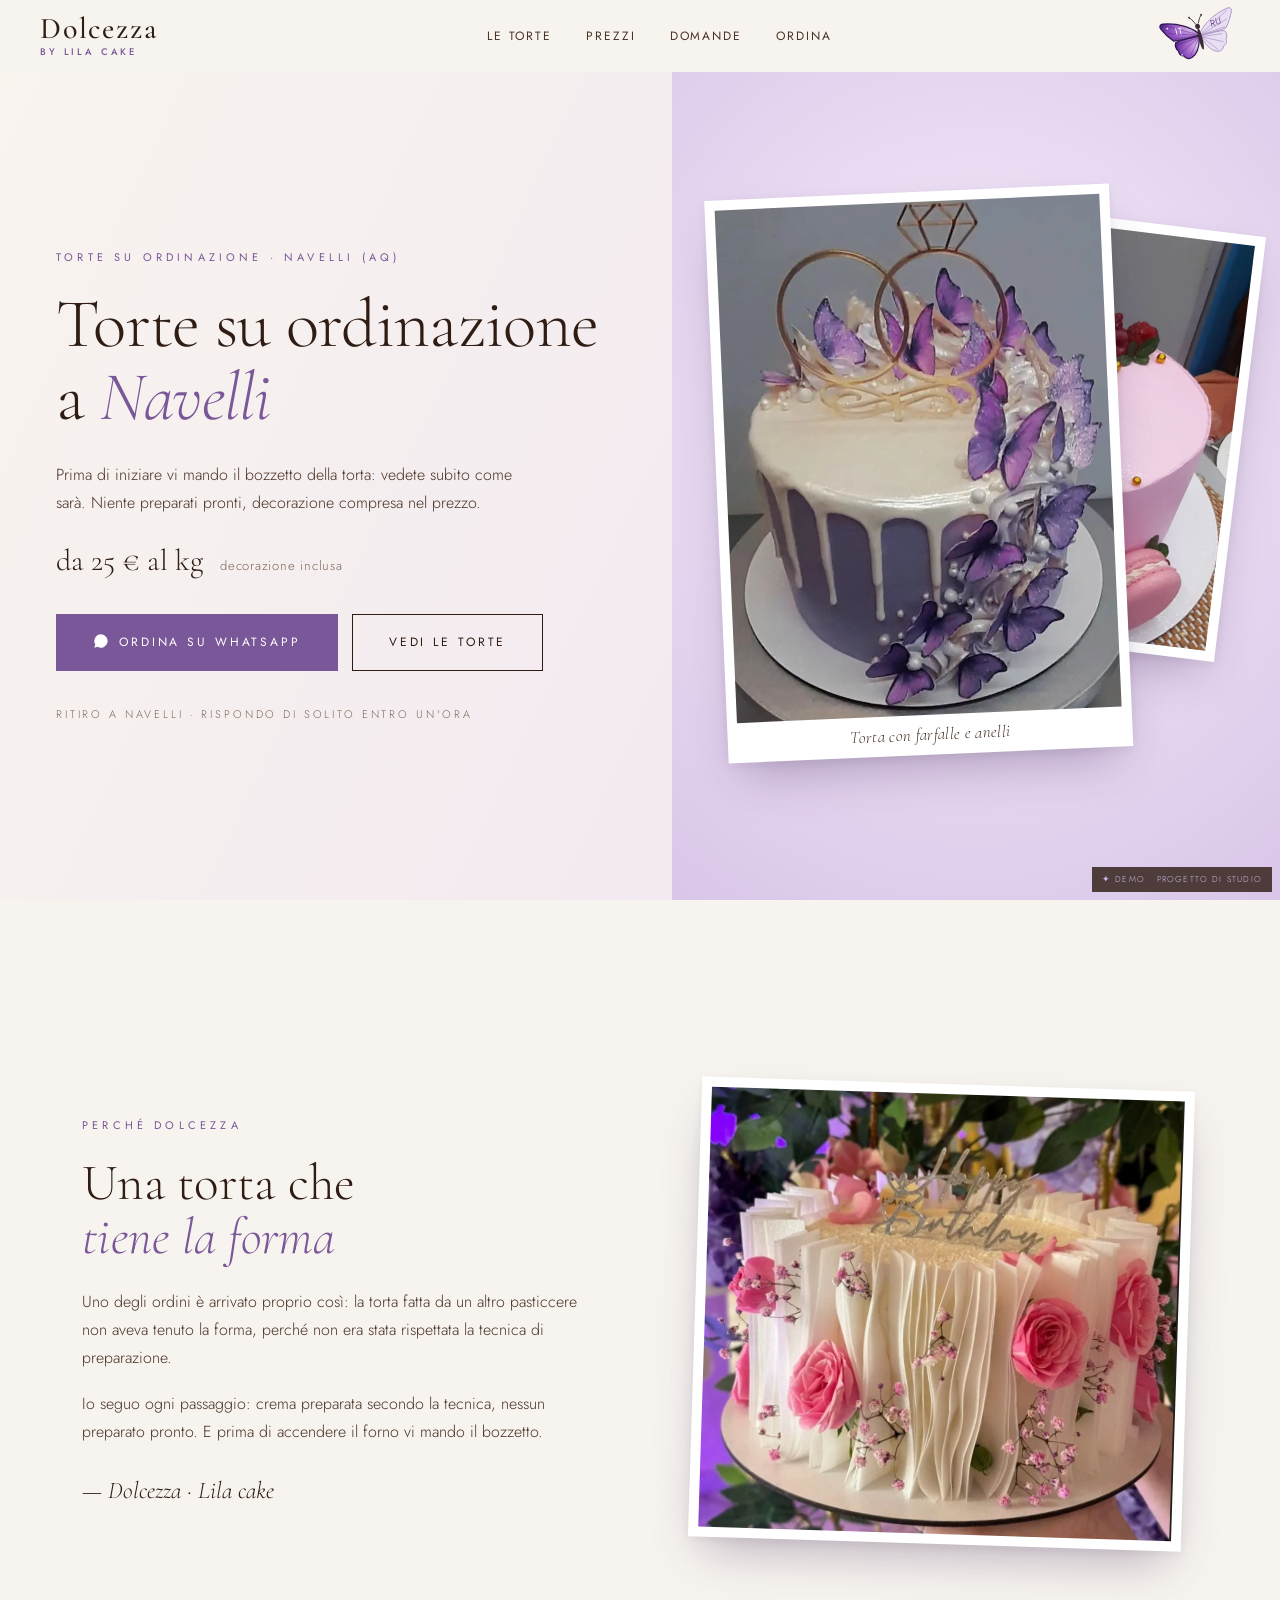
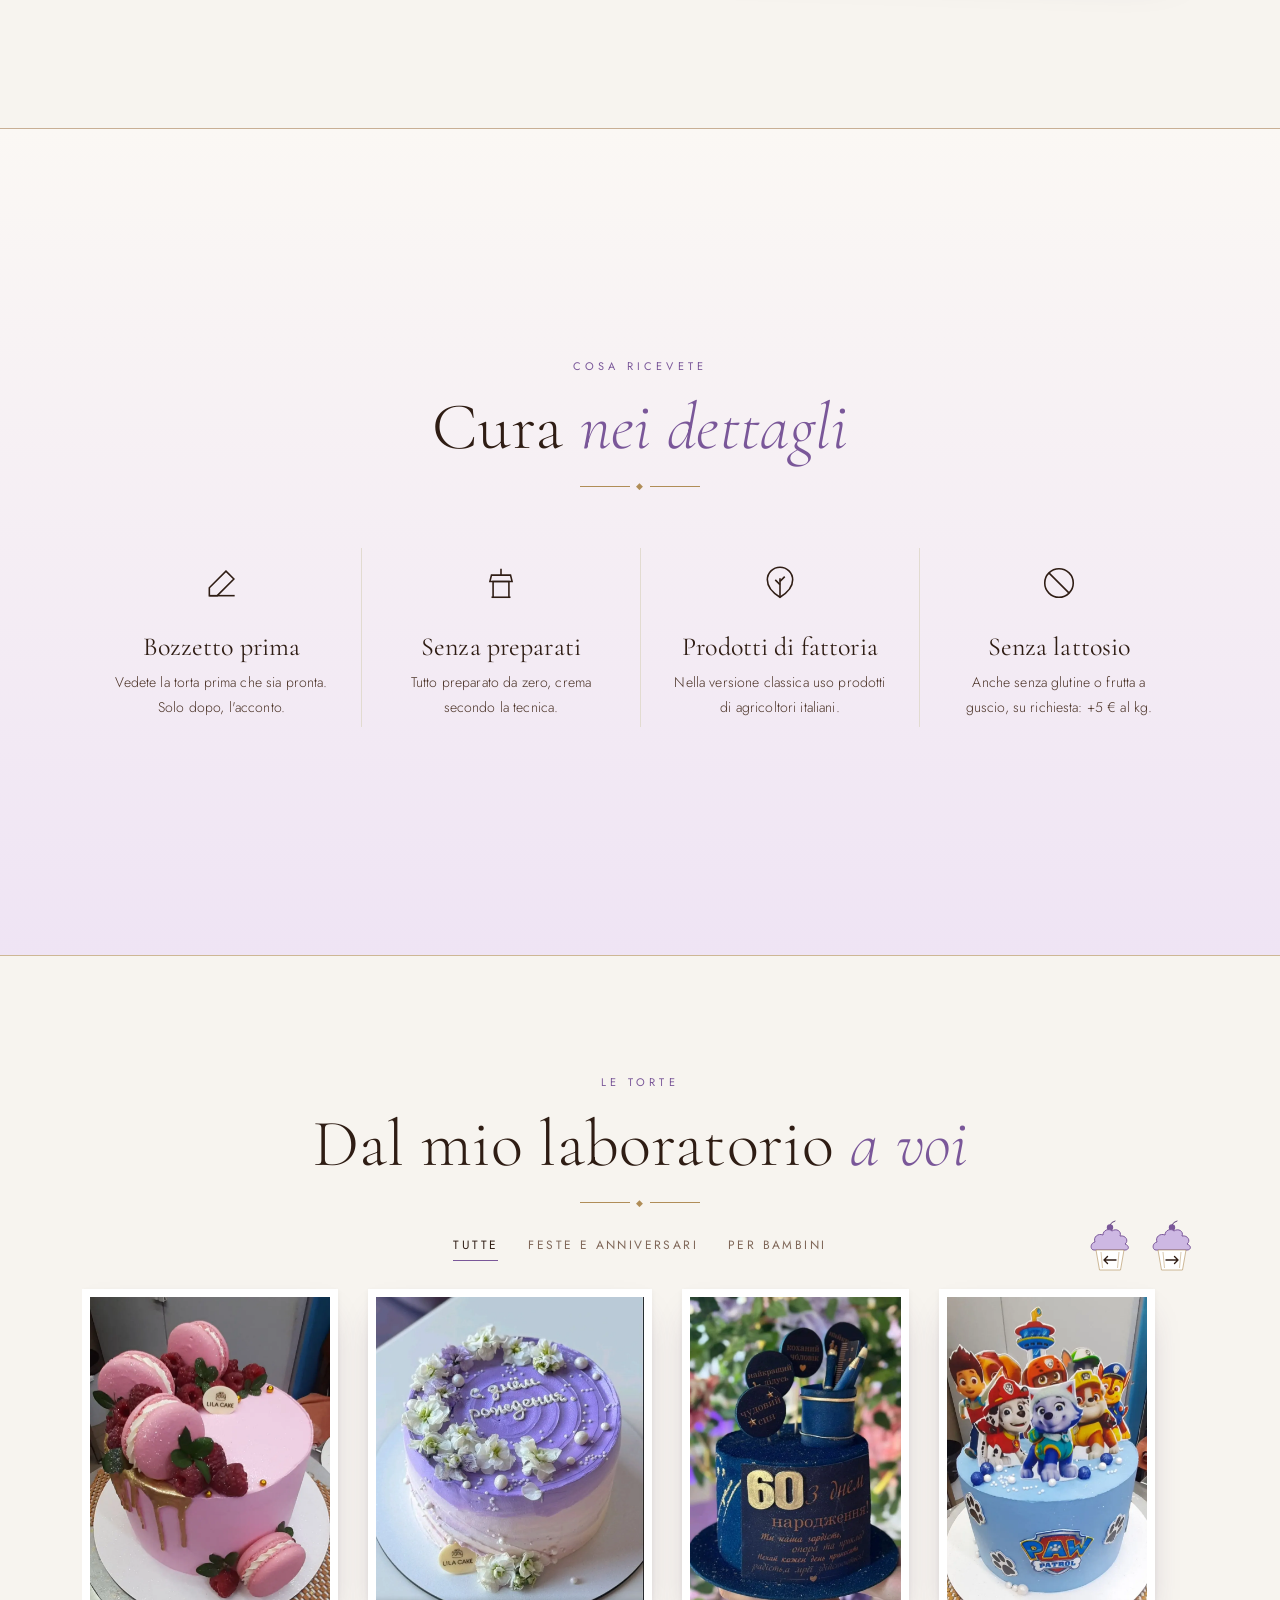
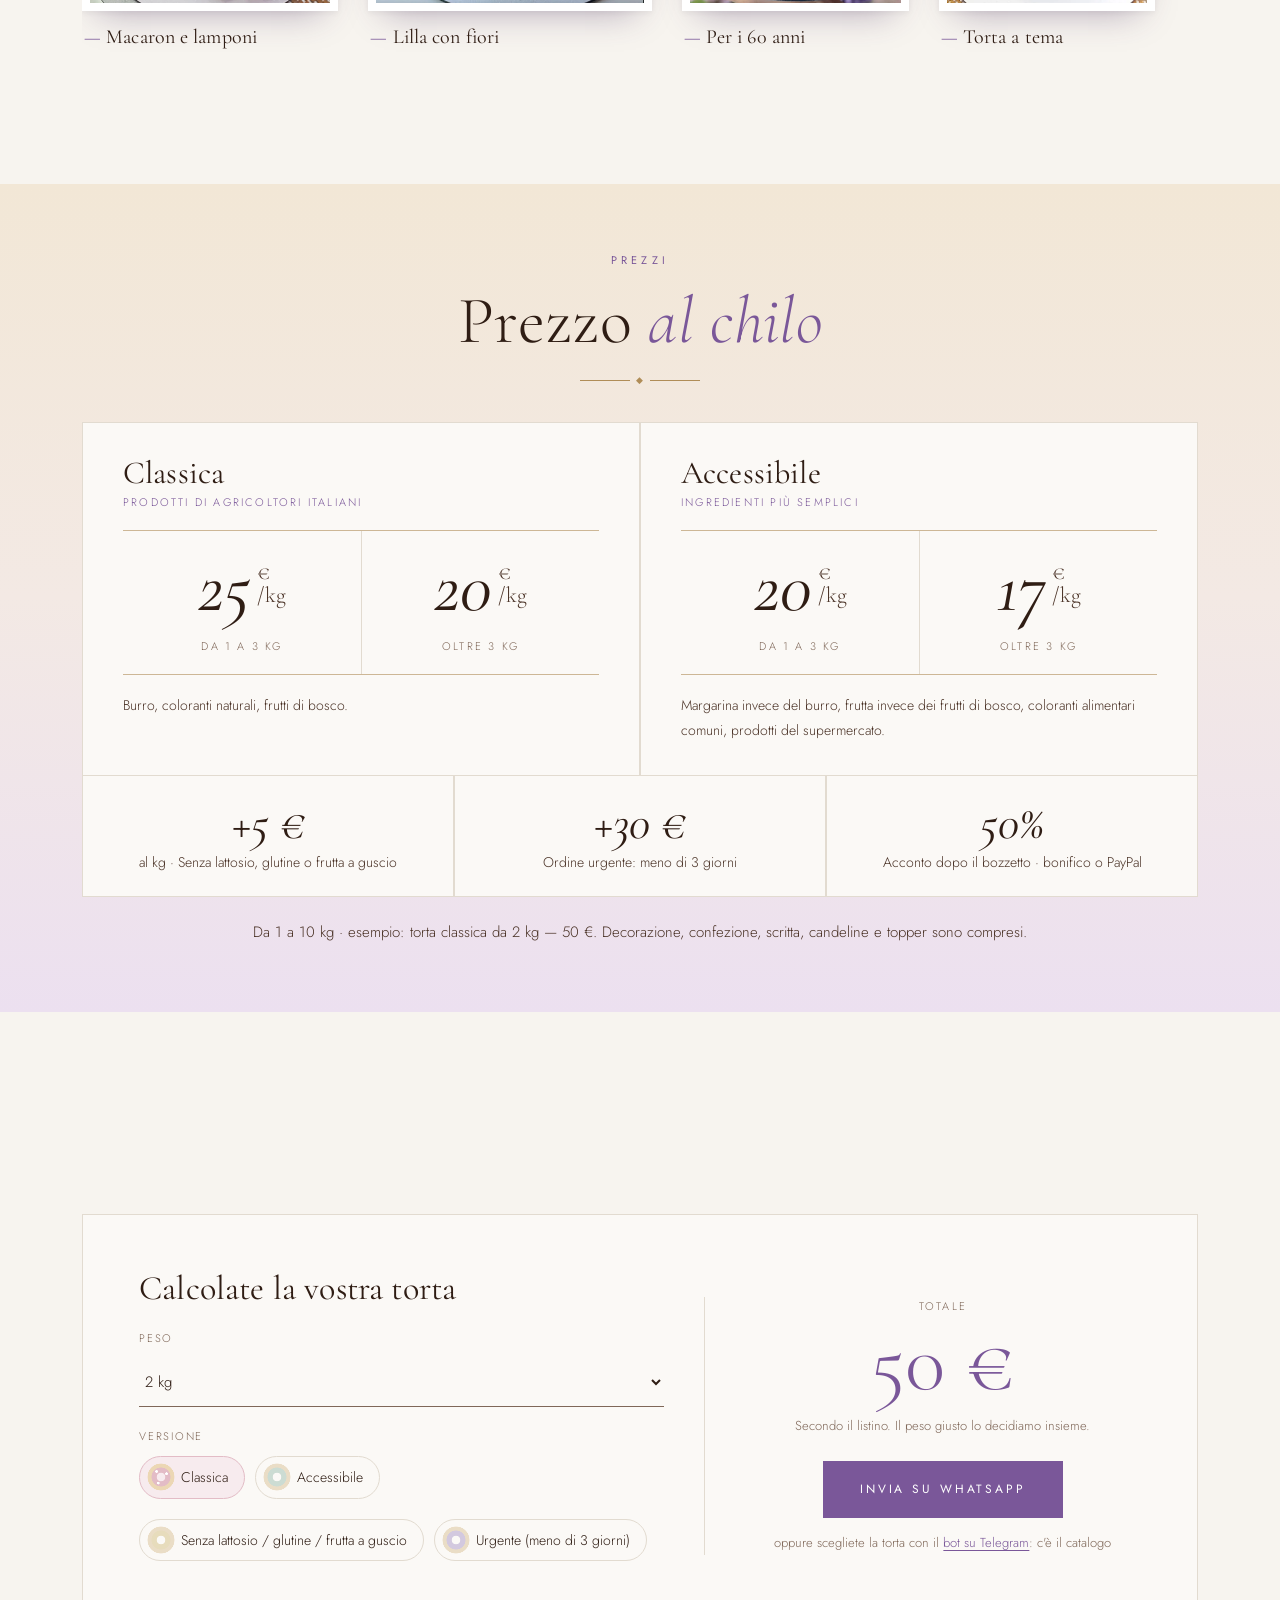
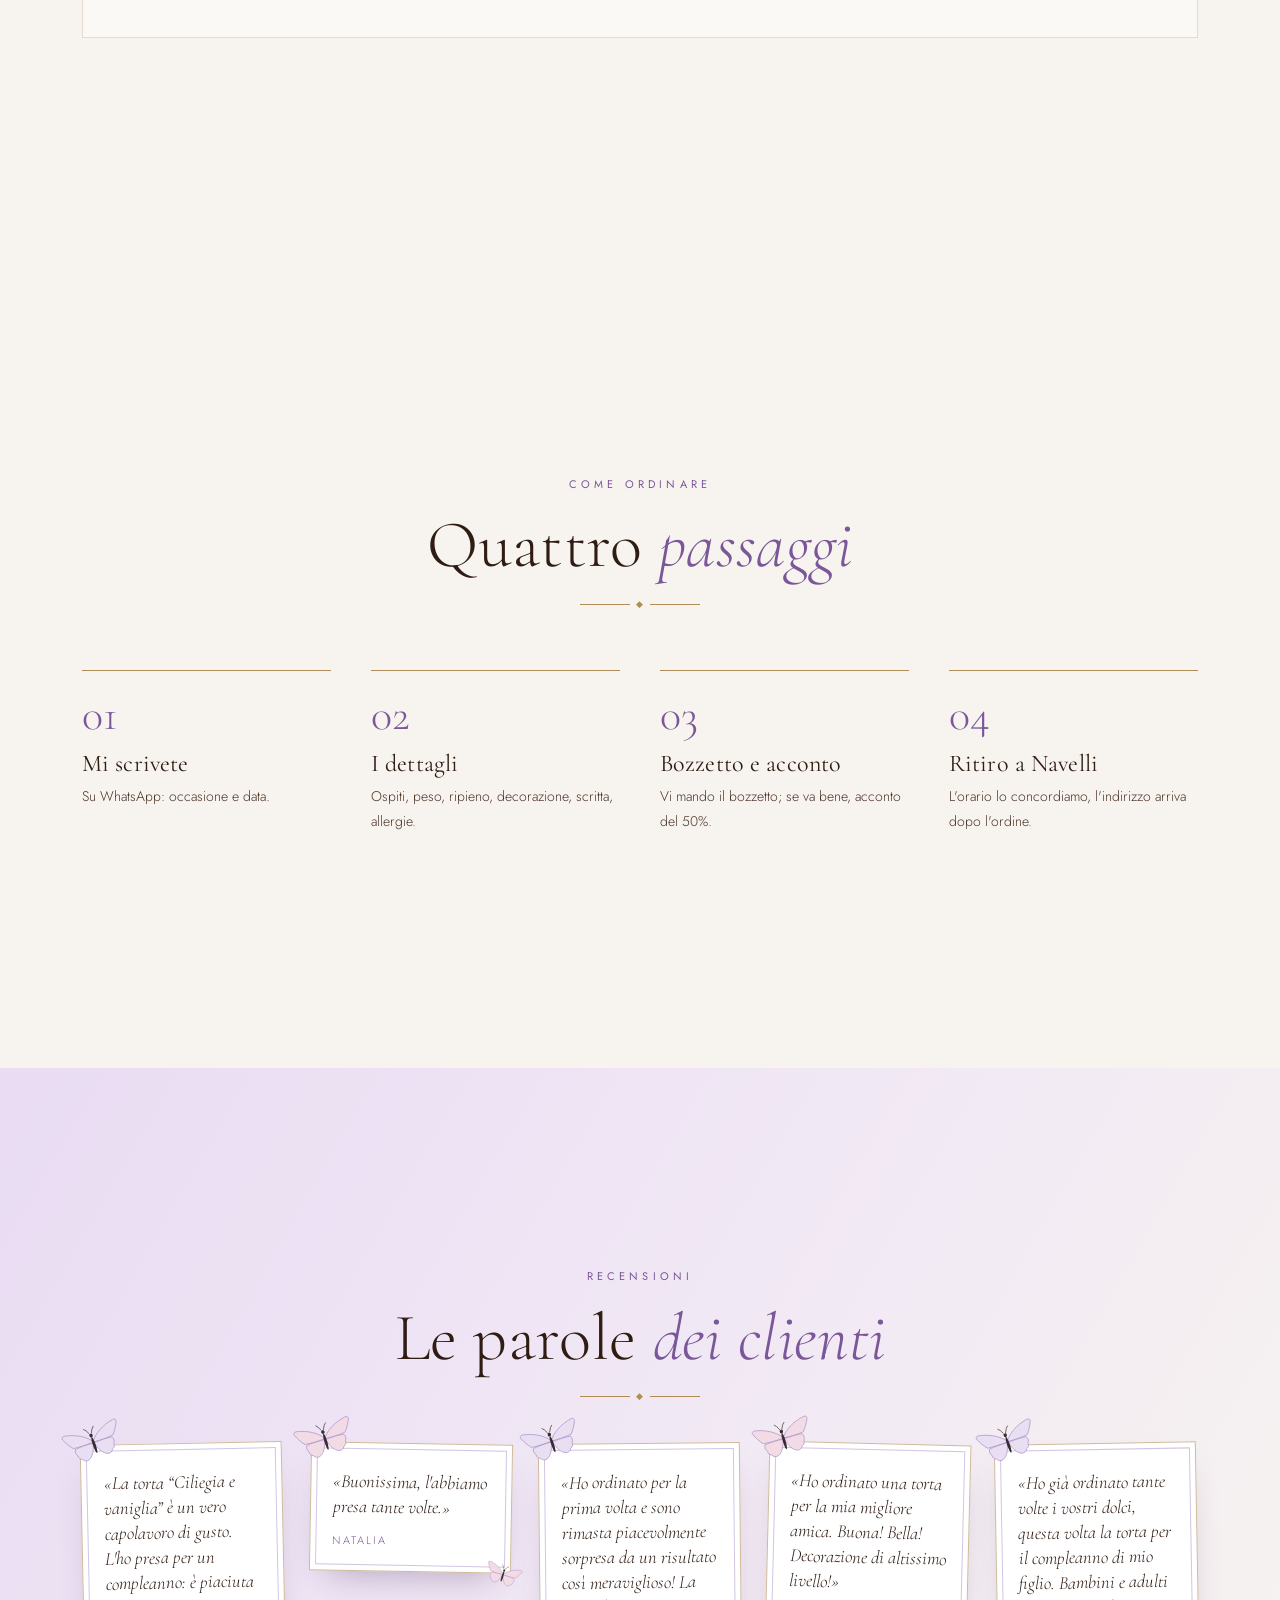
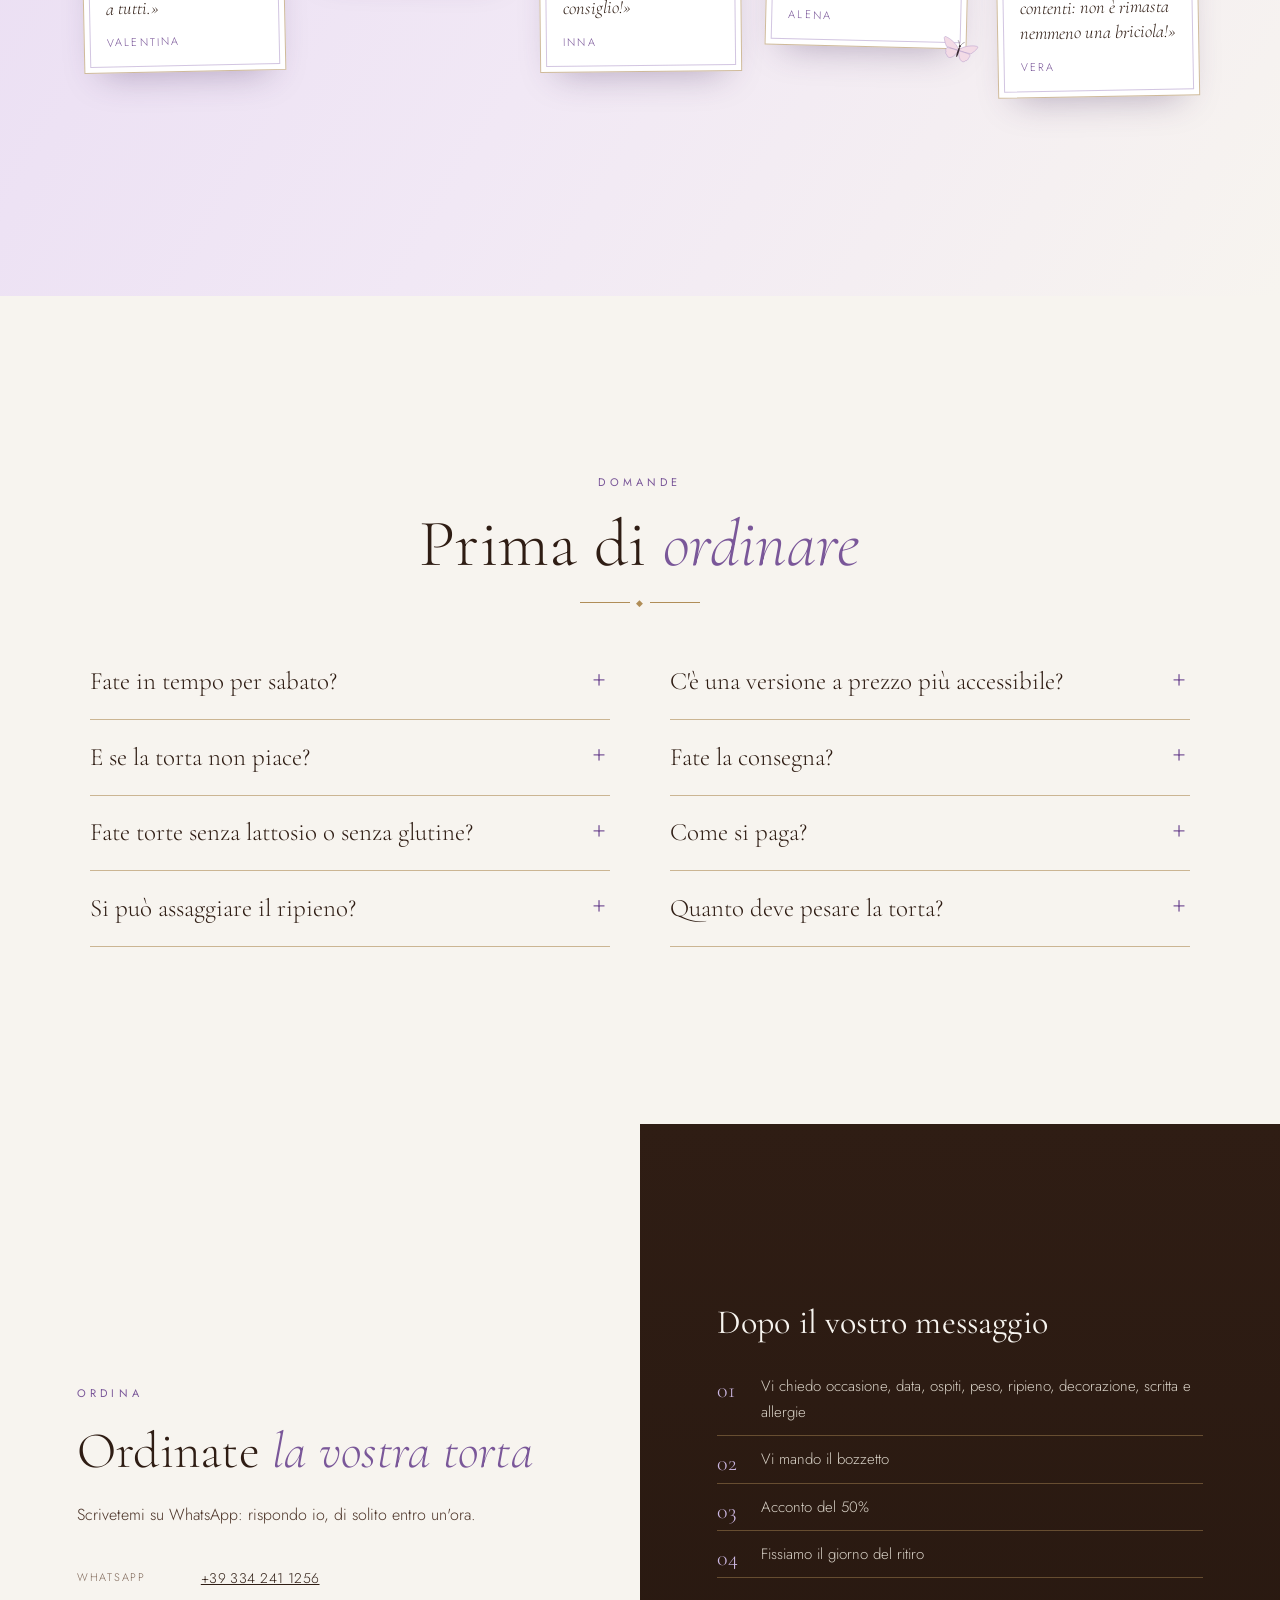
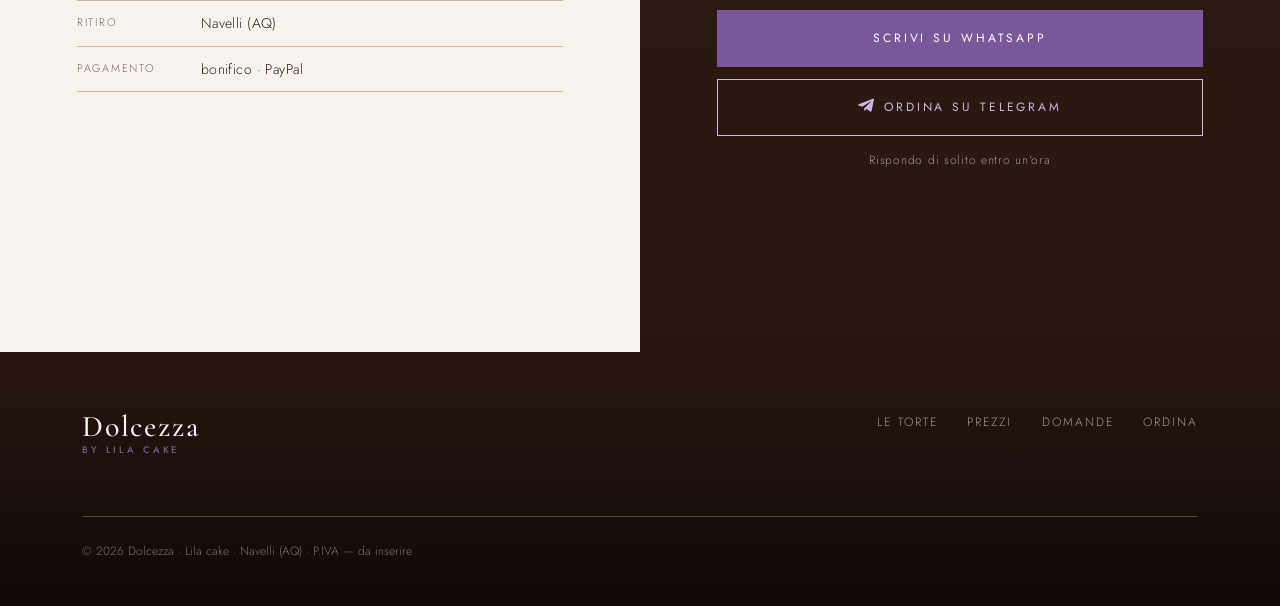
==== index.html @ f6d679dc "Telegram bot buttons: menu, calculator, order section" ====
<!DOCTYPE html>
<html lang="it" data-lang="it">
<head>
<meta charset="UTF-8">
<meta name="viewport" content="width=device-width, initial-scale=1.0">
<title>Dolcezza — torte su ordinazione a Navelli (AQ)</title>
<meta name="description" content="Torte su ordinazione a Navelli: bozzetto prima della preparazione, niente preparati pronti, da 25 € al kg con decorazione inclusa. Ordina su WhatsApp.">
<link rel="preconnect" href="https://fonts.googleapis.com">
<link rel="preconnect" href="https://fonts.gstatic.com" crossorigin>
<link href="https://fonts.googleapis.com/css2?family=Cormorant+Garamond:ital,wght@0,300;0,400;0,500;0,600;1,400&family=Jost:wght@300;400;500&display=swap" rel="stylesheet">
<style>
:root{
  --milk:#f7f4ef; --paper:#fbf9f6; --cream:#efe9e0; --ink:#2f1d14; --graphite:#4a3226;
  --stone:#7f6758; --gold-line:rgba(176,141,87,.6); --line:#e2dbd0; --acc:#7a5799; --acc-dk:#5f4279; --lilac:#cdb8e3; --lilac-bg:#f1ebf6;
  --gold:#b08d57; --gold-lt:#d9c39a;
}
*{margin:0;padding:0;box-sizing:border-box}
html{scroll-behavior:smooth;scroll-padding-top:70px}
body{background:var(--milk);color:var(--ink);font-family:'Jost',sans-serif;font-weight:300;
  line-height:1.75;-webkit-font-smoothing:antialiased;overflow-x:hidden}
h1,h2,h3,.serif{font-family:'Cormorant Garamond',serif;font-weight:400;line-height:1.05;letter-spacing:.005em;text-wrap:balance}
img{max-width:100%;display:block}
.wrap{max-width:1180px;margin:0 auto;padding:0 32px}
@media(max-width:640px){.wrap{padding:0 18px}}
.eyebrow{font-family:'Jost',sans-serif;font-weight:400;font-size:11px;letter-spacing:.38em;text-transform:uppercase;color:var(--acc);margin-bottom:22px}
.btn{display:inline-block;font-family:'Jost',sans-serif;font-weight:400;font-size:12px;letter-spacing:.24em;text-transform:uppercase;
  color:var(--ink);background:transparent;padding:17px 36px;border:1px solid var(--ink);text-decoration:none;transition:.45s;cursor:pointer;text-align:center}
.btn:hover{background:var(--ink);color:var(--milk)}
.btn.acc{background:var(--acc);border-color:var(--acc);color:#fff}
.btn.acc:hover{background:var(--acc-dk);border-color:var(--acc-dk)}
.btn svg{width:16px;height:16px;vertical-align:-3px;margin-right:10px;fill:currentColor}
/* WhatsApp buttons: soft pulse ring + glaze shine + icon nod */
.wa-live{position:relative;overflow:hidden;vertical-align:middle;animation:wa-pulse 2.8s ease-out infinite}
.wa-live::after{content:'';position:absolute;top:0;left:-60%;width:40%;height:100%;pointer-events:none;
  background:linear-gradient(100deg,transparent,rgba(255,255,255,.45),transparent);transform:skewX(-20deg);animation:wa-shine 4.2s ease-in-out infinite}
.wa-live svg{transform-origin:50% 60%;animation:wa-nod 4.2s ease-in-out infinite}
.wa-live:active{transform:scale(.97)}
@keyframes wa-pulse{0%{box-shadow:0 0 0 0 rgba(122,87,153,.5)}70%,100%{box-shadow:0 0 0 14px rgba(122,87,153,0)}}
@keyframes wa-shine{0%,62%{left:-60%}100%{left:130%}}
@keyframes wa-nod{0%,80%,100%{transform:rotate(0)}84%{transform:rotate(-14deg)}88%{transform:rotate(12deg)}92%{transform:rotate(-6deg)}}
@media(prefers-reduced-motion:reduce){.wa-live,.wa-live::after,.wa-live svg{animation:none}}
.rv{opacity:0;transform:translateY(26px);transition:opacity 1.1s cubic-bezier(.2,.7,.2,1),transform 1.1s cubic-bezier(.2,.7,.2,1)}
.rv.in{opacity:1;transform:none}

/* two languages */
html[data-lang="it"] .ru, html[data-lang="ru"] .it{display:none!important}

/* nav */
nav{position:fixed;top:0;left:0;right:0;z-index:50;display:flex;justify-content:space-between;align-items:center;
  padding:14px 40px;transition:.5s;gap:16px;background:#f7f4ef}
nav.solid{background:#f7f4ef;border-bottom:1px solid var(--gold-line)}
.logo{font-family:'Cormorant Garamond',serif;font-weight:500;font-size:30px;letter-spacing:.06em;color:var(--ink);text-decoration:none;line-height:1}
.logo small{display:block;font-family:'Jost',sans-serif;font-size:9.5px;letter-spacing:.3em;text-transform:uppercase;color:var(--acc);margin-top:4px}
.nav-links{display:flex;gap:34px;align-items:center}
.nav-links a{color:var(--graphite);text-decoration:none;font-size:12px;letter-spacing:.16em;text-transform:uppercase;font-weight:400;transition:.3s}
.nav-links a:hover{color:var(--acc)}
.nav-r{display:flex;align-items:center;gap:18px}
.lang{display:flex;border:1px solid var(--line)}
.lang button{font-family:'Jost',sans-serif;font-size:11px;letter-spacing:.14em;background:transparent;border:none;padding:7px 11px;cursor:pointer;color:var(--stone)}
.lang button.on{background:var(--ink);color:var(--milk)}
/* butterfly switch like on the farfalle cake: left wing IT, right wing RU, chosen wing deep violet */
.lang{position:relative;border:none;gap:0;transform:rotate(-14deg);animation:bf-float 4s ease-in-out infinite}
@keyframes bf-float{0%,100%{transform:rotate(-14deg) translateY(0)}50%{transform:rotate(-10deg) translateY(-3px)}}
.lang button,.lang button.on{width:40px;height:44px;padding:0;background:transparent;display:block}
.lang button svg{width:100%;height:100%;overflow:visible;transition:transform .3s}
.lang button[data-l="it"] svg{transform-origin:100% 50%}
.lang button[data-l="ru"] svg{transform-origin:0 50%}
.lang .wg{fill:#e9dff3;stroke:#a68cc4;stroke-width:.8;transition:fill .35s}
.lang .vn{fill:none;stroke:#a68cc4;stroke-width:.6;stroke-linecap:round}
.lang .sp{fill:#fff;opacity:0;transition:opacity .35s}
.lang text{font-family:'Jost',sans-serif;font-size:9.5px;letter-spacing:.08em;fill:var(--acc);text-anchor:middle;transition:fill .35s}
.lang button.on .wg{fill:url(#bf-g);stroke:#2f1450;stroke-width:1.2}
.lang button.on .vn{stroke:#3d1d62;opacity:.55}
.lang button.on .sp{opacity:.9}
.lang button.on text{fill:#fff}
.lang .bf-body{position:absolute;left:50%;top:0;width:14px;height:44px;margin-left:-7px;pointer-events:none}
.lang button svg{animation:bf-idle 7s ease-in-out infinite}
.lang button:hover svg{animation:bf-flap .45s ease-in-out 2}
.lang.flap button svg{animation:bf-flap .38s ease-in-out 3}
@keyframes bf-flap{50%{transform:scaleX(.55)}}
@keyframes bf-idle{0%,88%,100%{transform:none}92%{transform:scaleX(.7)}96%{transform:scaleX(.95)}}
@media(prefers-reduced-motion:reduce){.lang,.lang button svg,.lang button:hover svg{animation:none}}
@media(max-width:980px){.nav-links{display:none}}
@media(max-width:640px){nav,nav.solid{padding:14px 18px}.logo{font-size:26px}.nav-r{gap:12px}}
@media(max-width:360px){.nav-r{gap:7px}}
/* hamburger: three thin lines in a gold ring, turn into a cross when open */
.burger{display:none;position:relative;width:40px;height:40px;padding:0;border:1px solid var(--gold-line);border-radius:50%;background:transparent;cursor:pointer;-webkit-tap-highlight-color:transparent}
.burger span{position:absolute;left:11px;right:11px;height:1px;background:var(--ink);transition:transform .35s,opacity .25s,top .35s}
.burger span:nth-child(1){top:14px}.burger span:nth-child(2){top:19.5px}.burger span:nth-child(3){top:25px}
.burger[aria-expanded="true"] span:nth-child(1){top:19.5px;transform:rotate(45deg)}
.burger[aria-expanded="true"] span:nth-child(2){opacity:0}
.burger[aria-expanded="true"] span:nth-child(3){top:19.5px;transform:rotate(-45deg)}
.burger:focus-visible{outline:1px solid var(--acc);outline-offset:2px}
@media(max-width:980px){.burger{display:block}}
/* menu panel drops down under the header */
.mmenu{position:fixed;top:var(--navh,72px);left:0;right:0;bottom:0;z-index:49;overflow-y:auto;
  background:linear-gradient(180deg,#f7f4ef 0%,#f1e8f5 100%);border-top:1px solid var(--gold-line);
  padding:18px 32px 40px;opacity:0;visibility:hidden;transform:translateY(-10px);transition:opacity .35s,transform .35s,visibility 0s .35s}
.mmenu.open{opacity:1;visibility:visible;transform:none;transition:opacity .35s,transform .35s}
.mmenu a.mi{display:flex;align-items:baseline;gap:18px;padding:14px 0;border-bottom:1px solid var(--gold-line);
  font-family:'Cormorant Garamond',serif;font-size:30px;line-height:1.2;color:var(--ink);text-decoration:none}
.mmenu a.mi .n{font-family:'Cormorant Garamond',serif;font-style:italic;font-size:18px;color:var(--acc);min-width:26px}
.mmenu a.mi:active{color:var(--acc)}
.mmenu .btn{display:block;margin-top:30px}
/* Telegram bot button: outline, secondary to WhatsApp */
.btn.tg{border-color:var(--acc);color:var(--acc)}
.btn.tg:hover{background:var(--acc);border-color:var(--acc);color:#fff}
.mmenu .btn.tg{margin-top:12px}
.order-r .btn.tg{display:block;width:100%;margin-top:12px;border-color:var(--lilac);color:var(--lilac)}
.order-r .btn.tg:hover{background:var(--lilac);color:var(--ink)}
.tg-line{margin-top:14px;font-size:13px;color:var(--stone)}
.tg-line a{color:var(--acc);text-decoration:underline;text-underline-offset:3px}
.mmenu .note{margin-top:14px;text-align:center;font-size:11px;letter-spacing:.22em;text-transform:uppercase;color:var(--stone)}
@media(max-width:640px){.mmenu{padding:10px 18px 32px}.mmenu a.mi{font-size:27px;padding:12px 0}}
@media(prefers-reduced-motion:reduce){.mmenu,.burger span{transition:none}}
body.menu-open{overflow:hidden}

/* hero */
/* desktop: hero = exactly one screen, photo shown whole */
.hero{height:100vh;height:100svh;min-height:560px;display:grid;grid-template-columns:1.05fr .95fr;align-items:stretch;padding-top:var(--navh,72px)}
.hero-txt{display:flex;flex-direction:column;justify-content:center;padding:3vh 56px;min-width:0}
@media(max-width:640px){.hero{padding-top:68px}}
.hero-txt h1{font-size:clamp(40px,min(5.4vw,9.5vh),92px);font-weight:300;letter-spacing:-.01em}
.hero-txt h1 em{font-style:italic;color:var(--acc)}
.hero-txt p{max-width:460px;margin:clamp(14px,3vh,28px) 0 clamp(10px,2vh,22px);color:var(--graphite);font-size:16px}
.hero-txt .price{font-family:'Cormorant Garamond',serif;font-size:30px;margin-bottom:clamp(14px,3vh,30px)}
.hero-txt .eyebrow{margin-bottom:clamp(10px,2.4vh,22px)}
.hero-txt .price .sub{font-family:'Jost',sans-serif;font-size:13px;color:var(--stone);letter-spacing:.06em;margin-left:10px}
.hero-txt .row{display:flex;gap:14px;flex-wrap:wrap;align-items:center}
.hero-txt .est{margin-top:clamp(16px,3.5vh,40px);font-size:11px;letter-spacing:.26em;text-transform:uppercase;color:var(--stone);line-height:2}
/* photo cards: whole photo, white border, soft shadow — never cropped */
.card{background:#fff;padding:10px;box-shadow:0 24px 50px -16px rgba(70,45,95,.38),0 3px 10px rgba(29,26,22,.06)}
.card img{display:block}
.hero-img{position:relative;background:var(--lilac-bg);display:flex;align-items:center;justify-content:center;overflow:hidden;min-width:0}
.stack{position:relative;height:68%;display:flex;align-items:center;justify-content:center;margin-bottom:4%;transform:translateX(-14%)}
.stack .main{position:relative;z-index:2;height:100%;transform:rotate(-2.5deg)}
.stack .back{position:absolute;z-index:1;height:76%;aspect-ratio:884/1120;top:4%;left:46%;transform:rotate(7deg)}
.stack .main{display:flex;flex-direction:column;align-items:center;padding-bottom:0}
.stack .main img{height:calc(100% - 40px);width:auto}
/* polaroid caption on the white border of the main card */
.stack .main .tagv{height:40px;display:flex;align-items:center;justify-content:center;white-space:nowrap;
  font-family:'Cormorant Garamond',serif;font-style:italic;font-size:17px;letter-spacing:.02em;color:var(--graphite)}
.stack .back img{width:100%;height:100%}
@media(max-width:940px){.hero{height:auto;min-height:0;grid-template-columns:1fr}.hero-img{order:-1;padding:36px 0 64px}.stack{height:min(54vh,440px);margin:0}.hero-txt{padding:44px 32px 60px}}
@media(max-width:640px){.hero-txt{padding:40px 18px 56px}.stack{transform:none}.stack .back{display:none}}

section{padding:clamp(56px,10vh,130px) 0}
/* desktop: every block is one full "page" below the header, content centred — next block never peeks in */
:root{--navh:78px}
@media(min-width:941px) and (max-height:700px){:root{--navh:58px}}
@media(min-width:941px){
  section{min-height:calc(100vh - var(--navh));min-height:calc(100svh - var(--navh));display:flex;flex-direction:column;justify-content:center}
  section>.wrap{width:100%}
  #ordina{display:block}#ordina .order{min-height:calc(100svh - var(--navh))}
  /* page-by-page scrolling: every scroll stops exactly at the start of a block */
}
/* soft page gradients: milk → hint of lilac / warm gold glow */
.hero{background:linear-gradient(115deg,#f8f4ee 0%,#f4ecf0 50%,#ece1f2 100%)}
.hero-img{background:radial-gradient(85% 70% at 50% 42%,#f6eefb 0%,#e6d7f0 58%,#d9c6e9 100%)!important}
/* «Почему», галерея, «Как заказать», вопросы — чистый молочный фон (ритм: цвет не везде) */
.sec-head{max-width:660px}
.sec-head.center{margin:0 auto;text-align:center}
.sec-head h2{font-size:clamp(34px,min(5.2vw,8.5vh),68px);font-weight:300}
.sec-head .eyebrow{margin-bottom:clamp(8px,1.8vh,22px)}
#torte .sec-head{max-width:none}
#torte,#prezzi{padding:clamp(28px,5vh,100px) 0}
br.m{display:none}@media(max-width:700px){br.m{display:inline}}
.sec-head h2 em{font-style:italic;color:var(--acc)}
/* thin gold rule with a small diamond under section titles */
.sec-head h2::after{content:'◆';display:block;width:120px;margin:clamp(10px,2vh,22px) 0 0;font:normal 9px/12px 'Jost',sans-serif;color:var(--gold);text-align:center;
  background:linear-gradient(var(--gold),var(--gold)) left center/50px 1px no-repeat,linear-gradient(var(--gold),var(--gold)) right center/50px 1px no-repeat}
.sec-head.center h2::after{margin:clamp(10px,2vh,22px) auto 0}
.sec-head p{margin-top:clamp(8px,1.8vh,18px)!important}
.sec-head p{color:var(--graphite);margin-top:18px;font-size:16px}

/* why split */
.phil{display:grid;grid-template-columns:1fr 1fr;gap:clamp(40px,7vw,100px);align-items:center}
.phil .imgcol{display:flex;justify-content:center;padding:10px}
.phil .card{transform:rotate(1.8deg)}
.phil .card img{height:min(440px,calc(100vh - 230px));width:auto;max-width:100%;object-fit:contain}
#perche{padding:clamp(40px,7vh,120px) 0}
.phil h2{font-size:clamp(32px,4vw,54px);font-weight:300;margin-bottom:24px}
.phil h2 em{font-style:italic;color:var(--acc)}
.phil p{color:var(--graphite);margin-bottom:18px;font-size:16px}
.phil .sig{margin-top:24px;font-family:'Cormorant Garamond',serif;font-style:italic;font-size:24px}
@media(max-width:860px){.phil{grid-template-columns:1fr}.phil .imgcol{order:-1}}

/* advantages dark */
/* advantages — light, airy */
.adv-sec{background:linear-gradient(180deg,#fbf8f4 0%,#efe4f4 100%);border-top:1px solid var(--gold-line);border-bottom:1px solid var(--gold-line)}
.adv-grid{display:grid;grid-template-columns:repeat(4,1fr);gap:0;margin-top:56px}
.adv{padding:16px 30px 8px;text-align:center;border-left:1px solid var(--line)}
.adv:first-child{border-left:none}
.adv svg{width:38px;height:38px;stroke:var(--ink);fill:none;stroke-width:1;margin:0 auto 22px}
.adv h3{font-size:26px;font-weight:400;color:var(--ink);margin-bottom:10px}
.adv p{font-size:14px;color:var(--graphite);letter-spacing:.01em}
@media(max-width:900px){.adv-grid{grid-template-columns:1fr 1fr;row-gap:40px}.adv:nth-child(3){border-left:none}}
@media(max-width:520px){.adv-grid{grid-template-columns:1fr}.adv{border-left:none;border-top:1px solid var(--gold-line);padding:36px 10px 0}.adv:first-child{border-top:none;padding-top:0}}

/* gallery */
.filter{display:flex;gap:30px;justify-content:center;flex-wrap:wrap;margin:clamp(18px,3vh,36px) 0 clamp(10px,2vh,24px)}
.filter button{font-family:'Jost',sans-serif;background:none;border:none;font-size:12px;letter-spacing:.2em;text-transform:uppercase;
  color:var(--stone);cursor:pointer;padding-bottom:6px;border-bottom:1px solid transparent;transition:.3s}
.filter button.on,.filter button:hover{color:var(--ink);border-color:var(--acc)}
/* gallery: one-row strip, scroll sideways; each photo whole in its own shape */
.gal-wrap{position:relative}
.gal{display:flex;gap:30px;overflow-x:auto;scroll-snap-type:x mandatory;scroll-behavior:smooth;padding:10px 6px 18px;scrollbar-width:none}
.gal::-webkit-scrollbar{display:none}
.cake{flex:0 0 auto;scroll-snap-align:start}
/* caption must not widen the card: it takes the photo's width and wraps */
.cake h3{width:0;min-width:100%;text-wrap:pretty;font-size:clamp(16px,2.3vh,20px)!important;line-height:1.2!important}
.cake h3::before{content:'—\00a0'!important}
.cake .ph img{height:clamp(200px,34vh,420px);width:auto}
/* filter centred, arrows on the same line at the right — always above the strip */
.gal-bar{position:relative}
.gal-nav{display:flex;align-items:center;gap:14px;position:absolute;right:0;top:50%;transform:translateY(-50%)}
@media(max-width:980px){.gal-nav{position:static;transform:none;justify-content:center;margin:0 0 10px}}
/* cupcake arrows: lilac frosting, cherry, paper liner with the arrow */
.gal-nav{gap:10px}
.gal-nav button{width:52px;height:56px;padding:0;border:0;background:transparent;cursor:pointer;
  display:flex;align-items:center;justify-content:center;-webkit-tap-highlight-color:transparent}
.gal-nav button svg{width:100%;height:100%;overflow:visible;transition:transform .45s cubic-bezier(.34,1.56,.64,1)}
.gal-nav .cc-cream{fill:var(--lilac);stroke:var(--acc);stroke-width:1}
.gal-nav .cc-liner{fill:#fff;stroke:var(--gold-line);stroke-width:1}
.gal-nav .cc-pleat{fill:none;stroke:var(--gold-line);stroke-width:.8}
.gal-nav .cc-cherry{fill:var(--acc)}
.gal-nav .cc-stem{fill:none;stroke:var(--acc-dk);stroke-width:1;stroke-linecap:round}
.gal-nav .cc-arrow{fill:none;stroke:var(--ink);stroke-width:1.4;stroke-linecap:round;stroke-linejoin:round;transition:transform .35s,stroke .35s}
.gal-nav button:hover svg{animation:cc-breathe .9s ease-in-out infinite}
@keyframes cc-breathe{0%,100%{transform:scale(1)}50%{transform:scale(1.16)}}
@media(prefers-reduced-motion:reduce){.gal-nav button:hover svg{animation:none}}
.gal-nav button:hover .cc-arrow{stroke:var(--acc)}
#gal-prev:hover .cc-arrow{transform:translateX(-2px)}
#gal-next:hover .cc-arrow{transform:translateX(2px)}
.gal-nav button:active svg{transform:scale(.92,.86);transition-duration:.12s}
.gal-nav button:focus-visible{outline:1px solid var(--acc);outline-offset:2px}
.cake .ph{background:#fff;padding:8px;margin-bottom:14px;box-shadow:0 16px 34px -16px rgba(70,45,95,.4),0 2px 6px rgba(29,26,22,.05);transition:transform .5s,box-shadow .5s}
.cake:hover .ph{transform:translateY(-4px) rotate(-.6deg);box-shadow:0 26px 44px -18px rgba(70,45,95,.5)}
.cake .ph img{display:block}
.cake h3{font-size:21px;font-weight:400;line-height:1.15;padding-left:2px}
.cake h3::before{content:'— ';color:var(--acc)}
@media(max-width:700px){.gal{gap:16px}.cake .ph{padding:6px}.cake .ph img{height:clamp(240px,46vh,380px)}.cake h3{font-size:18px}}

/* prices */
.price-sec{background:linear-gradient(180deg,#f2e7d6 0%,#f3e9e4 50%,#ece0f0 100%)}
.plans{display:grid;grid-template-columns:1fr 1fr;gap:2px;background:var(--line);border:1px solid var(--line);margin-top:clamp(24px,4vh,50px)}
.plan{background:var(--paper);padding:clamp(22px,3.6vh,44px) 40px}
.plan .tag{margin:4px 0 clamp(10px,2vh,22px)!important}
.nums>div{padding:clamp(12px,2.2vh,22px) 0 clamp(10px,2vh,18px)!important}
.plan .what{margin-top:clamp(12px,2vh,22px)!important}
.extra{padding:clamp(14px,2.4vh,28px) 30px!important}
.extra b{font-size:clamp(34px,5.5vh,48px)!important}
.incl{margin-top:clamp(14px,2.4vh,26px)!important}
.calc-sec .calc{margin-top:0}
/* very short screens: compact prices and FAQ */
@media(min-width:861px) and (max-height:630px){
  #calcolo{padding:20px 0}.calc{padding:22px 36px!important;gap:24px}.calc h3{font-size:28px;margin-bottom:12px}
  .field{margin-bottom:12px}.total .sum{font-size:56px}.total .note{margin:4px 0 14px}
  #prezzi .sec-head .eyebrow{display:none}
  .plans{margin-top:14px}.plan{padding:14px 30px!important}.plan h3{font-size:22px!important;margin-bottom:4px}
  .nums>div{padding:8px 0!important}.big .n{font-size:44px!important}.big .u{font-size:17px;padding-top:4px}.nums .lbl{margin-top:6px}
  .plan .what{margin-top:8px!important;font-size:13px}
  .extra{padding:8px 20px!important}.extra b{font-size:26px!important}
  .faq summary{padding:9px 36px 9px 0!important;font-size:20px}.faq{margin-top:12px}
}
/* short laptop screens (e.g. Windows 150% zoom ≈ 1240×575) */
@media(min-width:941px) and (max-height:700px){
  nav,nav.solid{padding:10px 40px}.logo{font-size:25px}.logo small{margin-top:2px}
  .hero{padding-top:58px}.hero-txt h1{font-size:clamp(36px,min(5vw,10vh),80px)}
  .hero-txt p{font-size:15px;line-height:1.6}
  .hero-txt .row{flex-wrap:nowrap}.hero-txt .row .btn{padding:14px 22px;letter-spacing:.16em;font-size:11px}
  .hero-txt .price{font-size:26px}
  html{scroll-padding-top:58px}
  .order-l,.order-r{padding:clamp(24px,5vh,50px) 56px}.order-l h2{font-size:clamp(34px,7vh,52px);margin-bottom:12px}
  .order-l p{margin-bottom:16px}.contacts div{padding:7px 0}.order-r h3{font-size:28px;margin-bottom:6px}
  .order-r ol{margin:4px 0 18px}.order-r li{padding:7px 0 7px 44px}
  .demo-tag{bottom:8px;right:8px;padding:7px 12px;font-size:9px}
}
@media(min-width:861px) and (max-height:700px){.cake .ph img{height:32vh}.gal-nav button{width:44px;height:48px}#prezzi{padding:24px 0}}
@media(min-width:861px) and (max-height:820px){.plan .tag{display:none}.plan h3{margin-bottom:10px}.extra{padding:12px 24px!important}.extra b{font-size:32px!important}.incl{margin-top:10px!important;font-size:14px}}
.plan h3{font-size:clamp(24px,4.4vh,32px);font-weight:400}
.plan .tag{font-size:11px;letter-spacing:.2em;text-transform:uppercase;color:var(--acc);margin:6px 0 22px}
/* big pasticceria-style numerals */
.nums{display:grid;grid-template-columns:1fr 1fr;border-top:1px solid var(--gold-line);border-bottom:1px solid var(--gold-line)}
.nums>div{padding:22px 0 18px;text-align:center}
.nums>div+div{border-left:1px solid var(--line)}
.big{display:flex;align-items:flex-start;justify-content:center;gap:6px;line-height:1}
.big .n{font-family:'Cormorant Garamond',serif;font-style:italic;font-weight:400;font-size:clamp(44px,min(7vw,8vh),100px);color:var(--ink)}
.big .u{font-family:'Cormorant Garamond',serif;font-size:22px;color:var(--graphite);text-align:left;line-height:1.05;padding-top:10px}
.nums .lbl{display:block;margin-top:14px;font-size:11px;letter-spacing:.2em;text-transform:uppercase;color:var(--stone)}
.plan .what{margin-top:22px;font-size:14px;color:var(--graphite)}
.extras{display:grid;grid-template-columns:repeat(3,1fr);gap:2px;background:var(--line);border:1px solid var(--line);border-top:none}
.extra{background:var(--paper);padding:28px 30px;font-size:14px;color:var(--graphite);text-align:center}
.extra b{display:block;font-family:'Cormorant Garamond',serif;font-style:italic;font-weight:400;font-size:48px;line-height:1.1;color:var(--ink)}
.incl{margin-top:26px;text-align:center;color:var(--graphite);font-size:15px}
@media(max-width:860px){.plans,.extras{grid-template-columns:1fr}.plan{padding:34px 24px}}

/* calculator */
.calc{margin-top:60px;background:var(--paper);border:1px solid var(--line);padding:clamp(28px,5vw,56px);display:grid;grid-template-columns:1.2fr 1fr;gap:40px;align-items:center}
.calc h3{font-size:34px;font-weight:400;margin-bottom:22px}
.field{margin-bottom:20px}
.field label.t{display:block;font-size:11px;letter-spacing:.16em;text-transform:uppercase;color:var(--stone);margin-bottom:10px}
.field select{width:100%;padding:12px 2px;border:none;border-bottom:1px solid var(--stone);background:transparent;font-family:'Jost',sans-serif;font-weight:300;font-size:15px;color:var(--ink);outline:none}
.opts{display:flex;flex-wrap:wrap;gap:10px}
.opts label{display:flex;align-items:center;gap:8px;font-size:14px;border:1px solid var(--line);padding:9px 14px;cursor:pointer}
.opts input{accent-color:var(--acc)}
/* donut options: pastel glaze per option (--dn), hole shows the pill colour, sprinkles when chosen */
.opts label{position:relative;border-radius:999px;padding:8px 16px 8px 9px;transition:background .35s,border-color .35s}
.opts input{position:absolute;opacity:0;width:1px;height:1px;pointer-events:none}
.opts label::before{content:'';flex:none;width:24px;height:24px;border-radius:50%;
  background:radial-gradient(circle,transparent 0 3.5px,var(--dn) 4px 8px,#ecd7b4 8.5px 11.5px,transparent 12px);
  filter:saturate(.75) opacity(.85);transform:scale(1.15);transition:transform .45s cubic-bezier(.34,1.56,.64,1),filter .35s}
.opts label:hover::before{transform:rotate(25deg) scale(1.28)}
.opts label:has(input:checked){background:color-mix(in srgb,var(--dn) 30%,#fff);border-color:var(--dn)}
.opts label:has(input:checked)::before{filter:none;animation:dn-pop .5s;
  background:radial-gradient(circle at 34% 30%,#fff 0 1px,transparent 1.4px),radial-gradient(circle at 70% 38%,#fff 0 1px,transparent 1.4px),
    radial-gradient(circle at 40% 72%,#fff 0 1px,transparent 1.4px),
    radial-gradient(circle,transparent 0 3.5px,var(--dn) 4px 8px,#ecd7b4 8.5px 11.5px,transparent 12px)}
.opts label:has(input:focus-visible){outline:1px solid var(--acc);outline-offset:2px}
@keyframes dn-pop{0%{transform:scale(.8)}60%{transform:scale(1.35) rotate(20deg)}100%{transform:scale(1.15)}}
@media(prefers-reduced-motion:reduce){.opts label:has(input:checked)::before{animation:none}}
.total{text-align:center;border-left:1px solid var(--line);padding-left:40px}
.total .lbl{font-size:11px;letter-spacing:.2em;text-transform:uppercase;color:var(--stone)}
.total .sum{font-family:'Cormorant Garamond',serif;font-size:clamp(56px,7vw,84px);line-height:1.1;color:var(--acc)}
.total .note{font-size:13px;color:var(--stone);margin:6px 0 24px}
@media(max-width:860px){.calc{grid-template-columns:1fr}.total{border-left:none;border-top:1px solid var(--line);padding:30px 0 0}}

/* steps */
.steps{display:grid;grid-template-columns:repeat(4,1fr);gap:40px;margin-top:60px}
.stp{border-top:1px solid var(--gold);padding-top:22px}
.stp .n{font-family:'Cormorant Garamond',serif;font-size:44px;color:var(--acc);line-height:1}
.stp h3{font-size:24px;font-weight:400;margin:14px 0 8px}
.stp p{font-size:14px;color:var(--graphite)}
@media(max-width:860px){.steps{grid-template-columns:1fr 1fr;gap:34px}}
@media(max-width:520px){.steps{grid-template-columns:1fr}}

/* reviews placeholder */
.rev-sec{background:linear-gradient(120deg,#e9dcf3 0%,#f1e8f5 50%,#f7f4ef 100%);padding:clamp(60px,8vw,100px) 0;text-align:center}
/* review cards: white paper, gold + lilac double frame, butterflies perched on the corners */
.rev-sec{padding:clamp(36px,7vh,100px) 0}
.revs{display:grid;grid-template-columns:repeat(5,1fr);gap:26px;align-items:start;margin-top:clamp(26px,4.5vh,50px);text-align:left}
.rcard{position:relative;background:#fff;padding:26px 22px 20px;border:1px solid var(--gold-line);outline:1px solid rgba(166,140,196,.5);outline-offset:-7px;
  box-shadow:0 18px 36px -18px rgba(70,45,95,.38);transform:rotate(var(--r,0deg));transition:transform .5s}
.rcard:hover{transform:rotate(0) translateY(-4px)}
.rcard p{font-family:'Cormorant Garamond',serif;font-style:italic;font-size:18.5px;line-height:1.35;color:var(--ink)}
.rcard .who{margin-top:12px;font-size:11px;letter-spacing:.2em;text-transform:uppercase;color:var(--acc)}
.rcard .bfl{position:absolute;top:-20px;left:-18px;width:62px;height:34px;overflow:visible;--rot:-18deg;transform:rotate(var(--rot));animation:bfl-float 5s ease-in-out infinite}
.rcard .bfl.s{top:auto;left:auto;bottom:-13px;right:-12px;width:38px;height:21px;--rot:16deg;animation-delay:-2.5s}
.rcard:hover .bfl{animation:bfl-flap .4s ease-in-out 2}
@keyframes bfl-float{0%,100%{transform:rotate(var(--rot)) translateY(0)}50%{transform:rotate(calc(var(--rot) + 4deg)) translateY(-3px)}}
@keyframes bfl-flap{50%{transform:rotate(var(--rot)) scaleX(.6)}}
@media(prefers-reduced-motion:reduce){.rcard .bfl,.rcard:hover .bfl{animation:none}}
@media(max-width:1099px){.revs{grid-template-columns:repeat(3,1fr);row-gap:34px}}
@media(max-width:940px){.revs{grid-template-columns:1fr 1fr}}
/* swipe help for touch screens: the strip peeks left twice when first seen + a hint line that fades after the first swipe */
.swipe-hint{display:none;align-items:center;justify-content:center;gap:8px;margin-top:8px;font-size:11px;letter-spacing:.18em;text-transform:uppercase;color:var(--acc);transition:opacity .6s}
.swipe-hint.on{display:flex}
.swipe-hint.gone{opacity:0}
.swipe-hint .ar{display:inline-block;font-size:16px;animation:sh-nudge 1.4s ease-in-out infinite}
@keyframes sh-nudge{0%,100%{transform:translateX(0)}50%{transform:translateX(7px)}}
.peek{animation:peek 1.7s ease-in-out .3s 2}
@keyframes peek{0%,100%{transform:none}35%,60%{transform:translateX(-56px)}}
@media(min-width:981px){.swipe-hint{display:none!important}}
@media(prefers-reduced-motion:reduce){.swipe-hint .ar,.peek{animation:none}}
/* phones: one swipeable row */
@media(max-width:640px){.revs{display:flex;align-items:flex-start;overflow-x:auto;scroll-snap-type:x mandatory;gap:20px;margin:14px -18px 0;padding:38px 22px 26px;scrollbar-width:none}
  .revs::-webkit-scrollbar{display:none}.rcard{flex:0 0 80%;scroll-snap-align:center}}

/* faq */
.faq{max-width:1100px;margin:clamp(24px,4vh,50px) auto 0;columns:2;column-gap:60px}
@media(max-width:900px){.faq{columns:1;max-width:820px}}
.faq details{break-inside:avoid;border-bottom:1px solid var(--gold-line)}
.faq summary{list-style:none;cursor:pointer;padding:clamp(14px,2.4vh,22px) 40px clamp(14px,2.4vh,22px) 0;position:relative;font-family:'Cormorant Garamond',serif;font-size:25px;line-height:1.25}
.faq summary::-webkit-details-marker{display:none}
.faq summary::after{content:'+';position:absolute;right:4px;top:18px;font-family:'Jost',sans-serif;font-size:24px;color:var(--acc);transition:.3s}
.faq details[open] summary::after{transform:rotate(45deg)}
.faq details p{padding:0 0 24px;color:var(--graphite);font-size:15.5px;max-width:700px}

/* order */
.order{display:grid;grid-template-columns:1fr 1fr}
.order-l{padding:clamp(28px,6vh,90px) clamp(28px,6vw,90px);display:flex;flex-direction:column;justify-content:center}
.order-l h2{font-size:clamp(34px,min(4vw,7.5vh),60px);font-weight:300;margin-bottom:clamp(10px,2.4vh,22px)}
.order-l p{margin-bottom:clamp(14px,3vh,30px)!important}
.contacts div{padding:clamp(6px,1.2vh,10px) 0!important}
.order-l h2 em{font-style:italic;color:var(--acc)}
.order-l p{color:var(--graphite);max-width:400px;margin-bottom:30px}
.contacts{font-size:14px;letter-spacing:.03em}
.contacts div{padding:10px 0;border-bottom:1px solid var(--gold-line);display:flex;gap:14px}
.contacts span{color:var(--stone);flex:0 0 110px;font-size:11px;letter-spacing:.16em;text-transform:uppercase;padding-top:2px}
.contacts a{color:var(--ink)}
.order-r{background:linear-gradient(180deg,#2f1d14 0%,#26170f 100%);color:var(--milk);padding:clamp(28px,6vh,90px) clamp(28px,6vw,90px);display:flex;flex-direction:column;justify-content:center}
.order-r h3{font-size:clamp(26px,4.5vh,34px);font-weight:400;margin-bottom:clamp(6px,1.4vh,14px);color:var(--milk)}
.order-r ol{list-style:none;counter-reset:s;margin:clamp(4px,1vh,10px) 0 clamp(16px,3.5vh,34px)}
.order-r li{counter-increment:s;padding:clamp(6px,1.2vh,10px) 0 clamp(6px,1.2vh,10px) 44px;position:relative;color:#d8d1c6;font-size:15px;border-bottom:1px solid rgba(176,141,87,.45)}
.order-r li::before{content:counter(s,decimal-leading-zero);position:absolute;left:0;top:8px;font-family:'Cormorant Garamond',serif;font-size:22px;color:var(--lilac)}
.order-r .btn.acc{width:100%}
.order-r .small{font-size:12px;color:#a49b8d;margin-top:14px;text-align:center;letter-spacing:.06em}
@media(max-width:860px){.order{grid-template-columns:1fr}.order-l,.order-r{padding:56px 18px}}

footer{background:linear-gradient(180deg,#26170f 0%,#1a0f09 55%,#100906 100%);color:#a49b8d;padding:60px 0 44px}
footer .wrap{display:flex;justify-content:space-between;align-items:flex-start;flex-wrap:wrap;gap:30px}
footer .logo{color:var(--milk)}
footer .fnav{display:flex;gap:30px;flex-wrap:wrap}
footer .fnav a{color:#a49b8d;text-decoration:none;font-size:12px;letter-spacing:.16em;text-transform:uppercase}
footer .cr{width:100%;border-top:1px solid rgba(176,141,87,.45);margin-top:30px;padding-top:24px;font-size:12px;color:#7d7468}

/* small, unobtrusive demo label; clicks pass through so it never blocks a button */
.demo-tag{position:fixed;bottom:8px;right:8px;z-index:80;background:rgba(47,29,20,.82);color:var(--lilac);pointer-events:none;
  font-size:8.5px;letter-spacing:.14em;text-transform:uppercase;padding:5px 10px}
/* on phones the floating label covered the hero title — park it as a strip at the very end of the page */
@media(max-width:640px){.demo-tag{position:static;display:block;text-align:center;font-size:8.5px;padding:10px;background:#2f1d14}}
</style>
</head>
<body>

<nav id="nav">
  <a href="#top" class="logo">Dolcezza<small>by Lila cake</small></a>
  <div class="nav-links">
    <a href="#torte"><span class="it">Le torte</span><span class="ru">Торты</span></a>
    <a href="#prezzi"><span class="it">Prezzi</span><span class="ru">Цены</span></a>
    <a href="#domande"><span class="it">Domande</span><span class="ru">Вопросы</span></a>
    <a href="#ordina"><span class="it">Ordina</span><span class="ru">Заказать</span></a>
  </div>
  <div class="nav-r">
    <div class="lang" role="group" aria-label="Lingua / Язык">
      <button type="button" data-l="it" class="on" aria-label="Italiano"><svg viewBox="0 0 40 44" aria-hidden="true"><defs><radialGradient id="bf-g" cx=".05" cy=".5" r="1.05"><stop offset="0" stop-color="#efdcf5"/><stop offset=".4" stop-color="#b47ad6"/><stop offset=".78" stop-color="#7a3fb0"/><stop offset="1" stop-color="#3e1a66"/></radialGradient></defs><g transform="translate(40 0) scale(-1 1)"><path class="wg" d="M1 19C6 12 18 4 33 1.5C36 1 37.5 3 36.5 5.5C34 11 31 16 27 20.5C19 21.5 9 21.5 1 21Z"/><path class="wg" d="M1 22C9 21.5 19 21.5 25 22.5C27 25 26.5 29 24.5 31.5C25 34.5 23 37 20.5 37.5C19.5 40.5 16 42 13 41C7 39 3 31 1 23.5Z"/><path class="vn" d="M2 20L32 3.5M3 20.5L30 12M3 21L26 19M2 23L22 25M2 23.5L21 33M2 24L14 39"/><circle class="sp" cx="30" cy="7" r=".9"/><circle class="sp" cx="35" cy="12" r=".7"/><circle class="sp" cx="22" cy="36" r=".8"/></g><text x="21" y="15.5">IT</text></svg></button>
      <svg class="bf-body" viewBox="0 0 14 44" aria-hidden="true"><path d="M5.5 9Q3 3 0.5 1.5M8.5 9Q11 3 13.5 1.5" fill="none" stroke="#3a2a33" stroke-width=".8" stroke-linecap="round"/><circle cx=".7" cy="1.6" r="1" fill="#3a2a33"/><circle cx="13.3" cy="1.6" r="1" fill="#3a2a33"/><ellipse cx="7" cy="12" rx="2.4" ry="2.6" fill="#3a2a33"/><ellipse cx="7" cy="25" rx="1.9" ry="11" fill="#3a2a33"/></svg>
      <button type="button" data-l="ru" aria-label="Русский"><svg viewBox="0 0 40 44" aria-hidden="true"><g><path class="wg" d="M1 19C6 12 18 4 33 1.5C36 1 37.5 3 36.5 5.5C34 11 31 16 27 20.5C19 21.5 9 21.5 1 21Z"/><path class="wg" d="M1 22C9 21.5 19 21.5 25 22.5C27 25 26.5 29 24.5 31.5C25 34.5 23 37 20.5 37.5C19.5 40.5 16 42 13 41C7 39 3 31 1 23.5Z"/><path class="vn" d="M2 20L32 3.5M3 20.5L30 12M3 21L26 19M2 23L22 25M2 23.5L21 33M2 24L14 39"/><circle class="sp" cx="30" cy="7" r=".9"/><circle class="sp" cx="35" cy="12" r=".7"/><circle class="sp" cx="22" cy="36" r=".8"/></g><text x="19" y="15.5">RU</text></svg></button>
    </div>
    <button class="burger" id="burger" type="button" aria-label="Menu / Меню" aria-expanded="false" aria-controls="mmenu"><span></span><span></span><span></span></button>
  </div>
</nav>

<div class="mmenu" id="mmenu">
  <a class="mi" href="#torte"><span class="n">01</span><span class="it">Le torte</span><span class="ru">Торты</span></a>
  <a class="mi" href="#prezzi"><span class="n">02</span><span class="it">Prezzi</span><span class="ru">Цены</span></a>
  <a class="mi" href="#calcolo"><span class="n">03</span><span class="it">Calcola il prezzo</span><span class="ru">Рассчитать цену</span></a>
  <a class="mi" href="#come"><span class="n">04</span><span class="it">Come ordinare</span><span class="ru">Как заказать</span></a>
  <a class="mi" href="#domande"><span class="n">05</span><span class="it">Domande</span><span class="ru">Вопросы</span></a>
  <a class="mi" href="#ordina"><span class="n">06</span><span class="it">Contatti</span><span class="ru">Контакты</span></a>
  <a class="btn acc wa-link" href="https://wa.me/393342411256" target="_blank" rel="noopener"><span class="it">Ordina su WhatsApp</span><span class="ru">Заказать в WhatsApp</span></a>
  <a class="btn tg" href="https://t.me/DolcezzaTorteBot?start=site" target="_blank" rel="noopener"><svg viewBox="0 0 24 24" aria-hidden="true"><path d="M9.4 15.2l-.4 4.3c.6 0 .8-.3 1.1-.6l2.7-2.5 5.5 4c1 .6 1.7.3 2-.9l3.6-16.8c.3-1.5-.6-2.1-1.6-1.7L1.2 9.5c-1.4.6-1.4 1.4-.2 1.8l5.4 1.7 12.5-7.9c.6-.4 1.1-.2.7.2z"/></svg><span class="it">Catalogo su Telegram</span><span class="ru">Каталог в Telegram</span></a>
  <div class="note"><span class="it">Rispondo di solito entro un'ora</span><span class="ru">Обычно отвечаю в течение часа</span></div>
</div>

<!-- 1. ПЕРВЫЙ ЭКРАН -->
<header class="hero" id="top">
  <div class="hero-txt">
    <div class="eyebrow rv"><span class="it">Torte su ordinazione · Navelli (AQ)</span><span class="ru">Торты на заказ · Навелли, Абруццо</span></div>
    <h1 class="rv"><span class="it">Torte su ordinazione<br>a <em>Navelli</em></span><span class="ru">Торты на заказ<br>в <em>Навелли</em></span></h1>
    <p class="rv"><span class="it">Prima di iniziare vi mando il bozzetto della torta: vedete subito come sarà. Niente preparati pronti, decorazione compresa nel prezzo.</span><span class="ru">Прежде чем начать, я присылаю эскиз торта: Вы сразу видите, каким он будет. Без готовых смесей, декор входит в цену.</span></p>
    <div class="price rv"><span class="it">da 25 € al kg</span><span class="ru">от 25 € за кг</span> <span class="sub"><span class="it">decorazione inclusa</span><span class="ru">с декором</span></span></div>
    <div class="row rv">
      <a class="btn acc wa-link wa-live" href="https://wa.me/393342411256" target="_blank" rel="noopener"><svg viewBox="0 0 24 24"><path d="M12 2a10 10 0 00-8.6 15.1L2 22l5-1.3A10 10 0 1012 2z"/></svg><span class="it">Ordina su WhatsApp</span><span class="ru">Заказать в WhatsApp</span></a>
      <a href="#torte" class="btn"><span class="it">Vedi le torte</span><span class="ru">Посмотреть торты</span></a>
    </div>
    <div class="est rv"><span class="it">Ritiro a Navelli · Rispondo di solito entro un'ora</span><span class="ru">Самовывоз в Навелли · Обычно отвечаю в течение часа</span></div>
  </div>
  <div class="hero-img">
    <div class="stack">
      <div class="card back"><img src="img/macaron-lamponi.webp" alt="Torta rosa con macaron e lamponi"></div>
      <div class="card main"><img src="img/drip-farfalle-anelli.webp" alt="Torta con farfalle lilla e anelli" fetchpriority="high"><div class="tagv"><span class="it">Torta con farfalle e anelli</span><span class="ru">Торт с бабочками и кольцами</span></div></div>
    </div>
  </div>
</header>

<!-- 3. ОФФЕР: история + почему -->
<section id="perche">
  <div class="wrap phil">
    <div class="txtcol">
      <div class="eyebrow rv"><span class="it">Perché Dolcezza</span><span class="ru">Почему Dolcezza</span></div>
      <h2 class="rv"><span class="it">Una torta che<br><em>tiene la forma</em></span><span class="ru">Торт, который<br><em>держит форму</em></span></h2>
      <p class="rv"><span class="it">Uno degli ordini è arrivato proprio così: la torta fatta da un altro pasticcere non aveva tenuto la forma, perché non era stata rispettata la tecnica di preparazione.</span><span class="ru">Один из заказов пришёл именно так: у другого кондитера торт не удержал форму, потому что не была соблюдена технология приготовления.</span></p>
      <p class="rv"><span class="it">Io seguo ogni passaggio: crema preparata secondo la tecnica, nessun preparato pronto. E prima di accendere il forno vi mando il bozzetto.</span><span class="ru">Я соблюдаю каждый этап: крем строго по технологии, никаких готовых смесей. А прежде чем включить духовку, присылаю Вам эскиз.</span></p>
      <div class="sig rv">— Dolcezza · Lila cake</div>
    </div>
    <div class="imgcol rv"><div class="card"><img src="img/rose-bianche.webp" alt="Torta bianca con rose" loading="lazy"></div></div>
  </div>
</section>

<section class="adv-sec">
  <div class="wrap">
    <div class="sec-head center rv">
      <div class="eyebrow"><span class="it">Cosa ricevete</span><span class="ru">Что Вы получаете</span></div>
      <h2><span class="it">Cura <em>nei dettagli</em></span><span class="ru">Забота <em>в деталях</em></span></h2>
    </div>
    <div class="adv-grid rv">
      <div class="adv"><svg viewBox="0 0 24 24"><path d="M4 20h16"/><path d="M14.5 4.5l5 5L9 20H4v-5z"/></svg><h3><span class="it">Bozzetto prima</span><span class="ru">Эскиз заранее</span></h3><p><span class="it">Vedete la torta prima che sia pronta. Solo dopo, l'acconto.</span><span class="ru">Вы видите торт до приготовления. Только потом предоплата.</span></p></div>
      <div class="adv"><svg viewBox="0 0 24 24"><path d="M6 21h12"/><path d="M7 21V11h10v10"/><path d="M5 11h14l-1-4H6z"/><path d="M12 7V3"/></svg><h3><span class="it">Senza preparati</span><span class="ru">Без готовых смесей</span></h3><p><span class="it">Tutto preparato da zero, crema secondo la tecnica.</span><span class="ru">Всё готовлю с нуля, крем строго по технологии.</span></p></div>
      <div class="adv"><svg viewBox="0 0 24 24"><path d="M12 21c-5-3-8-7-8-11a8 8 0 0116 0c0 4-3 8-8 11z"/><path d="M12 21V9"/><path d="M12 13l-3-3M12 11l3-3"/></svg><h3><span class="it">Prodotti di fattoria</span><span class="ru">Фермерские продукты</span></h3><p><span class="it">Nella versione classica uso prodotti di agricoltori italiani.</span><span class="ru">В основном варианте — продукты итальянских фермеров.</span></p></div>
      <div class="adv"><svg viewBox="0 0 24 24"><circle cx="12" cy="12" r="9"/><path d="M5.6 5.6l12.8 12.8"/></svg><h3><span class="it">Senza lattosio</span><span class="ru">Без лактозы</span></h3><p><span class="it">Anche senza glutine o frutta a guscio, su richiesta: +5 € al kg.</span><span class="ru">А также без глютена или орехов, по желанию: +5 € за кг.</span></p></div>
    </div>
  </div>
</section>

<!-- Галерея -->
<section id="torte">
  <div class="wrap">
    <div class="sec-head center rv">
      <div class="eyebrow"><span class="it">Le torte</span><span class="ru">Работы</span></div>
      <h2><span class="it">Dal mio laboratorio <br class="m"><em>a&nbsp;voi</em></span><span class="ru">Из моей кондитерской <br class="m"><em>к&nbsp;Вам</em></span></h2>
    </div>
    <div class="gal-bar">
      <div class="filter rv">
        <button class="on" data-f="all"><span class="it">Tutte</span><span class="ru">Все</span></button>
        <button data-f="feste"><span class="it">Feste e anniversari</span><span class="ru">Праздники и юбилеи</span></button>
        <button data-f="bimbi"><span class="it">Per bambini</span><span class="ru">Детские</span></button>
      </div>
      <div class="gal-nav">
        <button type="button" id="gal-prev" aria-label="Indietro / Назад"><svg viewBox="0 0 52 56"><path class="cc-stem" d="M26 5q1-3 5-4"/><circle class="cc-cherry" cx="26" cy="7.5" r="3.2"/><path class="cc-cream" d="M10 30C6 30 6 23 11 22C9 17 14 13 19 15C19 10 25 8 28 11C32 8 38 11 36 16C42 15 45 21 41 24C46 26 45 30 41 30Z"/><path class="cc-liner" d="M12 30H40L36.5 50H15.5Z"/><path class="cc-pleat" d="M17 32L18.5 48M35 32L33.5 48"/><path class="cc-arrow" d="M32 40H20M23.5 36.5L20 40L23.5 43.5"/></svg></button>
        <button type="button" id="gal-next" aria-label="Avanti / Вперёд"><svg viewBox="0 0 52 56"><path class="cc-stem" d="M26 5q1-3 5-4"/><circle class="cc-cherry" cx="26" cy="7.5" r="3.2"/><path class="cc-cream" d="M10 30C6 30 6 23 11 22C9 17 14 13 19 15C19 10 25 8 28 11C32 8 38 11 36 16C42 15 45 21 41 24C46 26 45 30 41 30Z"/><path class="cc-liner" d="M12 30H40L36.5 50H15.5Z"/><path class="cc-pleat" d="M17 32L18.5 48M35 32L33.5 48"/><path class="cc-arrow" d="M20 40H32M28.5 36.5L32 40L28.5 43.5"/></svg></button>
      </div>
    </div>
    <div class="gal" id="gal">
      <div class="cake rv" data-c="feste"><div class="ph"><img src="img/macaron-lamponi.webp" alt="Torta rosa con macaron e lamponi" loading="lazy"></div><h3><span class="it">Macaron e lamponi</span><span class="ru">Макаронс и малина</span></h3></div>
      <div class="cake rv" data-c="feste"><div class="ph"><img src="img/hero-lilla-fiori.webp" alt="Torta lilla con fiori bianchi" loading="lazy"></div><h3><span class="it">Lilla con fiori</span><span class="ru">Сиреневый с цветами</span></h3></div>
      <div class="cake rv" data-c="feste"><div class="ph"><img src="img/compleanno-60.webp" alt="Torta blu per i 60 anni" loading="lazy"></div><h3><span class="it">Per i 60 anni</span><span class="ru">На юбилей 60</span></h3></div>
      <div class="cake rv" data-c="bimbi"><div class="ph"><img src="img/bimbi-paw-patrol.webp" alt="Torta a tema per bambini" loading="lazy"></div><h3><span class="it">Torta a tema</span><span class="ru">Тематический торт</span></h3></div>
      <div class="cake rv" data-c="feste"><div class="ph"><img src="img/margherite.webp" alt="Torta azzurra con margherite" loading="lazy"></div><h3><span class="it">Margherite</span><span class="ru">Ромашки</span></h3></div>
      <div class="cake rv" data-c="bimbi"><div class="ph"><img src="img/corona-rosa.webp" alt="Torta rosa con coroncina" loading="lazy"></div><h3><span class="it">Con la coroncina</span><span class="ru">С короной</span></h3></div>
      <div class="cake rv" data-c="feste"><div class="ph"><img src="img/fragole-cuori.webp" alt="Torta con fragole e cuori" loading="lazy"></div><h3><span class="it">Fragole e cuori</span><span class="ru">Клубника и сердечки</span></h3></div>
      <div class="cake rv" data-c="bimbi"><div class="ph"><img src="img/bimbi-wednesday.webp" alt="Torta a tema viola" loading="lazy"></div><h3><span class="it">Torta a tema</span><span class="ru">Тематический торт</span></h3></div>
      <div class="cake rv" data-c="feste"><div class="ph"><img src="img/cioccolato.webp" alt="Torta al cioccolato" loading="lazy"></div><h3><span class="it">Cioccolato</span><span class="ru">Шоколадный</span></h3></div>
      <div class="cake rv" data-c="bimbi"><div class="ph"><img src="img/casetta-cioccolato.webp" alt="Torta con casetta di cioccolato" loading="lazy"></div><h3><span class="it">Casetta di cioccolato</span><span class="ru">Шоколадный домик</span></h3></div>
      <div class="cake rv" data-c="bimbi"><div class="ph"><img src="img/bimbi-minnie.webp" alt="Torta rosa a tema per bambini" loading="lazy"></div><h3><span class="it">Torta a tema</span><span class="ru">Тематический торт</span></h3></div>
      <div class="cake rv" data-c="bimbi"><div class="ph"><img src="img/sfere-lilla.webp" alt="Torta lilla con sfere" loading="lazy"></div><h3><span class="it">Sfere lilla</span><span class="ru">Сиреневые шары</span></h3></div>
    </div>
    <div class="swipe-hint"><span class="it">Scorrete per vedere altre</span><span class="ru">Листайте, чтобы увидеть ещё</span><span class="ar">›</span></div>
  </div>
</section>

<!-- 4. ЦЕНЫ -->
<section id="prezzi" class="price-sec">
  <div class="wrap">
    <div class="sec-head center rv">
      <div class="eyebrow"><span class="it">Prezzi</span><span class="ru">Цены</span></div>
      <h2><span class="it">Prezzo <em>al chilo</em></span><span class="ru">Цена <em>за килограмм</em></span></h2>
    </div>
    <div class="plans rv">
      <div class="plan">
        <h3><span class="it">Classica</span><span class="ru">Основной</span></h3>
        <div class="tag"><span class="it">Prodotti di agricoltori italiani</span><span class="ru">Продукты итальянских фермеров</span></div>
        <div class="nums">
          <div><div class="big"><span class="n">25</span><span class="u">€<br><span class="it">/kg</span><span class="ru">/кг</span></span></div><span class="lbl"><span class="it">da 1 a 3 kg</span><span class="ru">от 1 до 3 кг</span></span></div>
          <div><div class="big"><span class="n">20</span><span class="u">€<br><span class="it">/kg</span><span class="ru">/кг</span></span></div><span class="lbl"><span class="it">oltre 3 kg</span><span class="ru">свыше 3 кг</span></span></div>
        </div>
        <p class="what"><span class="it">Burro, coloranti naturali, frutti di bosco.</span><span class="ru">Сливочное масло, натуральные красители, ягоды.</span></p>
      </div>
      <div class="plan">
        <h3><span class="it">Accessibile</span><span class="ru">Доступный</span></h3>
        <div class="tag"><span class="it">Ingredienti più semplici</span><span class="ru">Ингредиенты попроще</span></div>
        <div class="nums">
          <div><div class="big"><span class="n">20</span><span class="u">€<br><span class="it">/kg</span><span class="ru">/кг</span></span></div><span class="lbl"><span class="it">da 1 a 3 kg</span><span class="ru">от 1 до 3 кг</span></span></div>
          <div><div class="big"><span class="n">17</span><span class="u">€<br><span class="it">/kg</span><span class="ru">/кг</span></span></div><span class="lbl"><span class="it">oltre 3 kg</span><span class="ru">свыше 3 кг</span></span></div>
        </div>
        <p class="what"><span class="it">Margarina invece del burro, frutta invece dei frutti di bosco, coloranti alimentari comuni, prodotti del supermercato.</span><span class="ru">Маргарин вместо сливочного масла, фрукты вместо ягод, обычные пищевые красители, продукты из магазина.</span></p>
      </div>
    </div>
    <div class="extras rv">
      <div class="extra"><b>+5 €</b><span class="it">al kg · </span><span class="ru">за кг · </span><span class="it">Senza lattosio, glutine o frutta a guscio</span><span class="ru">Без лактозы, глютена или орехов</span></div>
      <div class="extra"><b>+30 €</b><span class="it">Ordine urgente: meno di 3 giorni</span><span class="ru">Срочный заказ: меньше 3 дней</span></div>
      <div class="extra"><b>50%</b><span class="it">Acconto dopo il bozzetto · bonifico o PayPal</span><span class="ru">Предоплата после эскиза · bonifico или PayPal</span></div>
    </div>
    <p class="incl rv"><span class="it">Da 1 a 10 kg · esempio: torta classica da 2&nbsp;kg —&nbsp;50&nbsp;€. Decorazione, confezione, scritta, candeline e topper sono compresi.</span><span class="ru">От 1 до 10 кг · пример: основной торт 2&nbsp;кг —&nbsp;50&nbsp;€. Декор, упаковка, надпись, свечи и топпер входят в цену.</span></p>
  </div>
</section>

<!-- Калькулятор — отдельный экран -->
<section class="calc-sec" id="calcolo">
  <div class="wrap">
    <div class="calc rv" id="calc">
      <div>
        <h3><span class="it">Calcolate la vostra torta</span><span class="ru">Рассчитайте свой торт</span></h3>
        <div class="field"><label class="t" for="kg"><span class="it">Peso</span><span class="ru">Вес</span></label>
          <select id="kg"></select></div>
        <div class="field"><span class="t" style="display:block;font-size:11px;letter-spacing:.16em;text-transform:uppercase;color:var(--stone);margin-bottom:10px"><span class="it">Versione</span><span class="ru">Вариант</span></span>
          <div class="opts">
            <label style="--dn:#e3bcc6"><input type="radio" name="v" value="c" checked><span class="it">Classica</span><span class="ru">Основной</span></label>
            <label style="--dn:#bfd8cb"><input type="radio" name="v" value="e"><span class="it">Accessibile</span><span class="ru">Доступный</span></label>
          </div></div>
        <div class="field"><div class="opts">
          <label style="--dn:#e8d7a6"><input type="checkbox" id="free"><span class="it">Senza lattosio / glutine / frutta a guscio</span><span class="ru">Без лактозы / глютена / орехов</span></label>
          <label style="--dn:#cebfe2"><input type="checkbox" id="urg"><span class="it">Urgente (meno di 3 giorni)</span><span class="ru">Срочно (меньше 3 дней)</span></label>
        </div></div>
      </div>
      <div class="total">
        <div class="lbl"><span class="it">Totale</span><span class="ru">Итого</span></div>
        <div class="sum" id="sum">50 €</div>
        <div class="note"><span class="it">Secondo il listino. Il peso giusto lo decidiamo insieme.</span><span class="ru">По прайсу. Точный вес решим вместе.</span></div>
        <a class="btn acc wa-live" id="calc-wa" href="https://wa.me/393342411256" target="_blank" rel="noopener"><span class="it">Invia su WhatsApp</span><span class="ru">Отправить в WhatsApp</span></a>
        <div class="tg-line"><span class="it">oppure scegliete la torta con il <a href="https://t.me/DolcezzaTorteBot?start=site" target="_blank" rel="noopener">bot su Telegram</a>: c'è il catalogo</span><span class="ru">или подберите торт с <a href="https://t.me/DolcezzaTorteBot?start=site" target="_blank" rel="noopener">ботом в Telegram</a>: там есть каталог</span></div>
      </div>
    </div>
  </div>
</section>

<!-- Как заказать -->
<section id="come">
  <div class="wrap">
    <div class="sec-head center rv">
      <div class="eyebrow"><span class="it">Come ordinare</span><span class="ru">Как заказать</span></div>
      <h2><span class="it">Quattro <em>passaggi</em></span><span class="ru">Четыре <em>шага</em></span></h2>
    </div>
    <div class="steps">
      <div class="stp rv"><div class="n">01</div><h3><span class="it">Mi scrivete</span><span class="ru">Вы пишете</span></h3><p><span class="it">Su WhatsApp: occasione e data.</span><span class="ru">В WhatsApp: повод и дату.</span></p></div>
      <div class="stp rv"><div class="n">02</div><h3><span class="it">I dettagli</span><span class="ru">Детали</span></h3><p><span class="it">Ospiti, peso, ripieno, decorazione, scritta, allergie.</span><span class="ru">Гости, вес, начинка, декор, надпись, аллергии.</span></p></div>
      <div class="stp rv"><div class="n">03</div><h3><span class="it">Bozzetto e acconto</span><span class="ru">Эскиз и предоплата</span></h3><p><span class="it">Vi mando il bozzetto; se va bene, acconto del 50%.</span><span class="ru">Присылаю эскиз; если всё нравится — предоплата 50%.</span></p></div>
      <div class="stp rv"><div class="n">04</div><h3><span class="it">Ritiro a Navelli</span><span class="ru">Забираете в Навелли</span></h3><p><span class="it">L'orario lo concordiamo, l'indirizzo arriva dopo l'ordine.</span><span class="ru">Время договариваем, адрес присылаю после заказа.</span></p></div>
    </div>
  </div>
</section>

<!-- 5. ОТЗЫВЫ -->
<section class="rev-sec" id="recensioni">
  <svg width="0" height="0" style="position:absolute" aria-hidden="true"><symbol id="bfly" viewBox="0 0 80 44"><g transform="translate(40 0) scale(-1 1)"><path style="fill:var(--wing,#e9dff3);stroke:#a68cc4;stroke-width:.8" d="M1 19C6 12 18 4 33 1.5C36 1 37.5 3 36.5 5.5C34 11 31 16 27 20.5C19 21.5 9 21.5 1 21Z"/><path style="fill:var(--wing,#e9dff3);stroke:#a68cc4;stroke-width:.8" d="M1 22C9 21.5 19 21.5 25 22.5C27 25 26.5 29 24.5 31.5C25 34.5 23 37 20.5 37.5C19.5 40.5 16 42 13 41C7 39 3 31 1 23.5Z"/></g><g transform="translate(40 0)"><path style="fill:var(--wing,#e9dff3);stroke:#a68cc4;stroke-width:.8" d="M1 19C6 12 18 4 33 1.5C36 1 37.5 3 36.5 5.5C34 11 31 16 27 20.5C19 21.5 9 21.5 1 21Z"/><path style="fill:var(--wing,#e9dff3);stroke:#a68cc4;stroke-width:.8" d="M1 22C9 21.5 19 21.5 25 22.5C27 25 26.5 29 24.5 31.5C25 34.5 23 37 20.5 37.5C19.5 40.5 16 42 13 41C7 39 3 31 1 23.5Z"/></g><path d="M38.5 9Q36 3 33.5 1.5M41.5 9Q44 3 46.5 1.5" fill="none" stroke="#3a2a33" stroke-width=".8" stroke-linecap="round"/><ellipse cx="40" cy="12" rx="2.2" ry="2.4" fill="#3a2a33"/><ellipse cx="40" cy="25" rx="1.8" ry="11" fill="#3a2a33"/></symbol></svg>
  <div class="wrap">
    <div class="sec-head center rv">
      <div class="eyebrow"><span class="it">Recensioni</span><span class="ru">Отзывы</span></div>
      <h2><span class="it">Le parole <em>dei clienti</em></span><span class="ru">Слова <em>клиентов</em></span></h2>    </div>
    <div class="revs rv">
      <div class="rcard" style="--r:-1.2deg"><svg class="bfl"><use href="#bfly"/></svg><p><span class="it">«La torta “Ciliegia e vaniglia” è un vero capolavoro di gusto. L'ho presa per un compleanno: è piaciuta a tutti.»</span><span class="ru">«Торт „Вишня-ваниль“ — настоящий вкусный шедевр. Покупала на день рождения. Понравился всем.»</span></p><div class="who"><span class="it">Valentina</span><span class="ru">Валентина</span></div></div>
      <div class="rcard" style="--r:1deg;--wing:#f3dbe6"><svg class="bfl"><use href="#bfly"/></svg><p><span class="it">«Buonissima, l'abbiamo presa tante volte.»</span><span class="ru">«Очень вкусный, брали много раз.»</span></p><div class="who"><span class="it">Natalia</span><span class="ru">Наталия</span></div><svg class="bfl s"><use href="#bfly"/></svg></div>
      <div class="rcard" style="--r:-.6deg"><svg class="bfl"><use href="#bfly"/></svg><p><span class="it">«Ho ordinato per la prima volta e sono rimasta piacevolmente sorpresa da un risultato così meraviglioso! La consiglio!»</span><span class="ru">«Заказывала впервые и была приятно удивлена таким чудесным результатом! Рекомендую!»</span></p><div class="who"><span class="it">Inna</span><span class="ru">Инна</span></div></div>
      <div class="rcard" style="--r:1.4deg;--wing:#f3dbe6"><svg class="bfl"><use href="#bfly"/></svg><p><span class="it">«Ho ordinato una torta per la mia migliore amica. Buona! Bella! Decorazione di altissimo livello!»</span><span class="ru">«Заказала торт для любимой подруги. Вкусно! Красиво! Художественное оформление на высшем уровне!»</span></p><div class="who"><span class="it">Alena</span><span class="ru">Алёна</span></div><svg class="bfl s"><use href="#bfly"/></svg></div>
      <div class="rcard" style="--r:-1deg"><svg class="bfl"><use href="#bfly"/></svg><p><span class="it">«Ho già ordinato tante volte i vostri dolci, questa volta la torta per il compleanno di mio figlio. Bambini e adulti contenti: non è rimasta nemmeno una briciola!»</span><span class="ru">«Уже не раз заказывала у Вас вкусности, в этот раз тортик на день рождения сыночка. И детки, и взрослые были довольны: от торта не осталось ни крошки!»</span></p><div class="who"><span class="it">Vera</span><span class="ru">Вера</span></div></div>
    </div>
    <div class="swipe-hint"><span class="it">Scorrete per vedere altre</span><span class="ru">Листайте, чтобы увидеть ещё</span><span class="ar">›</span></div>
  </div>
</section>

<!-- 6. ВОПРОСЫ -->
<section id="domande">
  <div class="wrap">
    <div class="sec-head center rv">
      <div class="eyebrow"><span class="it">Domande</span><span class="ru">Вопросы</span></div>
      <h2><span class="it">Prima di <em>ordinare</em></span><span class="ru">Перед <em>заказом</em></span></h2>
    </div>
    <div class="faq rv">
      <details><summary><span class="it">Fate in tempo per sabato?</span><span class="ru">Успеете к субботе?</span></summary><p><span class="it">Una torta semplice è pronta in 3 giorni, una a più piani o su bozzetto in 5–7 giorni. Con meno di 3 giorni è un ordine urgente: +30 € sull'ordine.</span><span class="ru">Простой торт готов за 3 дня, многоярусный или по эскизу — за 5–7 дней. Если до праздника меньше 3 дней, это срочный заказ: +30 € к заказу.</span></p></details>
      <details><summary><span class="it">E se la torta non piace?</span><span class="ru">А если торт не понравится?</span></summary><p><span class="it">Vi faccio uno sconto del 5% sul prossimo ordine: conoscerò già i vostri gusti.</span><span class="ru">Я дам скидку 5% на следующий заказ: я уже буду знать Ваш вкус.</span></p></details>
      <details><summary><span class="it">Fate torte senza lattosio o senza glutine?</span><span class="ru">Делаете торты без лактозы или без глютена?</span></summary><p><span class="it">Sì, e anche senza frutta a guscio. Costano 5 € in più al chilo.</span><span class="ru">Да, и без орехов тоже. Такой торт стоит на 5 € за килограмм дороже.</span></p></details>
      <details><summary><span class="it">Si può assaggiare il ripieno?</span><span class="ru">Можно попробовать начинку?</span></summary><p><span class="it">Sì, per le torte da 3 kg in su, gratis.</span><span class="ru">Да, для тортов от 3 кг, бесплатно.</span></p></details>
      <details><summary><span class="it">C'è una versione a prezzo più accessibile?</span><span class="ru">Есть вариант по более доступной цене?</span></summary><p><span class="it">Sì. Gli ingredienti sono più semplici: margarina invece del burro, frutta invece dei frutti di bosco, coloranti alimentari comuni, prodotti del supermercato. Costa 20&nbsp;€ al kg fino a 3&nbsp;kg e 17&nbsp;€ oltre. Scegliete voi la versione che preferite.</span><span class="ru">Да. В нём ингредиенты попроще: маргарин вместо сливочного масла, фрукты вместо ягод, обычные пищевые красители, продукты из магазина. 20&nbsp;€ за кг до 3&nbsp;кг и 17&nbsp;€ свыше. Выбирайте тот вариант, который Вам ближе.</span></p></details>
      <details><summary><span class="it">Fate la consegna?</span><span class="ru">Есть доставка?</span></summary><p><span class="it">No, solo ritiro a Navelli. L'orario lo concordiamo insieme, l'indirizzo ve lo mando dopo l'ordine.</span><span class="ru">Нет, только самовывоз в Навелли. Время договариваем вместе, адрес я присылаю после заказа.</span></p></details>
      <details><summary><span class="it">Come si paga?</span><span class="ru">Как оплатить?</span></summary><p><span class="it">Acconto del 50% dopo che avete approvato il bozzetto, con bonifico o PayPal.</span><span class="ru">Предоплата 50% после того, как Вы согласовали эскиз, через bonifico или PayPal.</span></p></details>
      <details><summary><span class="it">Quanto deve pesare la torta?</span><span class="ru">Какого веса нужен торт?</span></summary><p><span class="it">Da 1 a 10 kg. Di solito si ordina fino a 2 kg; il peso giusto lo decidiamo insieme in base agli ospiti.</span><span class="ru">От 1 до 10 кг. Чаще заказывают до 2 кг; точный вес решим вместе по количеству гостей.</span></p></details>
    </div>
  </div>
</section>

<!-- 7. ЗАЯВКА -->
<section id="ordina" style="padding:0">
  <div class="order">
    <div class="order-l">
      <div class="eyebrow"><span class="it">Ordina</span><span class="ru">Заказать</span></div>
      <h2><span class="it">Ordinate <em>la vostra torta</em></span><span class="ru">Закажите <em>свой торт</em></span></h2>
      <p><span class="it">Scrivetemi su WhatsApp: rispondo io, di solito entro un'ora.</span><span class="ru">Напишите мне в WhatsApp: отвечаю сама, обычно в течение часа.</span></p>
      <div class="contacts">
        <div><span>WhatsApp</span><a class="wa-link" href="https://wa.me/393342411256" target="_blank" rel="noopener">+39 334 241 1256</a></div>
        <div><span><span class="it">Ritiro</span><span class="ru">Самовывоз</span></span>Navelli (AQ)</div>
        <div><span><span class="it">Pagamento</span><span class="ru">Оплата</span></span>bonifico · PayPal</div>
      </div>
    </div>
    <div class="order-r">
      <h3><span class="it">Dopo il vostro messaggio</span><span class="ru">После Вашего сообщения</span></h3>
      <ol>
        <li><span class="it">Vi chiedo occasione, data, ospiti, peso, ripieno, decorazione, scritta e allergie</span><span class="ru">Уточняю повод, дату, гостей, вес, начинку, декор, надпись и аллергии</span></li>
        <li><span class="it">Vi mando il bozzetto</span><span class="ru">Присылаю эскиз</span></li>
        <li><span class="it">Acconto del 50%</span><span class="ru">Предоплата 50%</span></li>
        <li><span class="it">Fissiamo il giorno del ritiro</span><span class="ru">Назначаем день забора</span></li>
      </ol>
      <a class="btn acc wa-link wa-live" href="https://wa.me/393342411256" target="_blank" rel="noopener"><span class="it">Scrivi su WhatsApp</span><span class="ru">Написать в WhatsApp</span></a>
      <a class="btn tg" href="https://t.me/DolcezzaTorteBot?start=site" target="_blank" rel="noopener"><svg viewBox="0 0 24 24" aria-hidden="true"><path d="M9.4 15.2l-.4 4.3c.6 0 .8-.3 1.1-.6l2.7-2.5 5.5 4c1 .6 1.7.3 2-.9l3.6-16.8c.3-1.5-.6-2.1-1.6-1.7L1.2 9.5c-1.4.6-1.4 1.4-.2 1.8l5.4 1.7 12.5-7.9c.6-.4 1.1-.2.7.2z"/></svg><span class="it">Ordina su Telegram</span><span class="ru">Заказать в Telegram</span></a>
      <div class="small"><span class="it">Rispondo di solito entro un'ora</span><span class="ru">Обычно отвечаю в течение часа</span></div>
    </div>
  </div>
</section>

<footer>
  <div class="wrap">
    <a href="#top" class="logo">Dolcezza<small>by Lila cake</small></a>
    <div class="fnav">
      <a href="#torte"><span class="it">Le torte</span><span class="ru">Торты</span></a><a href="#prezzi"><span class="it">Prezzi</span><span class="ru">Цены</span></a><a href="#domande"><span class="it">Domande</span><span class="ru">Вопросы</span></a><a href="#ordina"><span class="it">Ordina</span><span class="ru">Заказать</span></a>
    </div>
    <div class="cr">© 2026 Dolcezza · Lila cake · Navelli (AQ) · P.IVA <span class="it">— da inserire</span><span class="ru">— указать до публикации</span></div>
  </div>
</footer>

<div class="demo-tag"><span class="it">✦ Demo · progetto di studio</span><span class="ru">✦ Демо · учебный проект</span></div>

<script>
const WA='393342411256';
const html=document.documentElement;
function setLang(l){
  html.dataset.lang=l; html.lang=l;
  document.querySelectorAll('.lang button').forEach(b=>b.classList.toggle('on',b.dataset.l===l));
  try{localStorage.setItem('dolcezza-lang',l)}catch(e){}
  calc();
}
document.querySelectorAll('.lang button').forEach(b=>b.onclick=()=>setLang(b.dataset.l));
/* butterfly flaps both wings on every tap */
const bf=document.querySelector('.lang');
bf.addEventListener('pointerdown',()=>{bf.classList.remove('flap');void bf.offsetWidth;bf.classList.add('flap')});
bf.addEventListener('animationend',()=>bf.classList.remove('flap'));

/* WhatsApp links get a greeting in the current language */
function waText(){return html.dataset.lang==='ru'?'Здравствуйте! Хочу заказать торт.':'Buongiorno! Vorrei ordinare una torta.'}
document.querySelectorAll('.wa-link').forEach(a=>a.addEventListener('click',()=>{a.href='https://wa.me/'+WA+'?text='+encodeURIComponent(waText())}));

/* calculator */
const kg=document.getElementById('kg');
for(let v=1;v<=10;v+=0.5){const o=document.createElement('option');o.value=v;o.textContent=String(v).replace('.',',')+' kg';if(v===2)o.selected=true;kg.appendChild(o)}
function calc(){
  const w=parseFloat(kg.value), eco=document.querySelector('input[name=v]:checked').value==='e';
  const free=document.getElementById('free').checked, urg=document.getElementById('urg').checked;
  const rate=eco?(w>3?17:20):(w>3?20:25);
  const sum=w*rate+(free?w*5:0)+(urg?30:0);
  const s=(Math.round(sum*100)/100).toString().replace('.',',')+' €';
  document.getElementById('sum').textContent=s;
  const ru=html.dataset.lang==='ru', wk=String(w).replace('.',',');
  const msg=ru
    ?`Здравствуйте! Хочу заказать торт: ${wk} кг, ${eco?'доступный':'основной'} вариант${free?', без лактозы/глютена/орехов':''}${urg?', срочно':''}. По калькулятору на сайте: ${s}.`
    :`Buongiorno! Vorrei ordinare una torta: ${wk} kg, versione ${eco?'accessibile':'classica'}${free?', senza lattosio/glutine/frutta a guscio':''}${urg?', urgente':''}. Secondo il calcolo sul sito: ${s}.`;
  document.getElementById('calc-wa').href='https://wa.me/'+WA+'?text='+encodeURIComponent(msg);
}
document.querySelectorAll('#calc select,#calc input').forEach(el=>el.addEventListener('change',calc));

/* gallery filter */
document.querySelectorAll('.filter button').forEach(btn=>btn.onclick=()=>{
  document.querySelectorAll('.filter button').forEach(b=>b.classList.remove('on'));btn.classList.add('on');
  const f=btn.dataset.f;
  document.querySelectorAll('.cake').forEach(c=>{c.style.display=(f==='all'||c.dataset.c===f)?'':'none'});
});

/* gallery arrows: scroll by most of the visible width */
const gal=document.getElementById('gal');
document.getElementById('gal-prev').onclick=()=>gal.scrollBy({left:-gal.clientWidth*.8});
document.getElementById('gal-next').onclick=()=>gal.scrollBy({left:gal.clientWidth*.8});

/* swipe help: on touch-size screens the strip peeks left when first seen; the hint hides after the first swipe */
function swipeHelp(strip){
  const hint=strip.nextElementSibling, can=()=>innerWidth<=980&&strip.scrollWidth>strip.clientWidth+8;
  const upd=()=>hint.classList.toggle('on',can()); upd(); addEventListener('resize',upd);
  const ob=new IntersectionObserver(es=>{if(es[0].isIntersecting&&can()){ob.disconnect();strip.classList.add('peek')}},{threshold:.6});
  ob.observe(strip);
  strip.addEventListener('animationend',e=>{if(e.target===strip)strip.classList.remove('peek')});
  strip.addEventListener('scroll',()=>{if(strip.scrollLeft>30)hint.classList.add('gone')},{passive:true});
}
swipeHelp(gal);swipeHelp(document.querySelector('.revs'));

/* reveal + nav */
const io=new IntersectionObserver(es=>es.forEach(e=>{if(e.isIntersecting){e.target.classList.add('in');io.unobserve(e.target)}}),{threshold:.08});
document.querySelectorAll('.rv').forEach(el=>io.observe(el));
const nav=document.getElementById('nav');
/* blocks = one screen below the real header height */
function setNavH(){const h=nav.offsetHeight;html.style.setProperty('--navh',h+'px');html.style.scrollPaddingTop=h+'px'}
addEventListener('resize',setNavH);addEventListener('load',setNavH);setNavH();

/* desktop: page-by-page — when scrolling stops between two blocks, glide to a block start
   in the direction the visitor was scrolling (a small nudge is enough to turn the page) */
(function(){
  let lastY=scrollY,dir=0,t=null,gliding=false;
  function targets(){
    const navH=nav.offsetHeight, max=document.documentElement.scrollHeight-innerHeight;
    const list=[0,...[...document.querySelectorAll('section')].map(s=>s.offsetTop-navH),max];
    return [...new Set(list.map(v=>Math.max(0,Math.min(max,Math.round(v)))))].sort((a,b)=>a-b);
  }
  function settle(){
    if(innerWidth<941||gliding) return;
    const y=scrollY, ts=targets();
    if(ts.some(v=>Math.abs(v-y)<3)) return;
    const prev=[...ts].reverse().find(v=>v<y), next=ts.find(v=>v>y);
    if(prev===undefined||next===undefined) return;
    const nudge=innerHeight*.12;
    const to = dir>0 ? (y-prev>nudge?next:prev) : (next-y>nudge?prev:next);
    gliding=true; scrollTo({top:to,behavior:'smooth'});
    setTimeout(()=>{gliding=false},700);
  }
  addEventListener('scroll',()=>{const y=scrollY;if(y!==lastY)dir=y>lastY?1:-1;lastY=y;clearTimeout(t);t=setTimeout(settle,170)},{passive:true});
})();
/* mobile menu: opens under the header, closes on a link, Esc or a wide screen */
const burger=document.getElementById('burger'), mmenu=document.getElementById('mmenu');
function setMenu(open){
  burger.setAttribute('aria-expanded',open);mmenu.classList.toggle('open',open);
  document.body.classList.toggle('menu-open',open);if(open)nav.classList.add('solid');else navState();
}
burger.onclick=()=>setMenu(burger.getAttribute('aria-expanded')!=='true');
mmenu.querySelectorAll('a').forEach(a=>a.addEventListener('click',()=>setMenu(false)));
addEventListener('keydown',e=>{if(e.key==='Escape')setMenu(false)});
addEventListener('resize',()=>{if(innerWidth>980)setMenu(false)});
function navState(){nav.classList.toggle('solid',scrollY>40)}
addEventListener('scroll',navState);navState();

let saved=null;try{saved=localStorage.getItem('dolcezza-lang')}catch(e){}
setLang(saved==='ru'?'ru':'it');
</script>
</body>
</html>
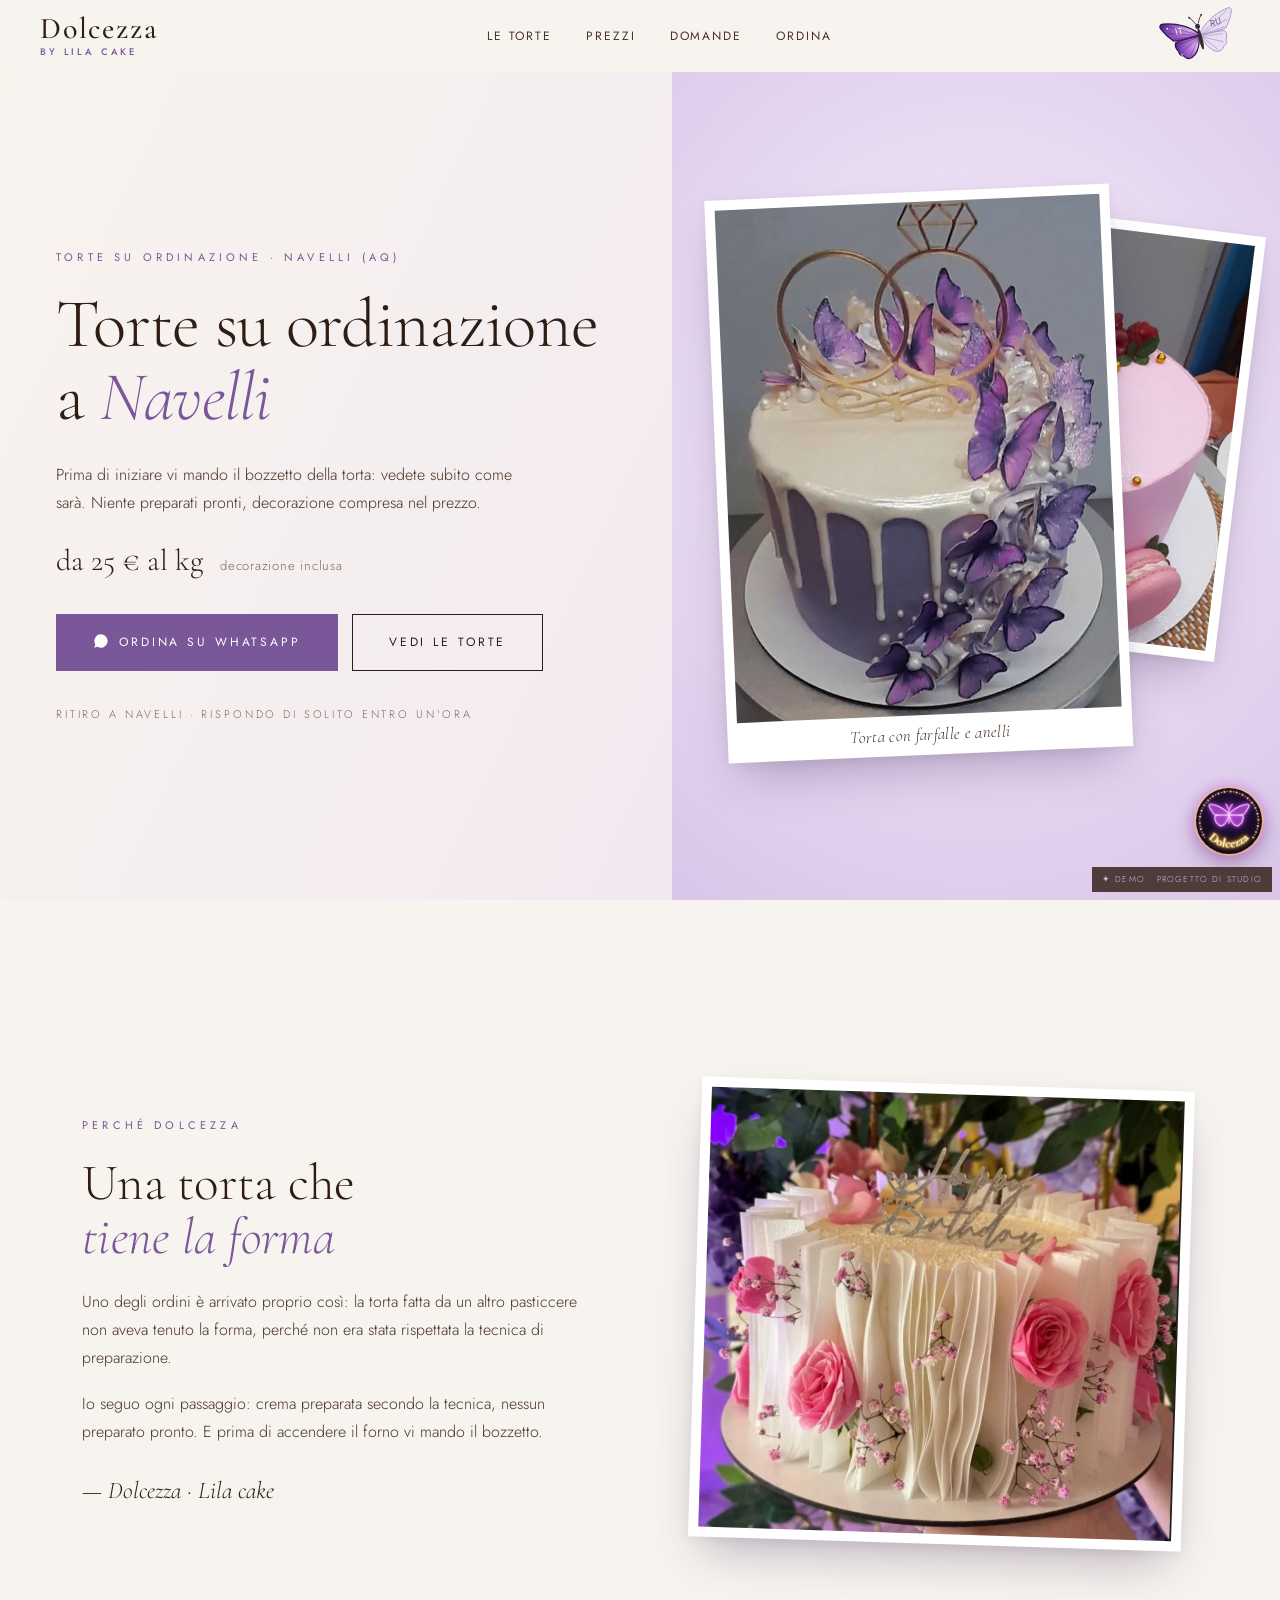
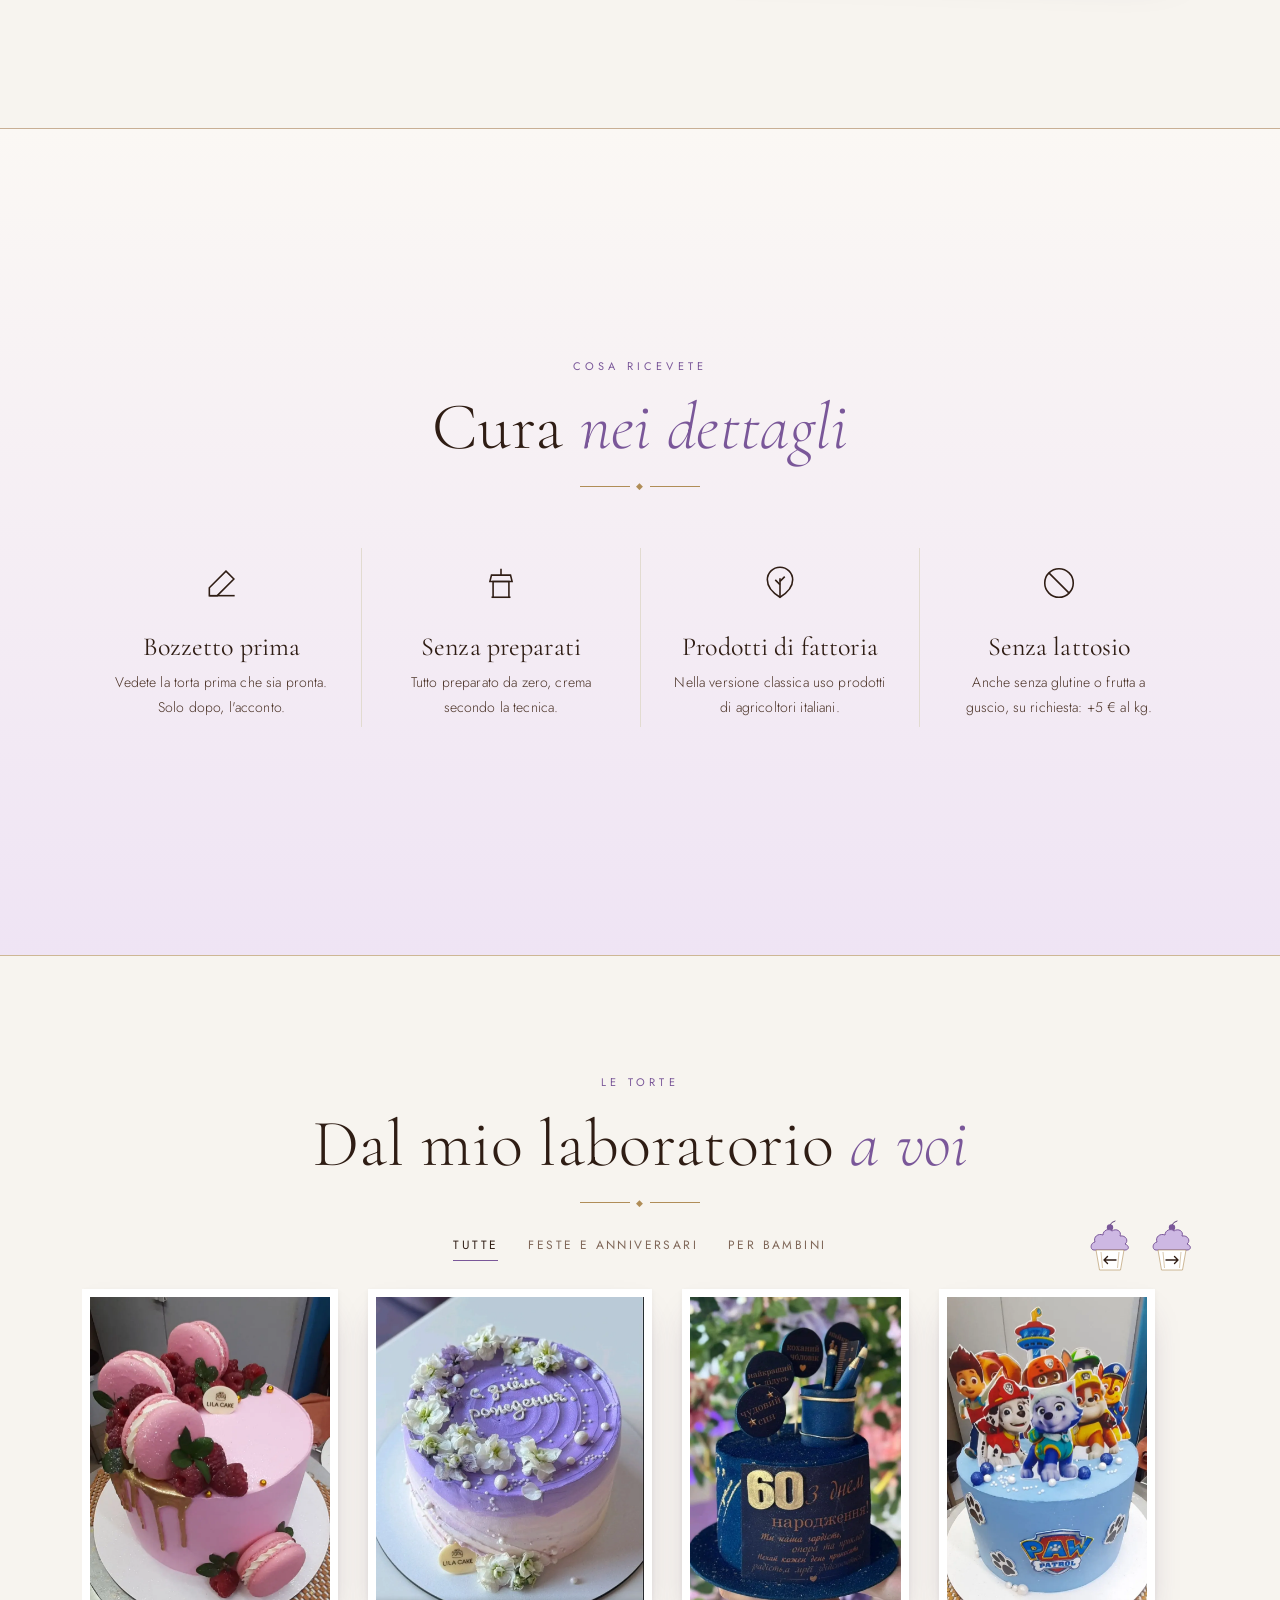
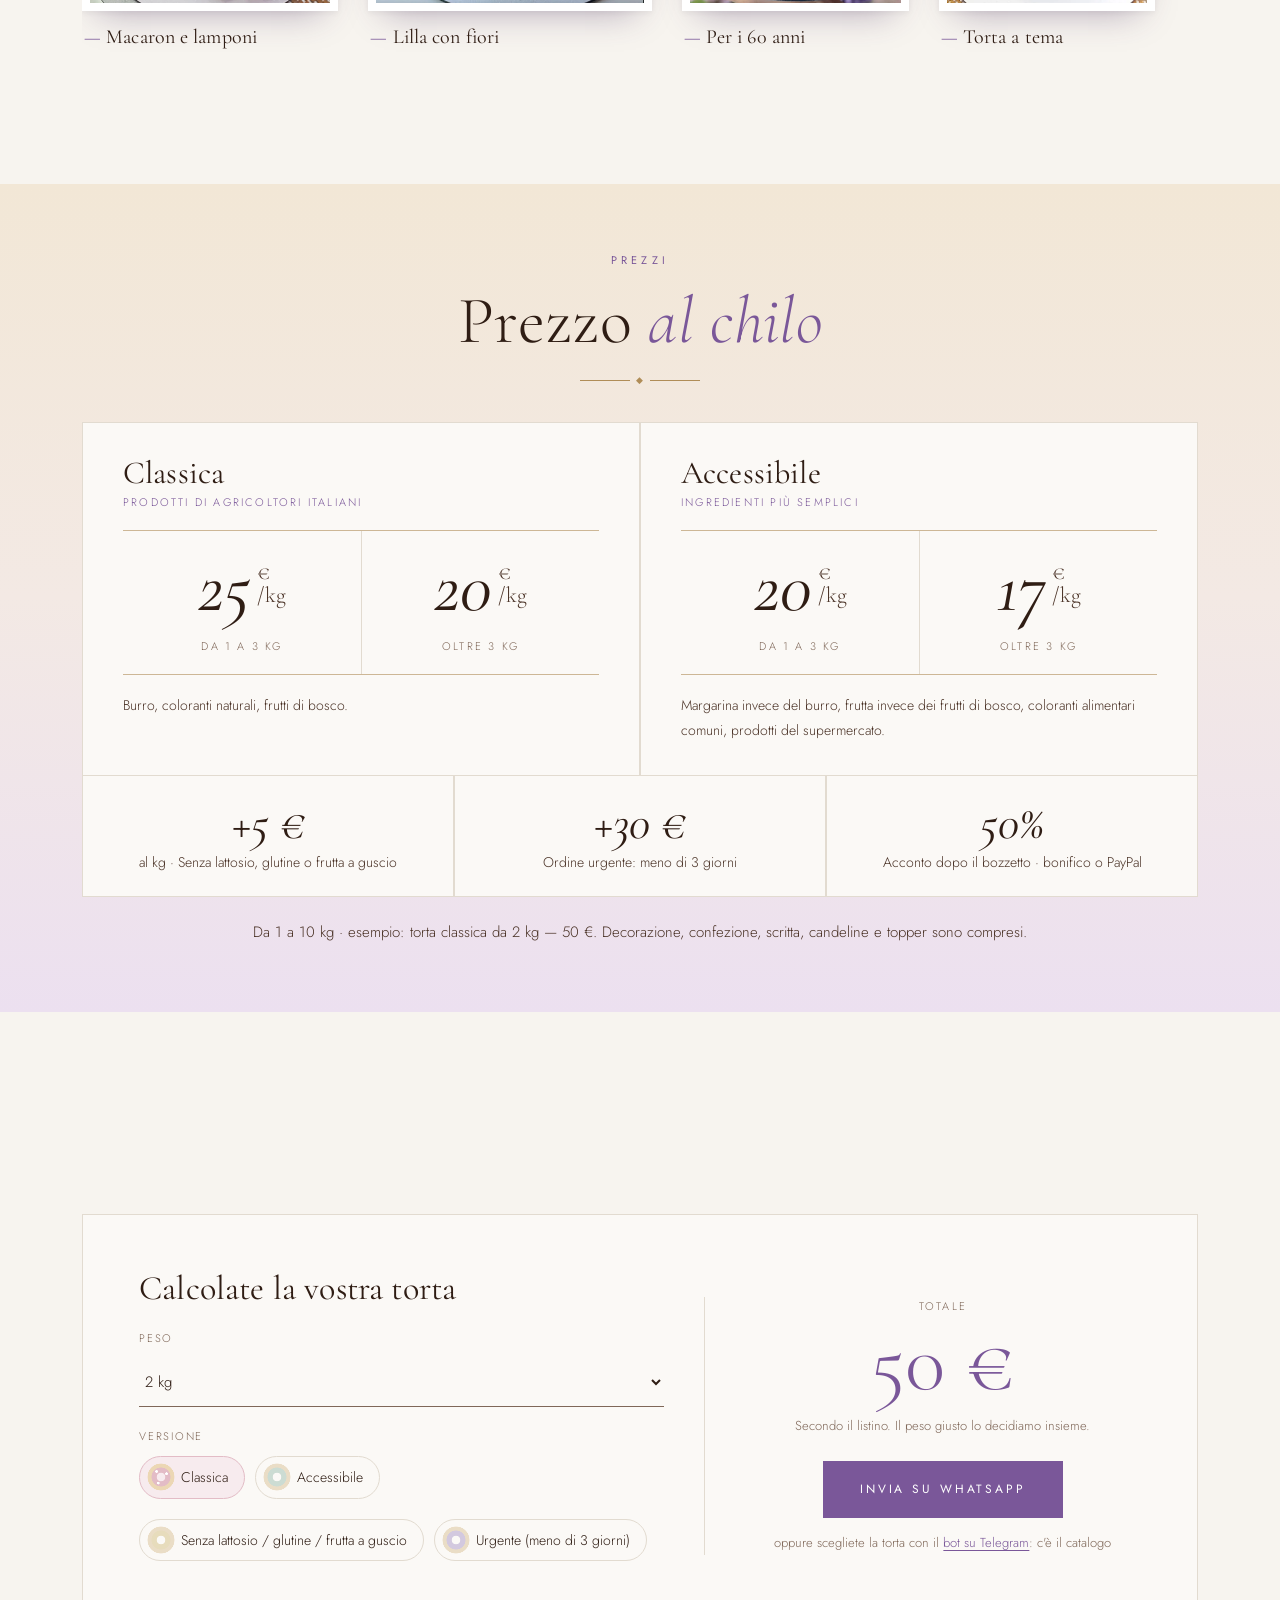
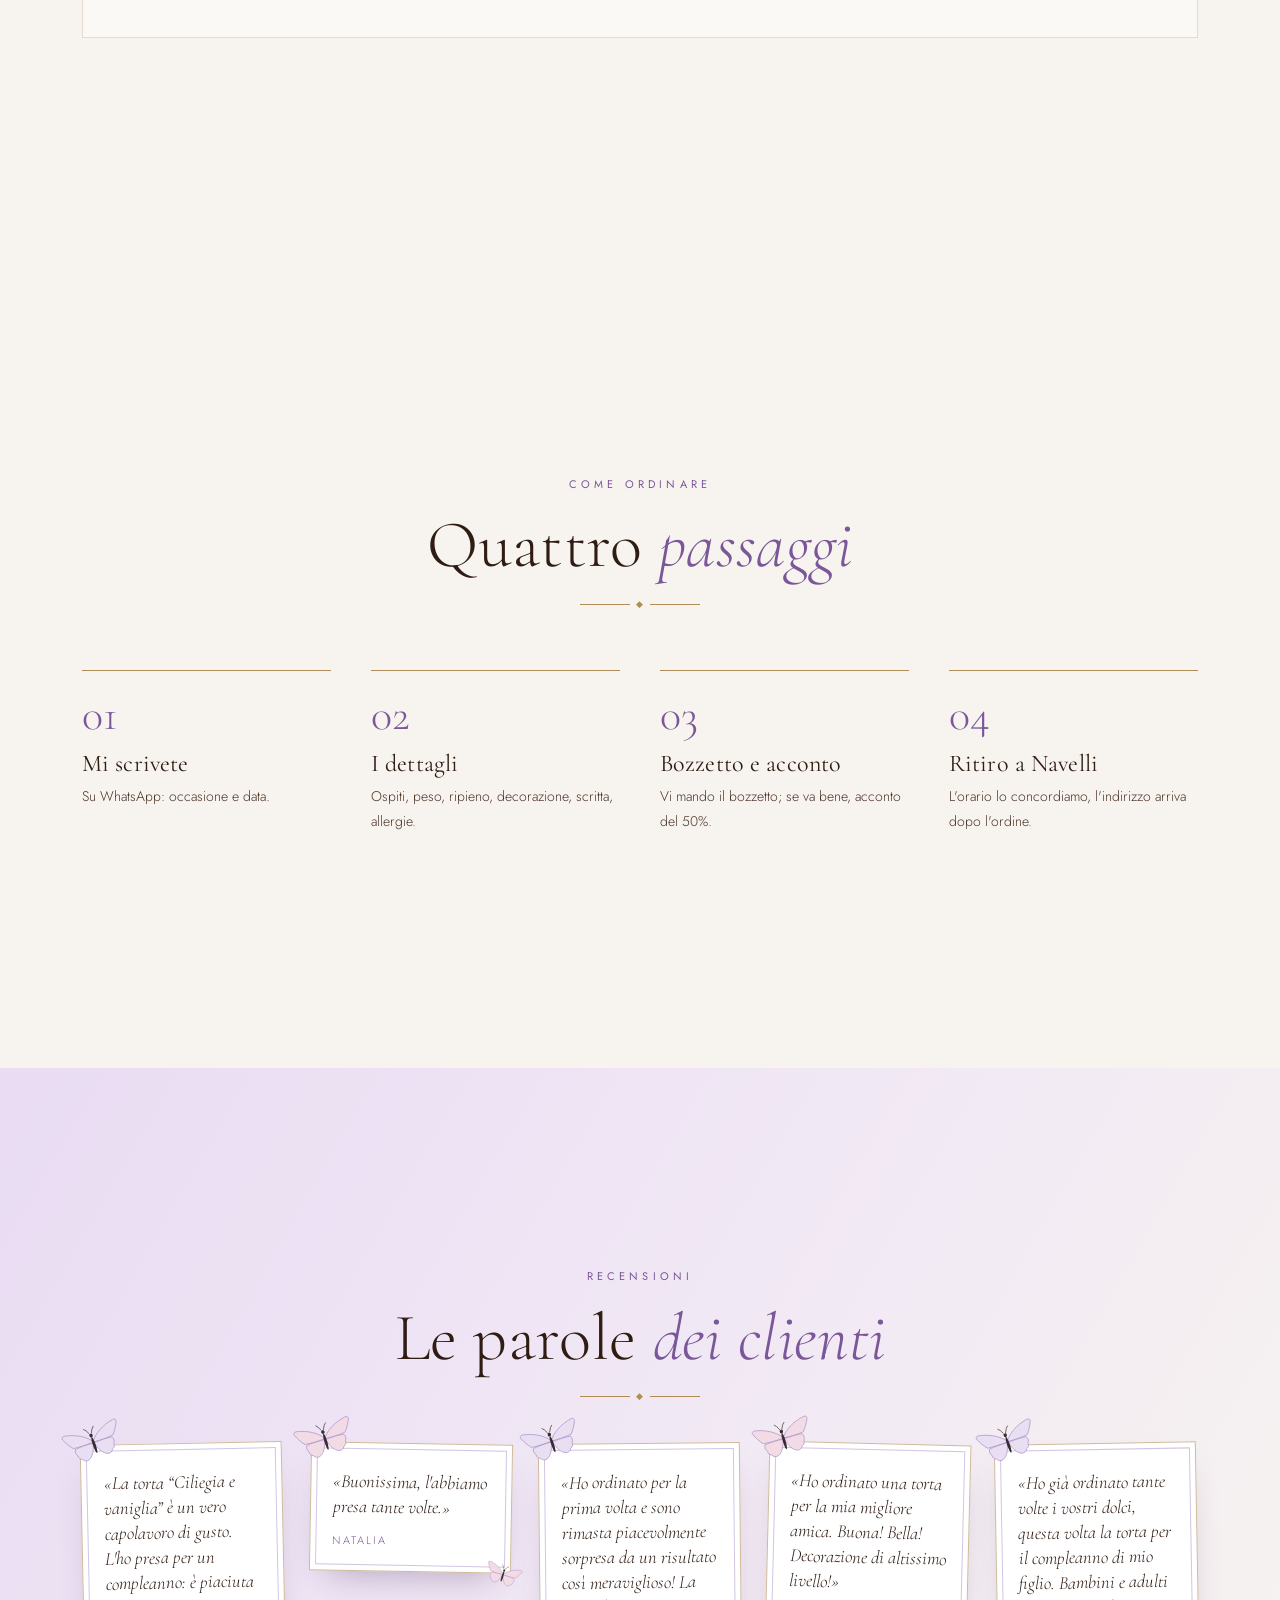
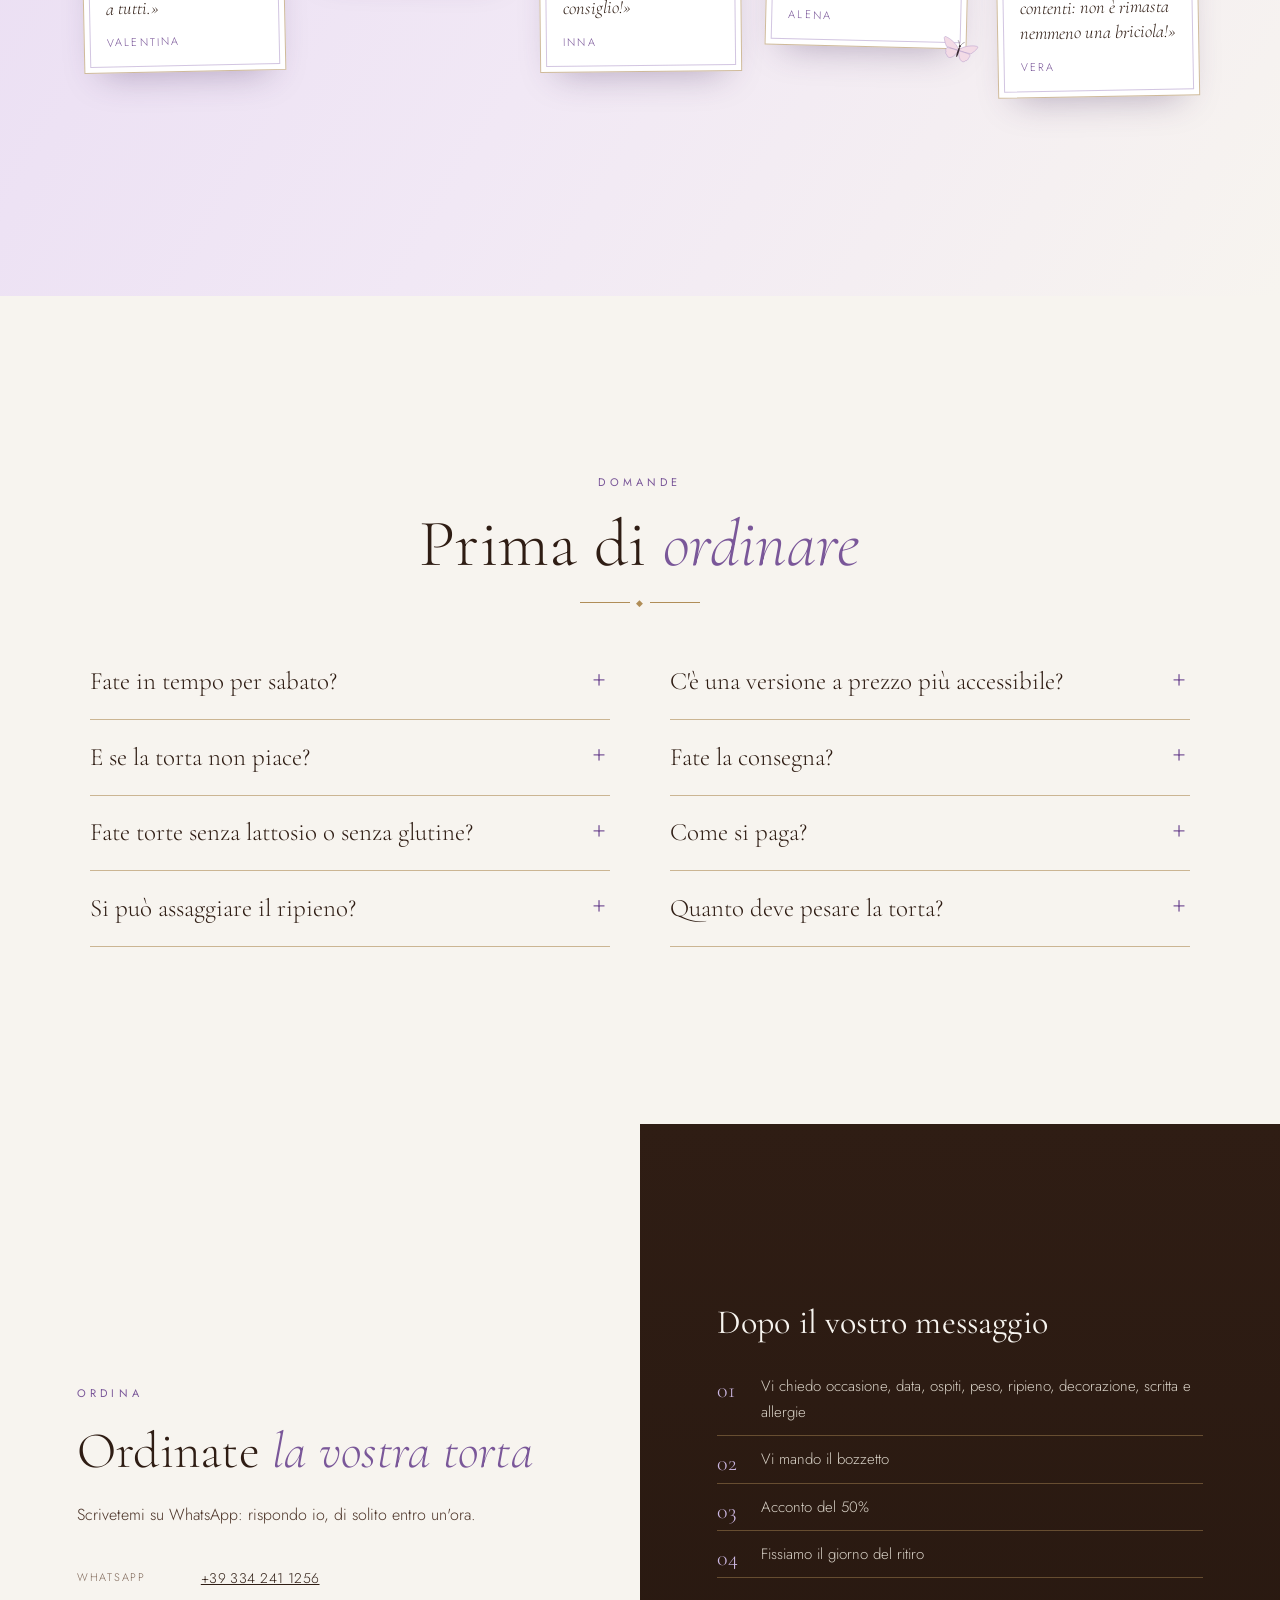
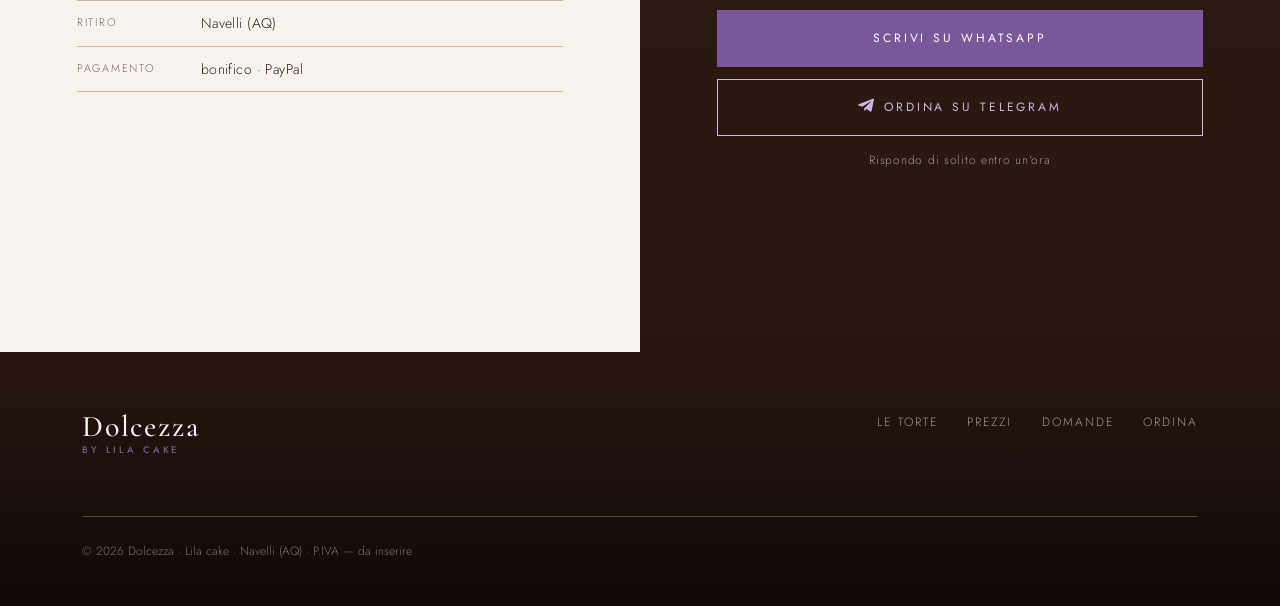
==== commit 3e35be04: "Floating Telegram button with the bot's neon avatar" ====
--- a/index.html
+++ b/index.html
@@ -108,6 +108,20 @@
 .mmenu .btn.tg{margin-top:12px}
 .order-r .btn.tg{display:block;width:100%;margin-top:12px;border-color:var(--lilac);color:var(--lilac)}
 .order-r .btn.tg:hover{background:var(--lilac);color:var(--ink)}
+/* floating Telegram button = the bot's neon avatar, softly glowing */
+.tg-fab{position:fixed;right:18px;bottom:46px;z-index:70;width:66px;height:66px;border-radius:50%;display:block;
+  box-shadow:0 0 0 2px rgba(255,201,77,.55),0 0 14px rgba(224,92,255,.65),0 8px 22px rgba(20,8,36,.35);animation:fab-glow 3.2s ease-in-out infinite;transition:transform .3s}
+.tg-fab img{width:100%;height:100%;border-radius:50%;display:block}
+.tg-fab:hover{transform:scale(1.08)}
+.tg-fab-l{position:absolute;right:78px;top:50%;transform:translateY(-50%);white-space:nowrap;padding:8px 14px;border-radius:999px;
+  background:#160a24;color:#fff2fd;font-size:12px;letter-spacing:.12em;text-transform:uppercase;opacity:0;pointer-events:none;transition:opacity .3s;
+  box-shadow:0 0 10px rgba(224,92,255,.5)}
+.tg-fab:hover .tg-fab-l,.tg-fab:focus-visible .tg-fab-l{opacity:1}
+@keyframes fab-glow{0%,100%{box-shadow:0 0 0 2px rgba(255,201,77,.55),0 0 14px rgba(224,92,255,.65),0 8px 22px rgba(20,8,36,.35)}
+  50%{box-shadow:0 0 0 2px rgba(255,201,77,.85),0 0 26px rgba(224,92,255,.95),0 8px 22px rgba(20,8,36,.35)}}
+body.menu-open .tg-fab{display:none}
+@media(max-width:640px){.tg-fab{right:14px;bottom:16px;width:60px;height:60px}}
+@media(prefers-reduced-motion:reduce){.tg-fab{animation:none}}
 .tg-line{margin-top:14px;font-size:13px;color:var(--stone)}
 .tg-line a{color:var(--acc);text-decoration:underline;text-underline-offset:3px}
 .mmenu .note{margin-top:14px;text-align:center;font-size:11px;letter-spacing:.22em;text-transform:uppercase;color:var(--stone)}
@@ -686,6 +700,8 @@
   </div>
 </footer>
 
+<a class="tg-fab" href="https://t.me/DolcezzaTorteBot?start=site" target="_blank" rel="noopener" aria-label="Telegram: Dolcezza bot"><img src="img/tg-bot.webp" alt="" width="66" height="66"><span class="tg-fab-l"><span class="it">Catalogo e prezzo</span><span class="ru">Каталог и цена</span></span></a>
+
 <div class="demo-tag"><span class="it">✦ Demo · progetto di studio</span><span class="ru">✦ Демо · учебный проект</span></div>
 
 <script>
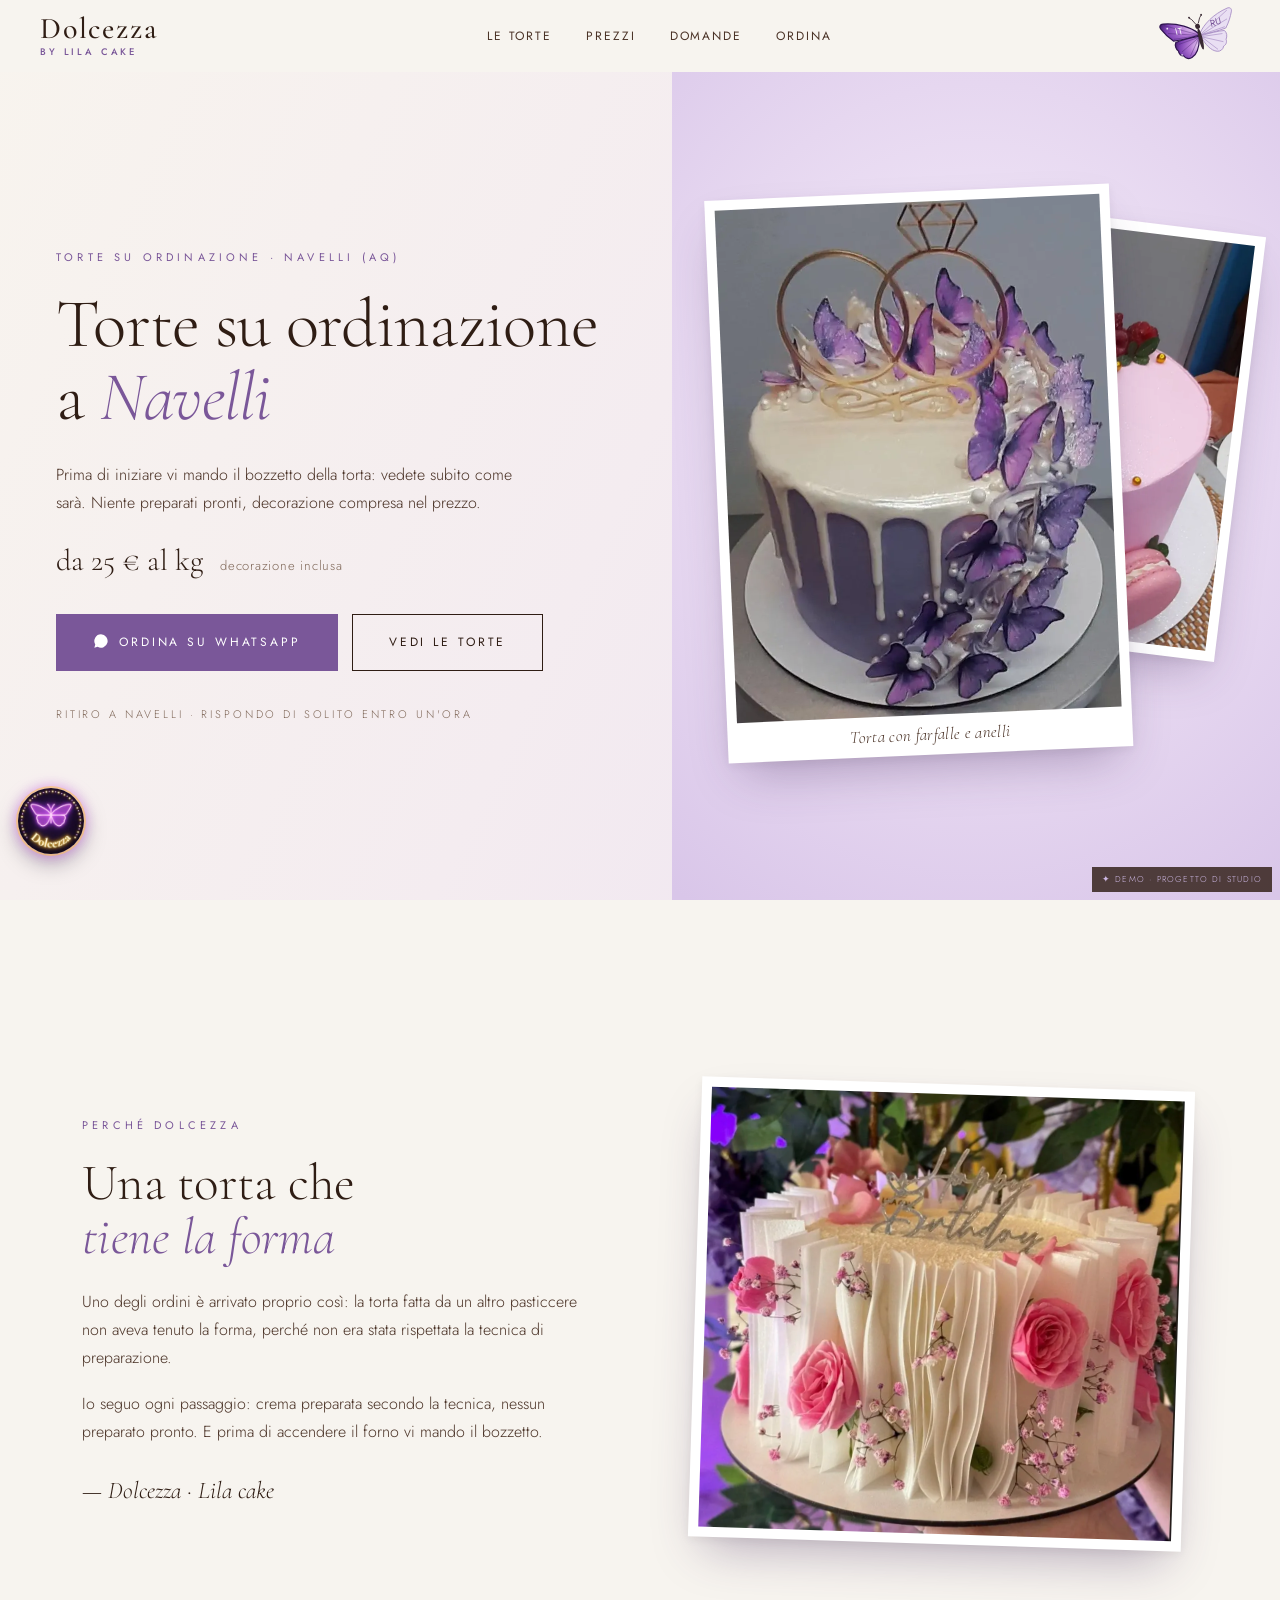
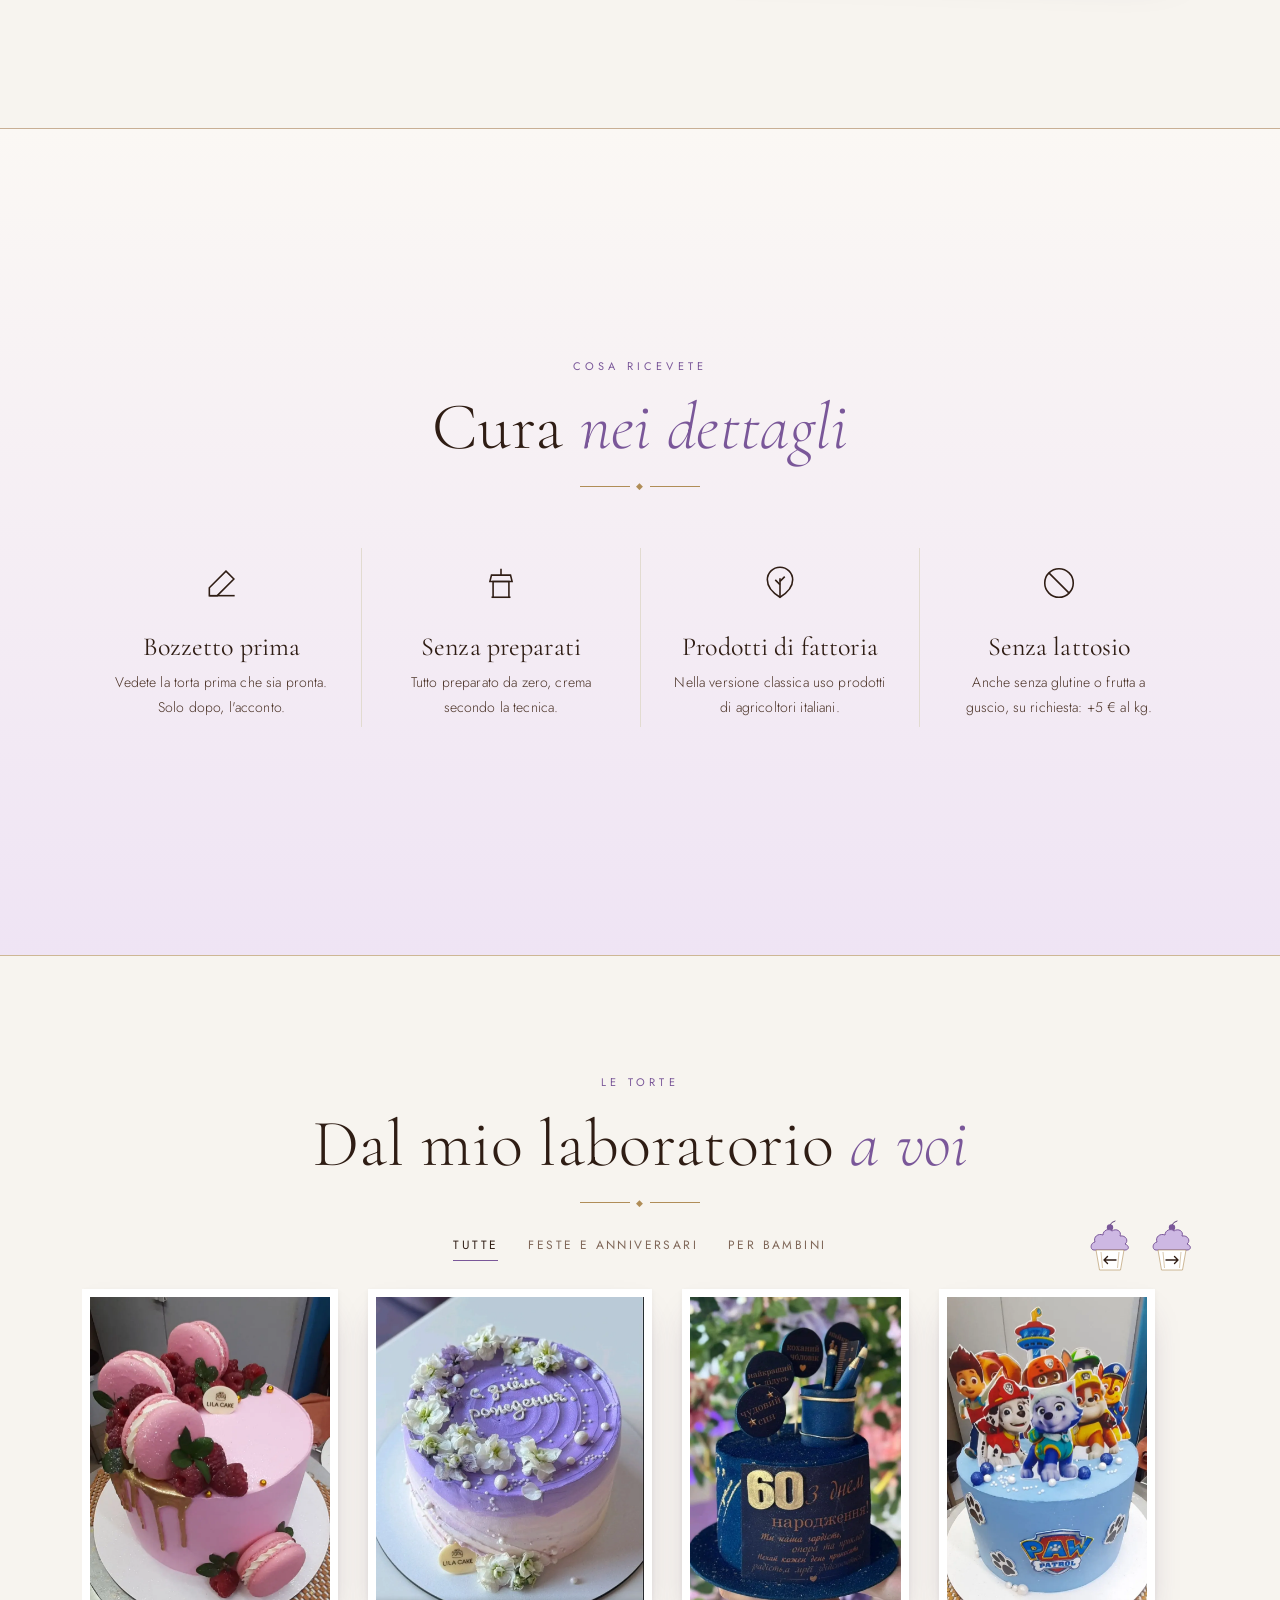
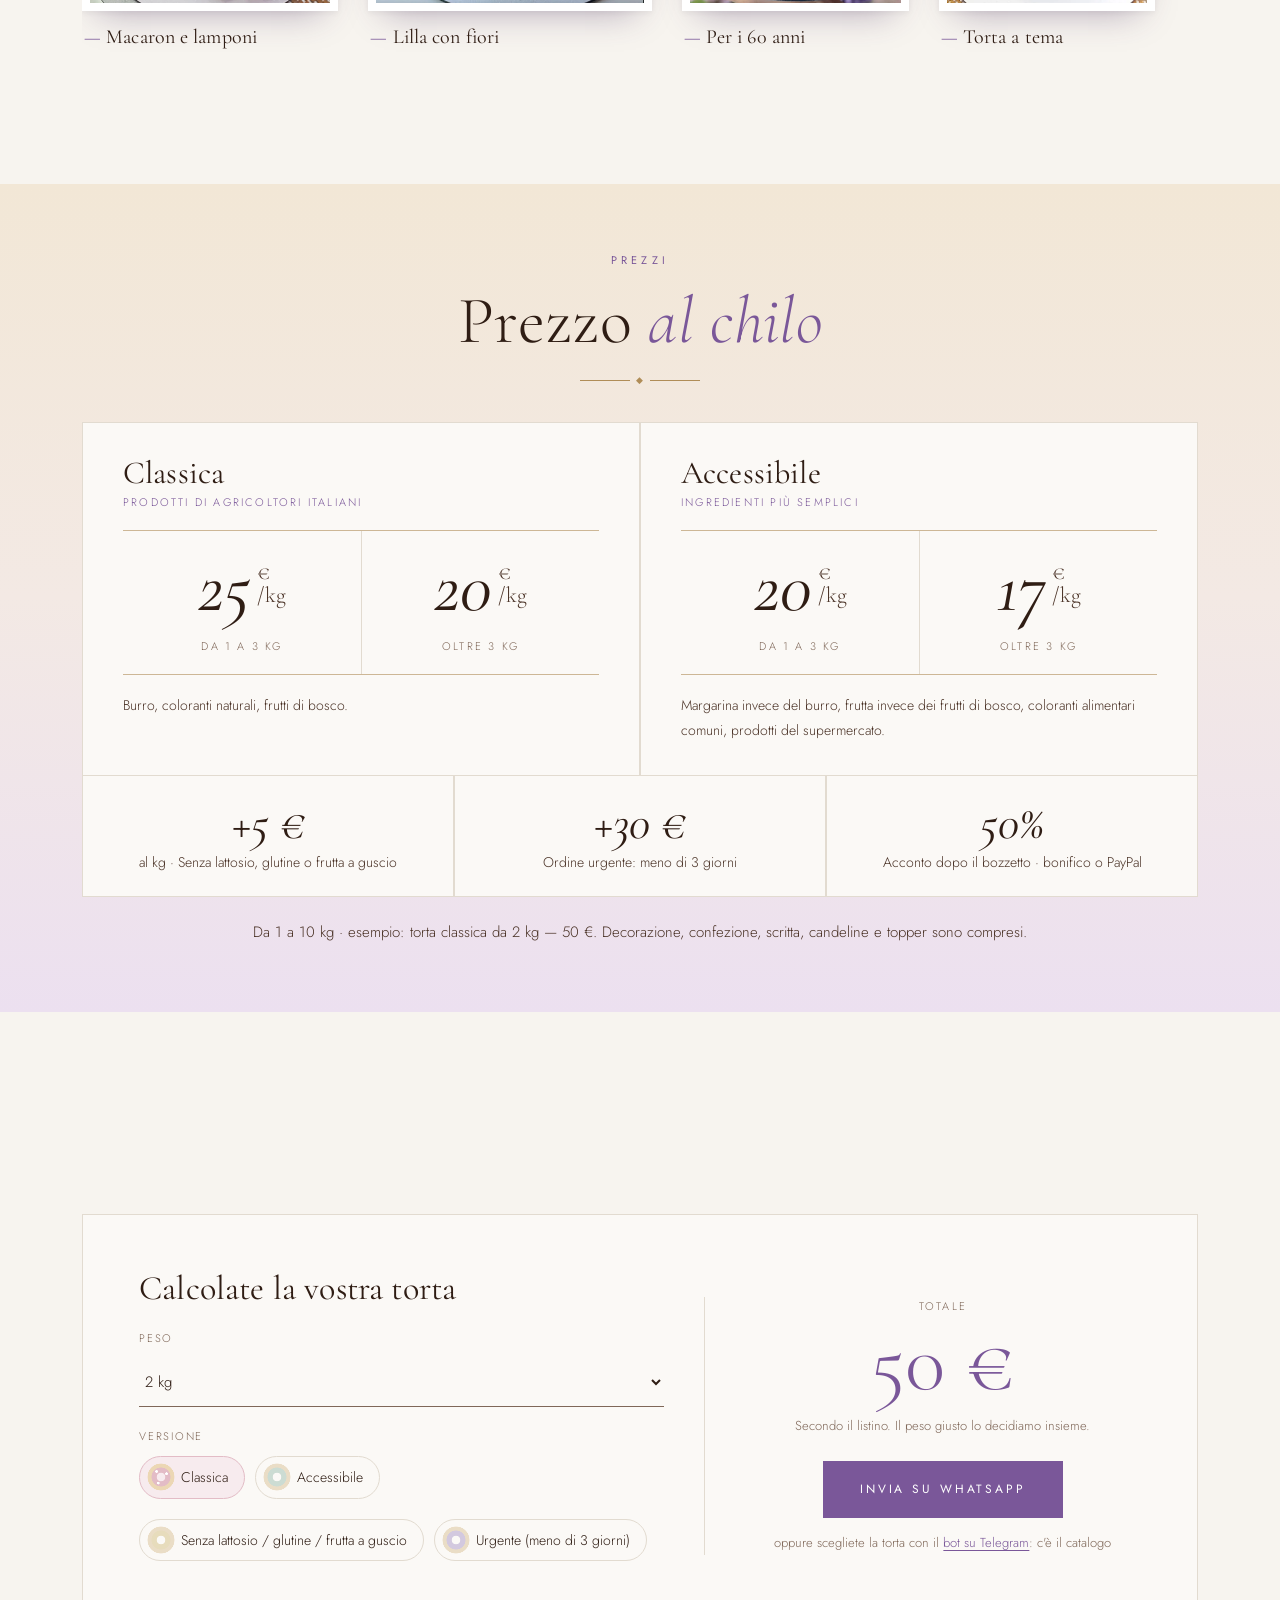
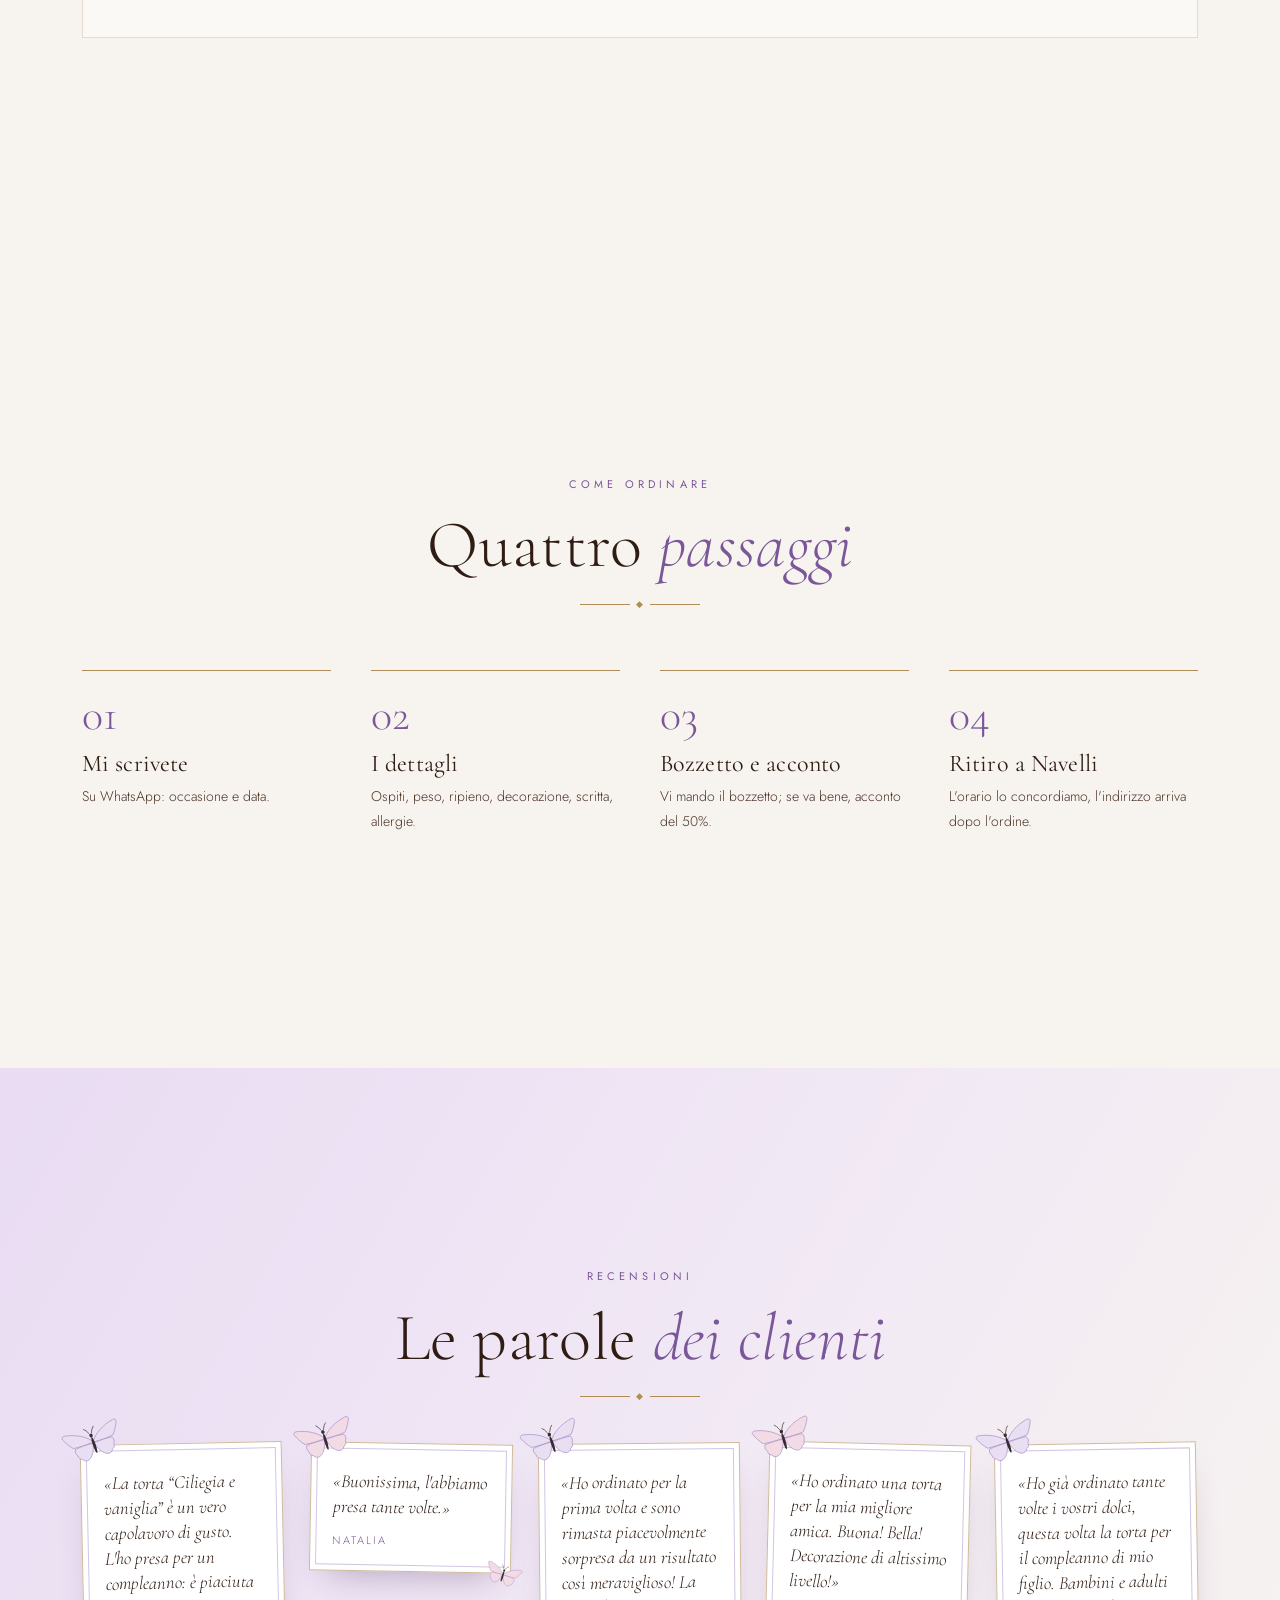
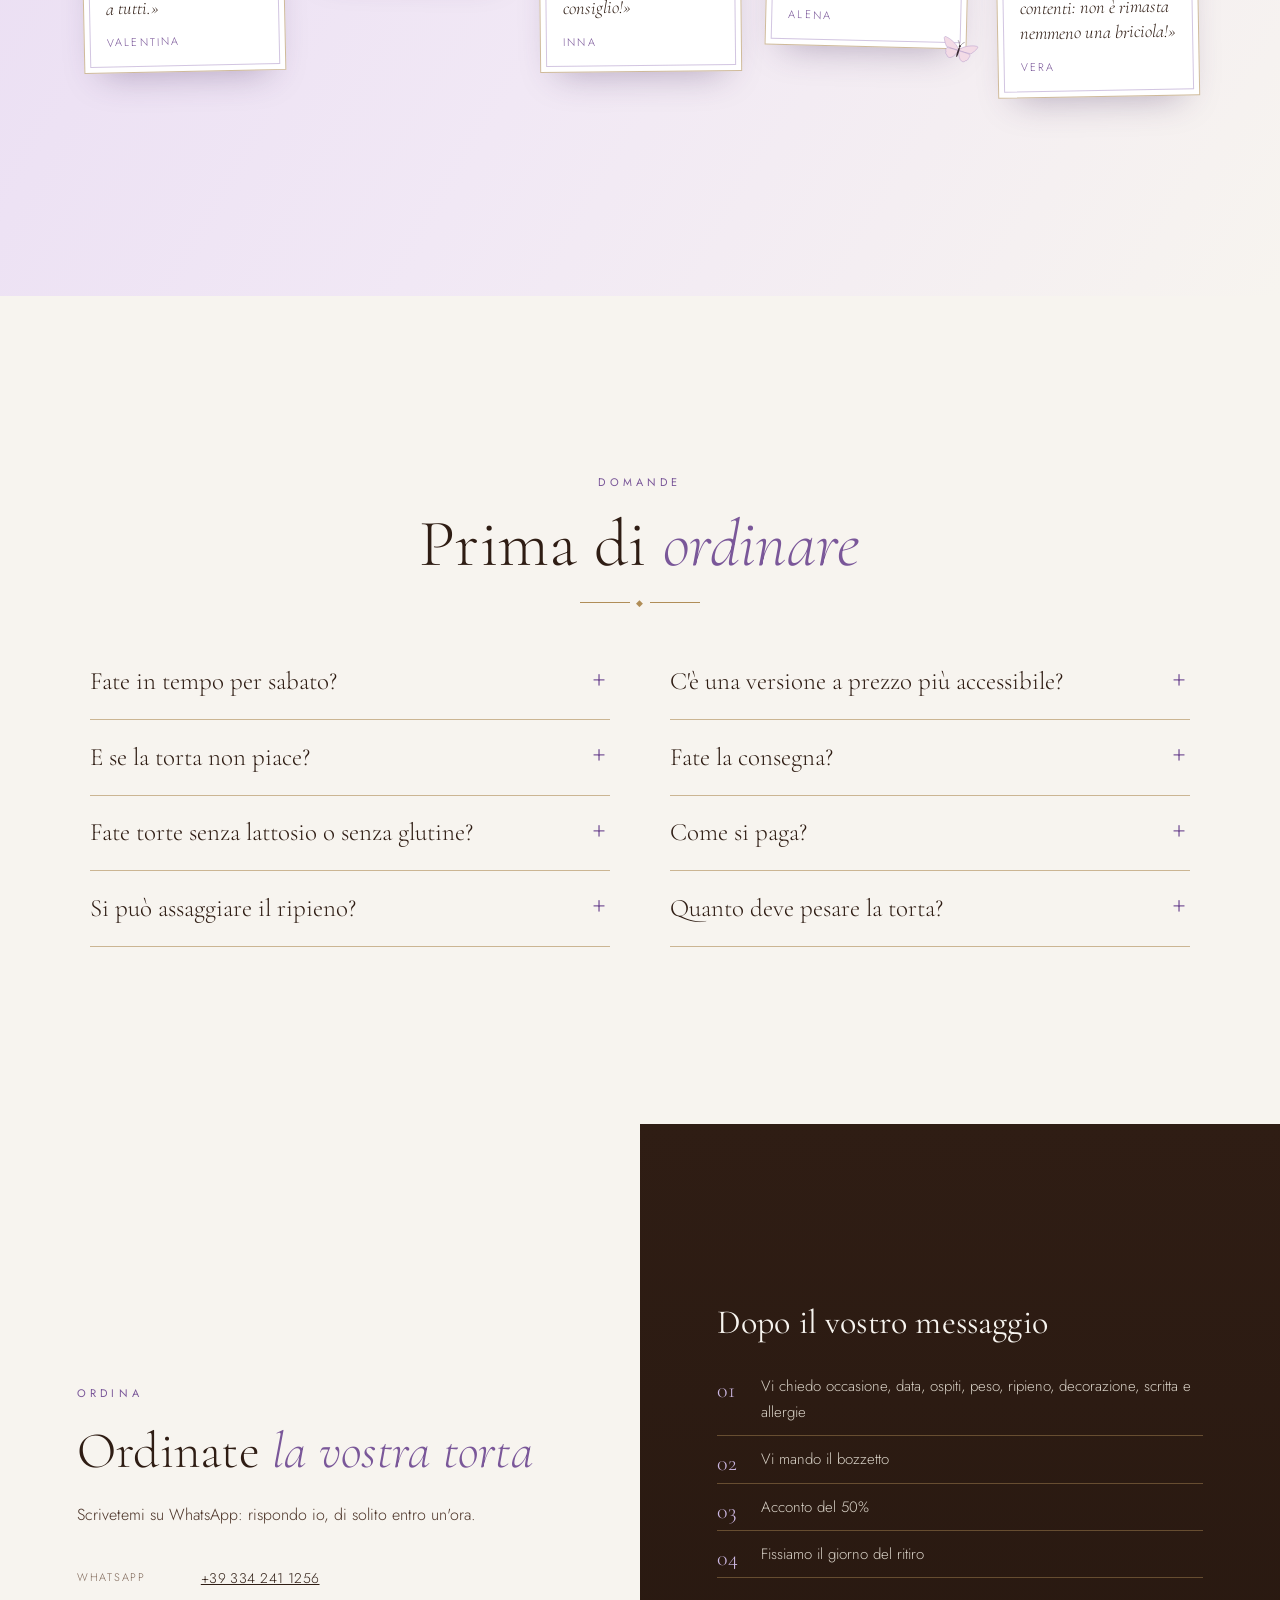
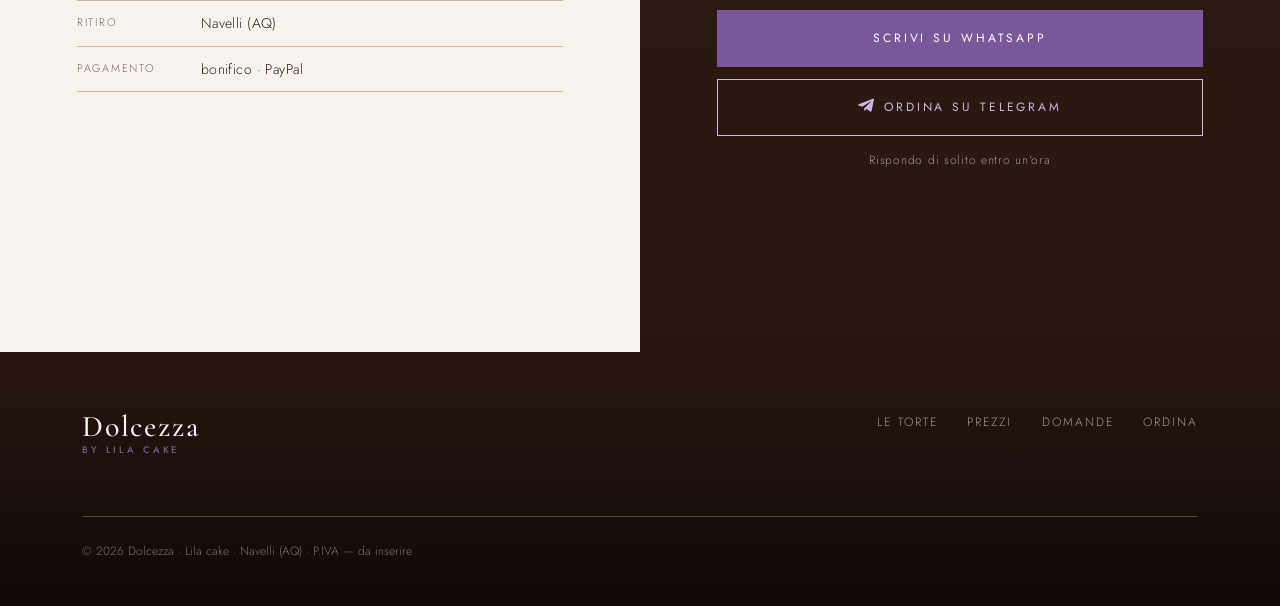
==== commit 8bf7c864: "Floating Telegram button: bottom-left corner" ====
--- a/index.html
+++ b/index.html
@@ -109,18 +109,18 @@
 .order-r .btn.tg{display:block;width:100%;margin-top:12px;border-color:var(--lilac);color:var(--lilac)}
 .order-r .btn.tg:hover{background:var(--lilac);color:var(--ink)}
 /* floating Telegram button = the bot's neon avatar, softly glowing */
-.tg-fab{position:fixed;right:18px;bottom:46px;z-index:70;width:66px;height:66px;border-radius:50%;display:block;
+.tg-fab{position:fixed;left:18px;bottom:46px;z-index:70;width:66px;height:66px;border-radius:50%;display:block;
   box-shadow:0 0 0 2px rgba(255,201,77,.55),0 0 14px rgba(224,92,255,.65),0 8px 22px rgba(20,8,36,.35);animation:fab-glow 3.2s ease-in-out infinite;transition:transform .3s}
 .tg-fab img{width:100%;height:100%;border-radius:50%;display:block}
 .tg-fab:hover{transform:scale(1.08)}
-.tg-fab-l{position:absolute;right:78px;top:50%;transform:translateY(-50%);white-space:nowrap;padding:8px 14px;border-radius:999px;
+.tg-fab-l{position:absolute;left:78px;top:50%;transform:translateY(-50%);white-space:nowrap;padding:8px 14px;border-radius:999px;
   background:#160a24;color:#fff2fd;font-size:12px;letter-spacing:.12em;text-transform:uppercase;opacity:0;pointer-events:none;transition:opacity .3s;
   box-shadow:0 0 10px rgba(224,92,255,.5)}
 .tg-fab:hover .tg-fab-l,.tg-fab:focus-visible .tg-fab-l{opacity:1}
 @keyframes fab-glow{0%,100%{box-shadow:0 0 0 2px rgba(255,201,77,.55),0 0 14px rgba(224,92,255,.65),0 8px 22px rgba(20,8,36,.35)}
   50%{box-shadow:0 0 0 2px rgba(255,201,77,.85),0 0 26px rgba(224,92,255,.95),0 8px 22px rgba(20,8,36,.35)}}
 body.menu-open .tg-fab{display:none}
-@media(max-width:640px){.tg-fab{right:14px;bottom:16px;width:60px;height:60px}}
+@media(max-width:640px){.tg-fab{left:14px;bottom:16px;width:60px;height:60px}}
 @media(prefers-reduced-motion:reduce){.tg-fab{animation:none}}
 .tg-line{margin-top:14px;font-size:13px;color:var(--stone)}
 .tg-line a{color:var(--acc);text-decoration:underline;text-underline-offset:3px}
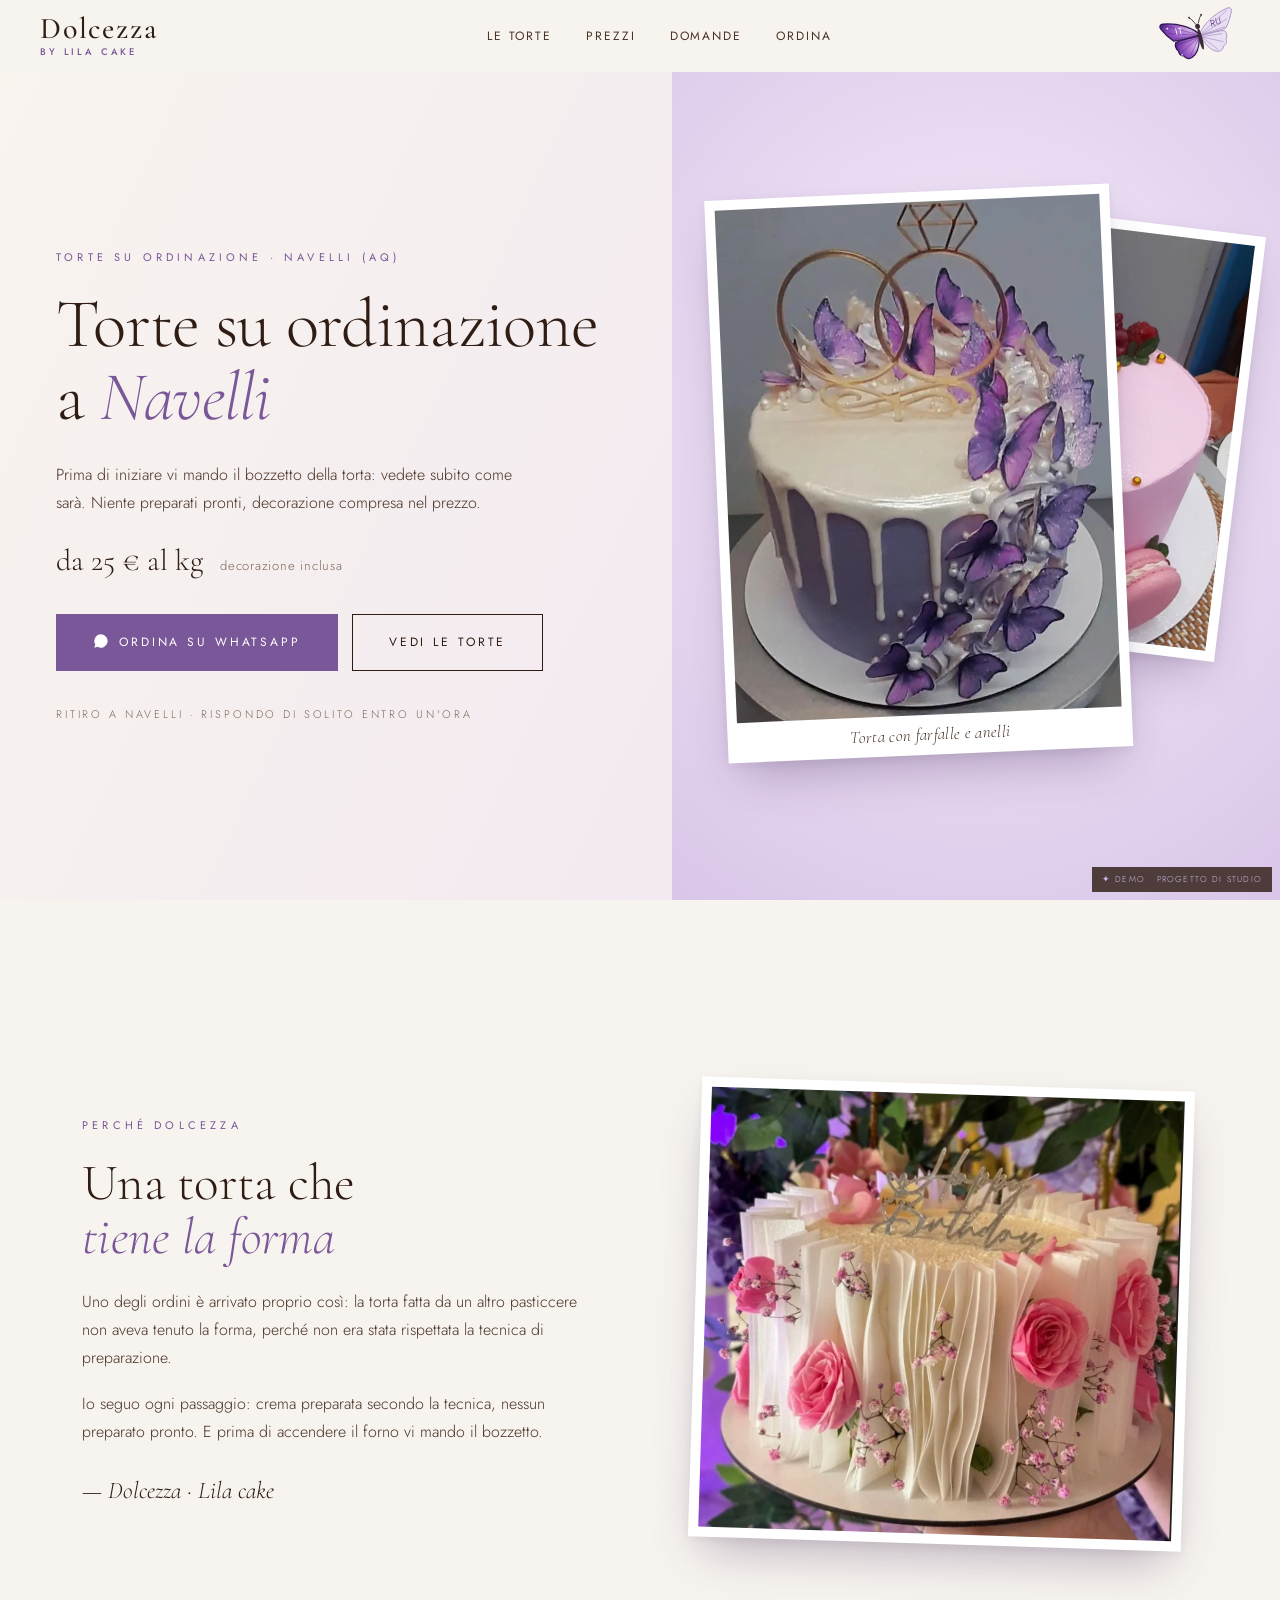
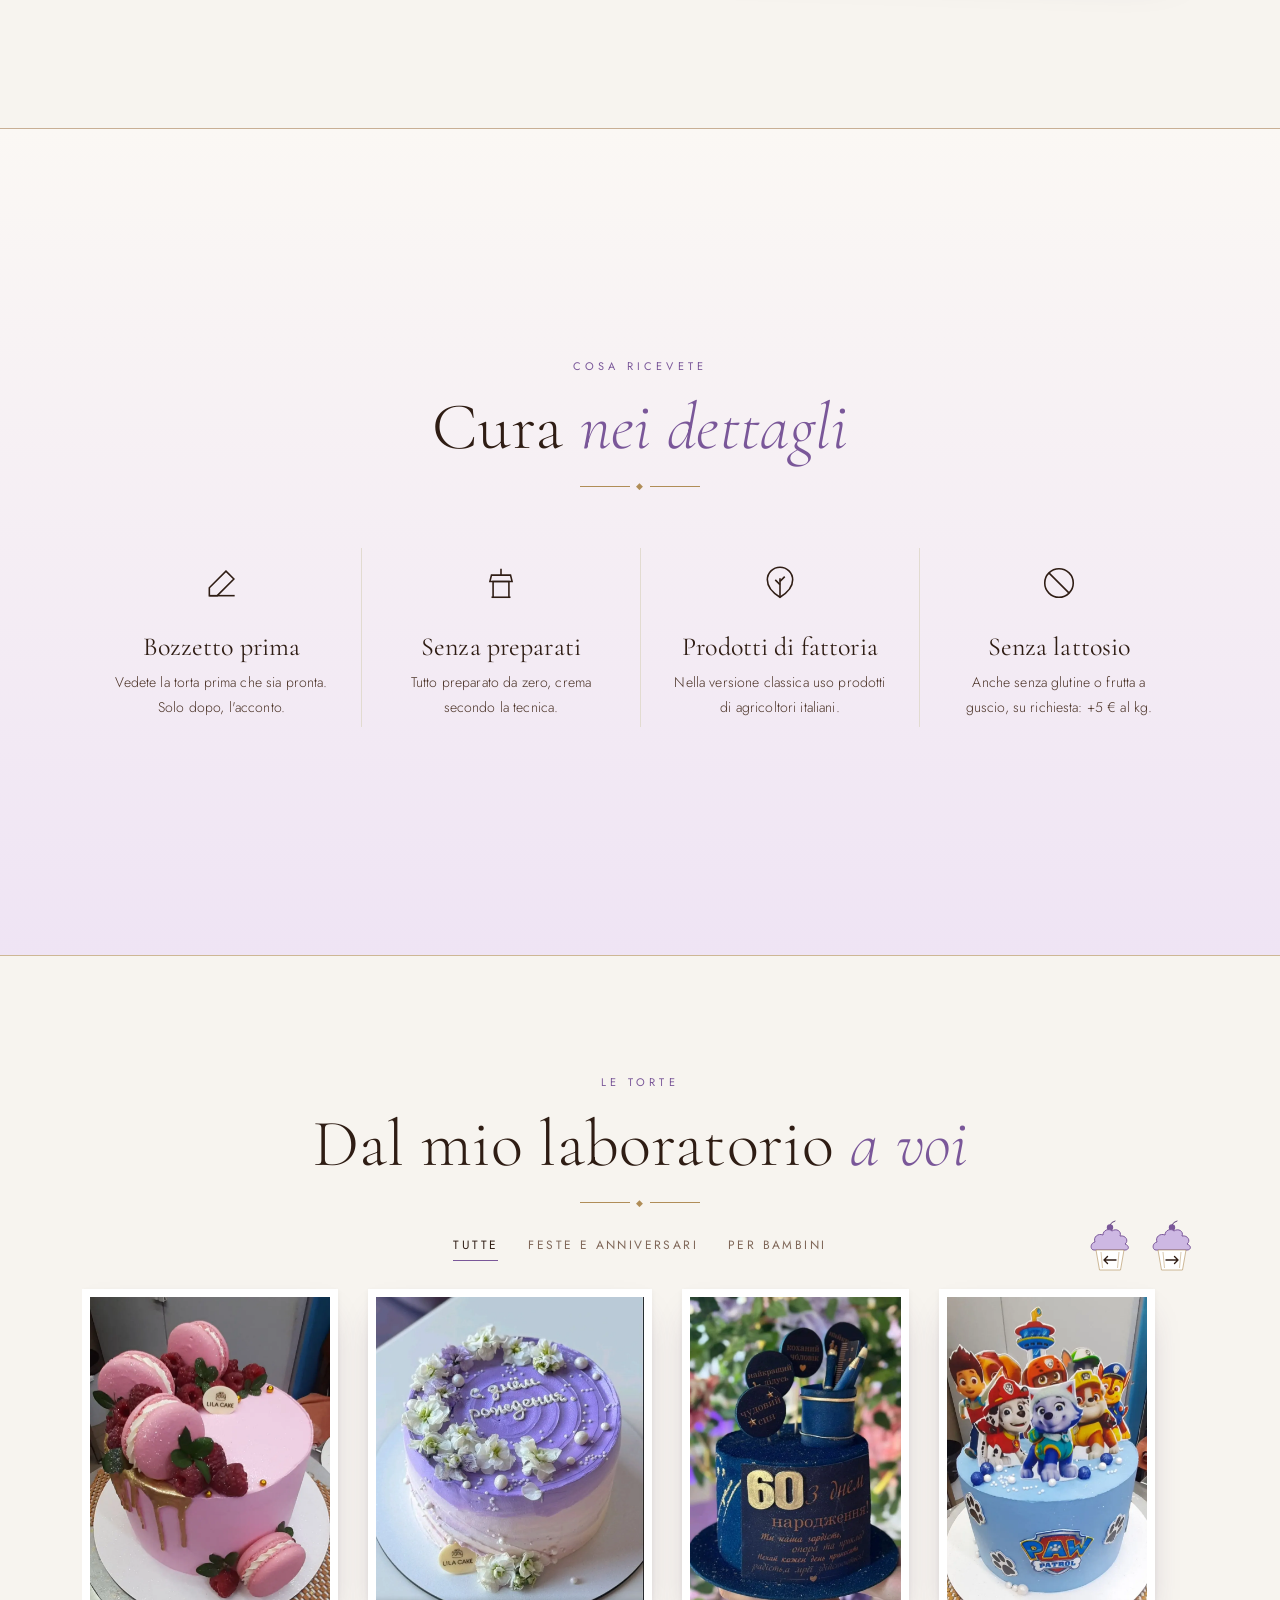
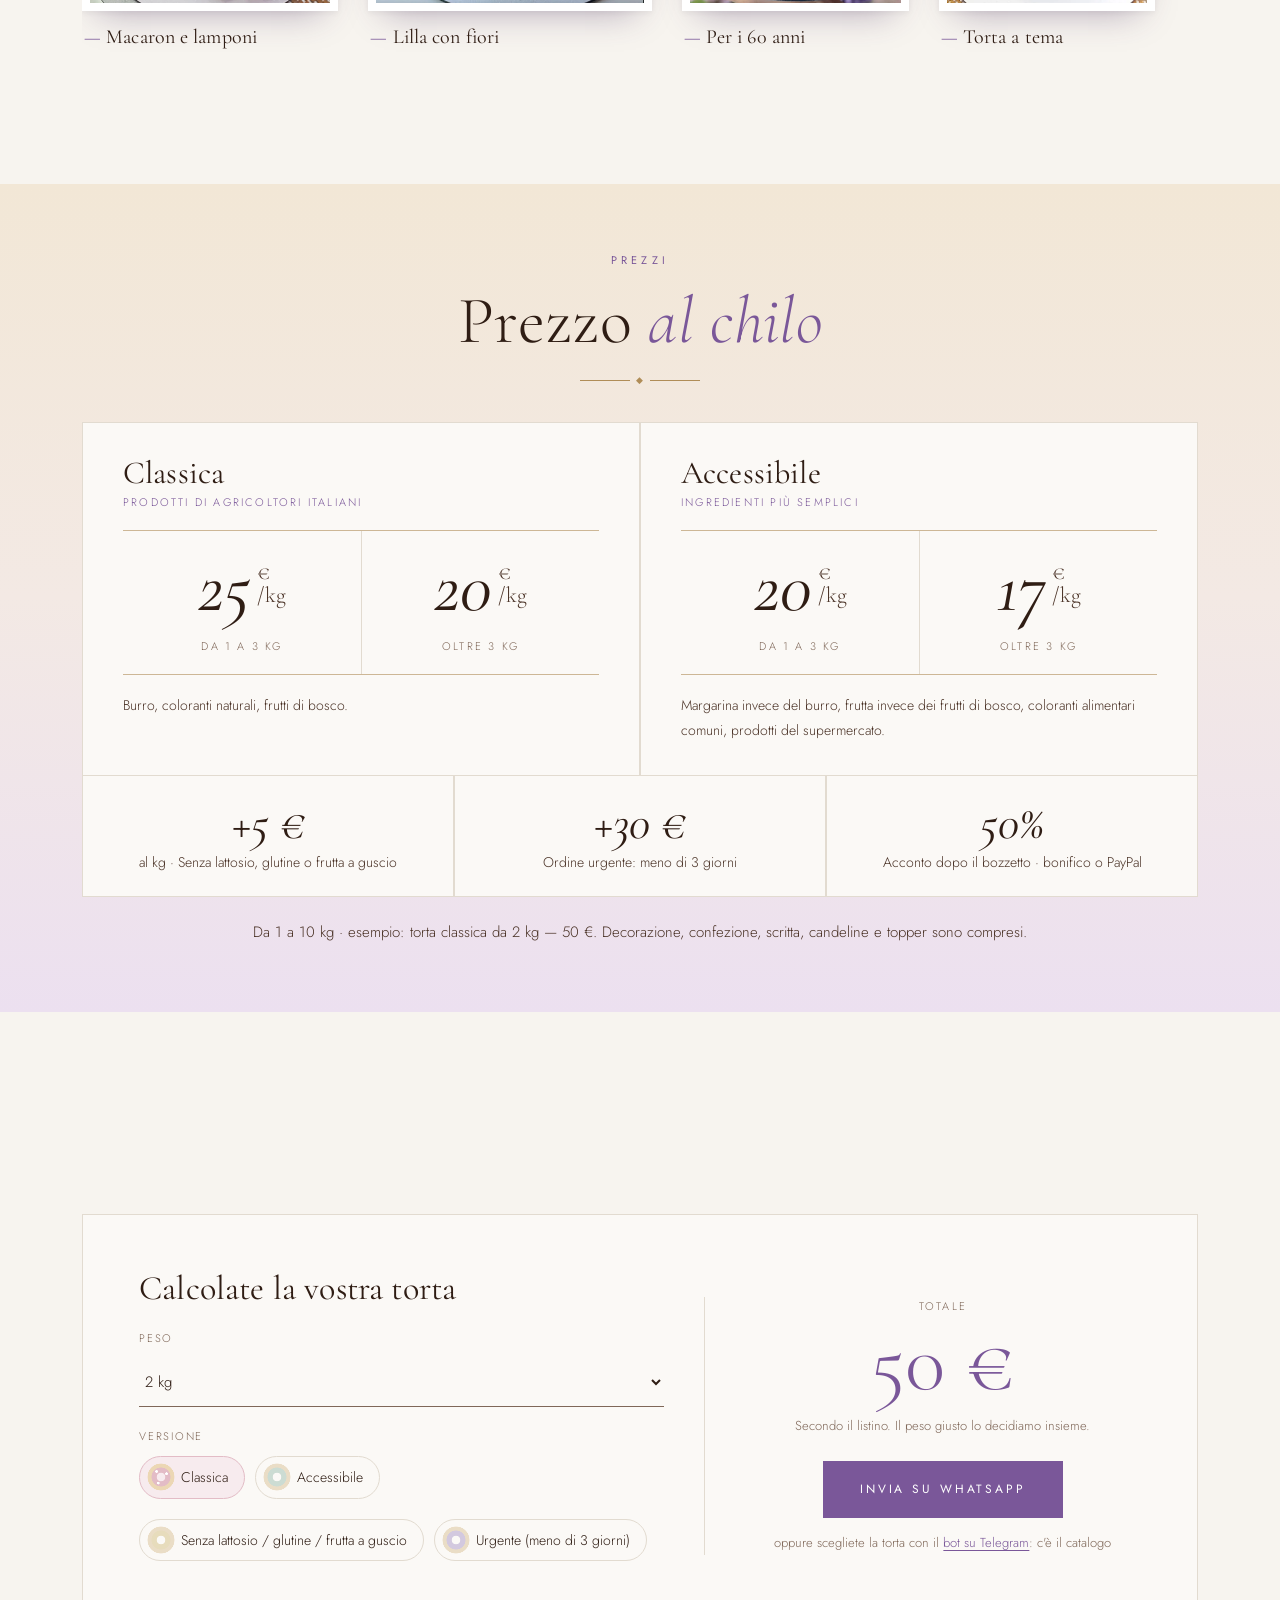
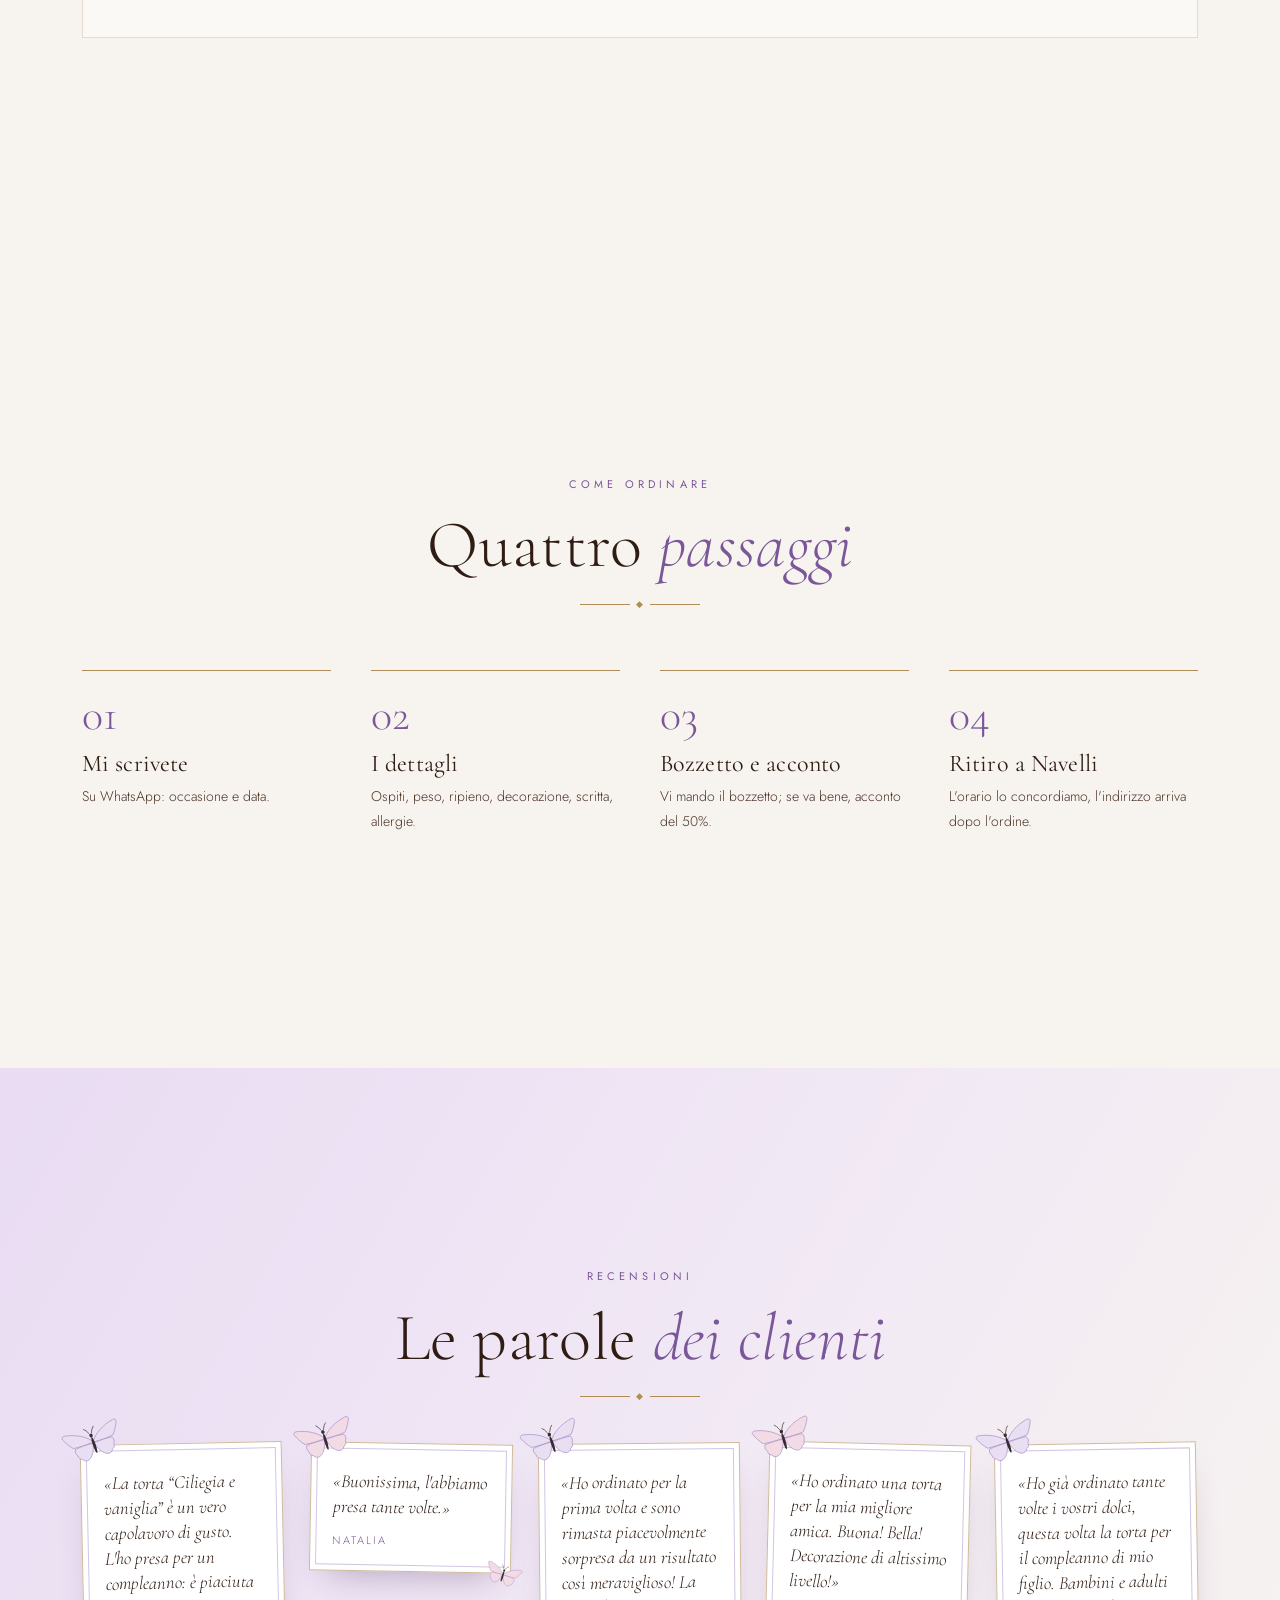
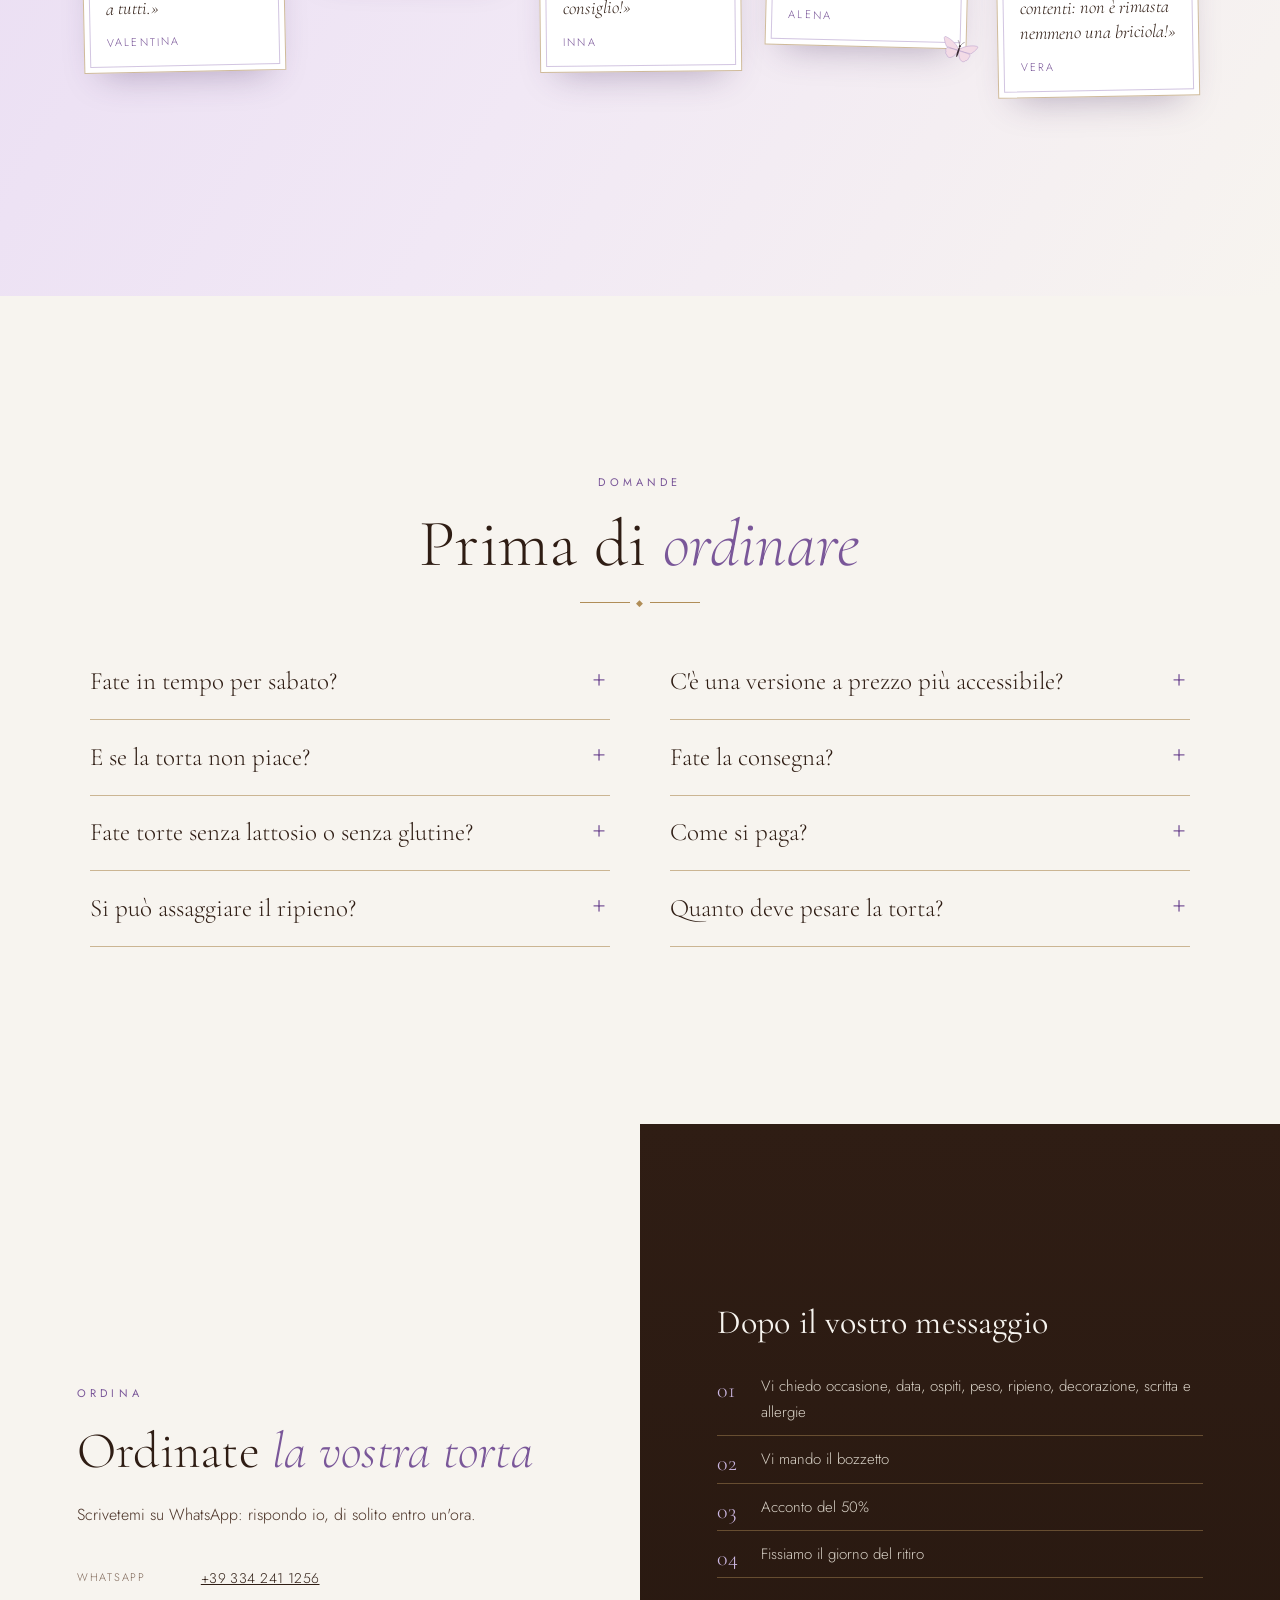
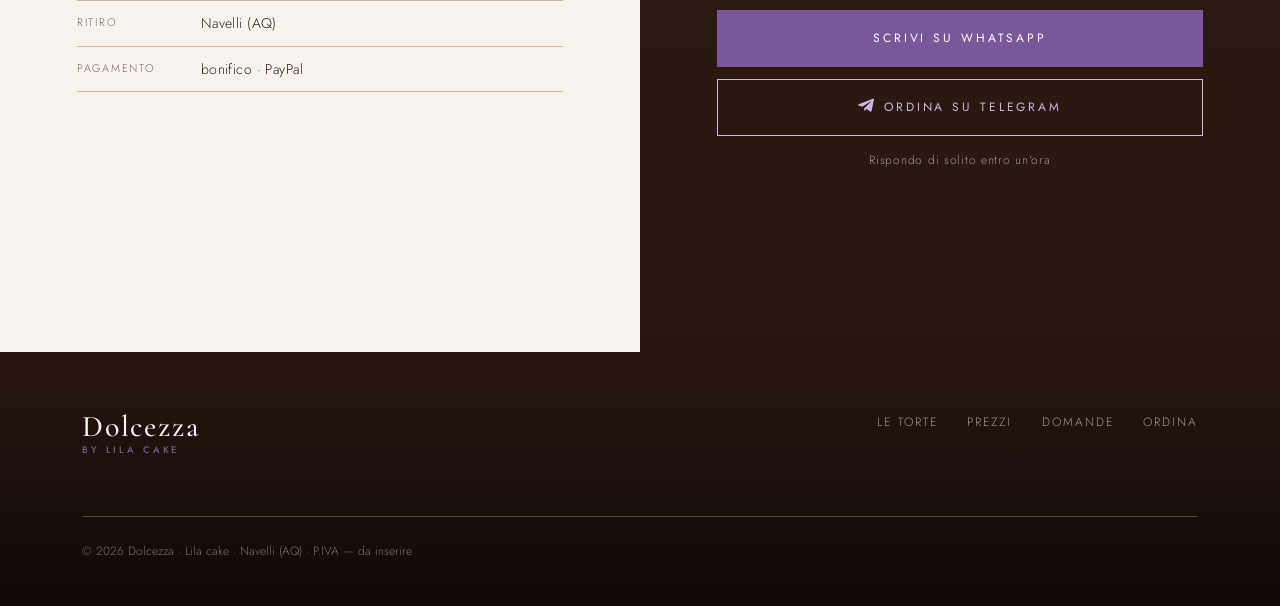
==== commit 51cac7a0: "Floating Telegram button steps aside over edge-to-edge text on desktop" ====
--- a/index.html
+++ b/index.html
@@ -120,6 +120,9 @@
 @keyframes fab-glow{0%,100%{box-shadow:0 0 0 2px rgba(255,201,77,.55),0 0 14px rgba(224,92,255,.65),0 8px 22px rgba(20,8,36,.35)}
   50%{box-shadow:0 0 0 2px rgba(255,201,77,.85),0 0 26px rgba(224,92,255,.95),0 8px 22px rgba(20,8,36,.35)}}
 body.menu-open .tg-fab{display:none}
+/* desktop: step aside where a block's text reaches the left edge (hero, order, footer) */
+.tg-fab{transition:transform .3s,opacity .4s}
+.tg-fab.away{opacity:0;pointer-events:none;transform:scale(.8)}
 @media(max-width:640px){.tg-fab{left:14px;bottom:16px;width:60px;height:60px}}
 @media(prefers-reduced-motion:reduce){.tg-fab{animation:none}}
 .tg-line{margin-top:14px;font-size:13px;color:var(--stone)}
@@ -804,6 +807,18 @@
 mmenu.querySelectorAll('a').forEach(a=>a.addEventListener('click',()=>setMenu(false)));
 addEventListener('keydown',e=>{if(e.key==='Escape')setMenu(false)});
 addEventListener('resize',()=>{if(innerWidth>980)setMenu(false)});
+/* floating Telegram button: on wide screens hide it over blocks whose text starts at the left edge */
+const fab=document.querySelector('.tg-fab');
+function fabPlace(){
+  if(!fab) return;
+  if(innerWidth<=640){fab.classList.remove('away');return}
+  const r=fab.getBoundingClientRect(), x=r.left+r.width/2, y=r.top+r.height/2;
+  const under=document.elementsFromPoint(x,y).find(el=>!fab.contains(el));
+  fab.classList.toggle('away',!!(under&&under.closest('#top,#ordina,footer')));
+}
+let fabTick=false;
+addEventListener('scroll',()=>{if(!fabTick){fabTick=true;requestAnimationFrame(()=>{fabPlace();fabTick=false})}},{passive:true});
+addEventListener('resize',fabPlace);addEventListener('load',fabPlace);fabPlace();
 function navState(){nav.classList.toggle('solid',scrollY>40)}
 addEventListener('scroll',navState);navState();
 
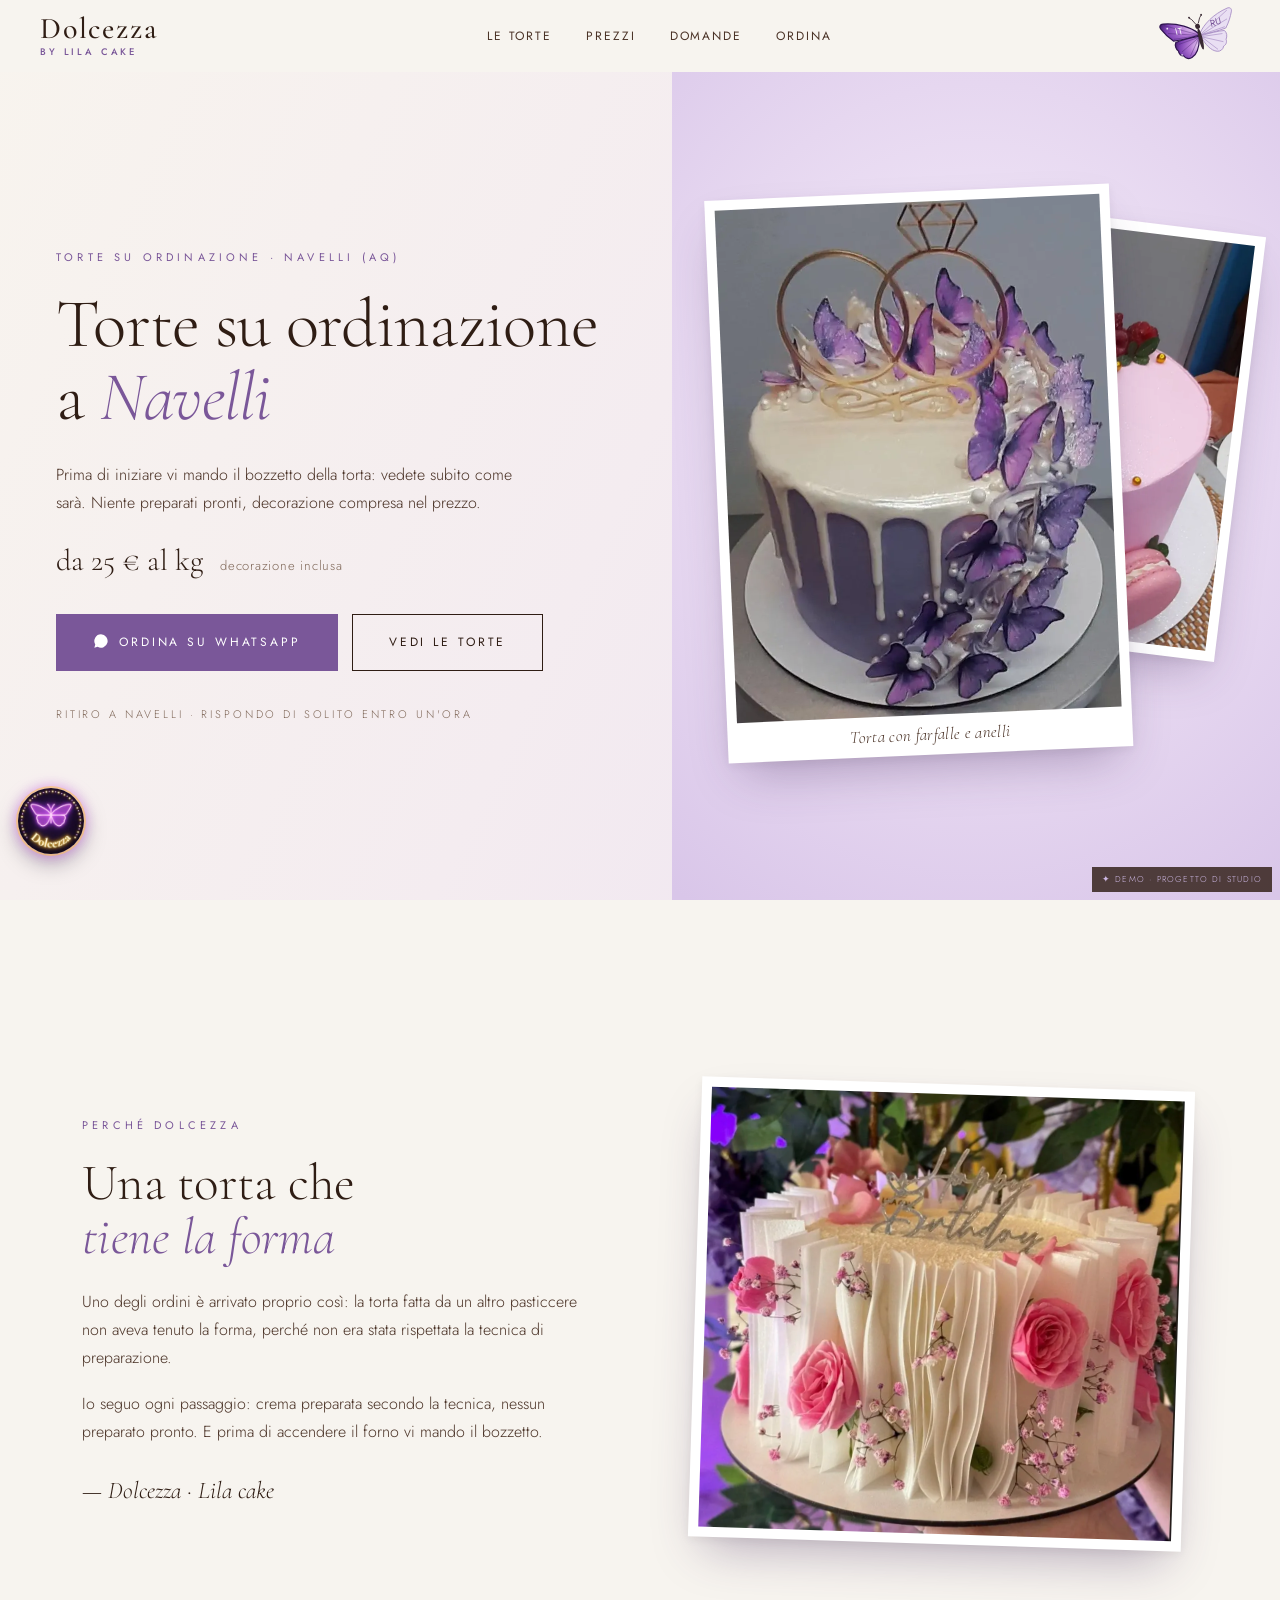
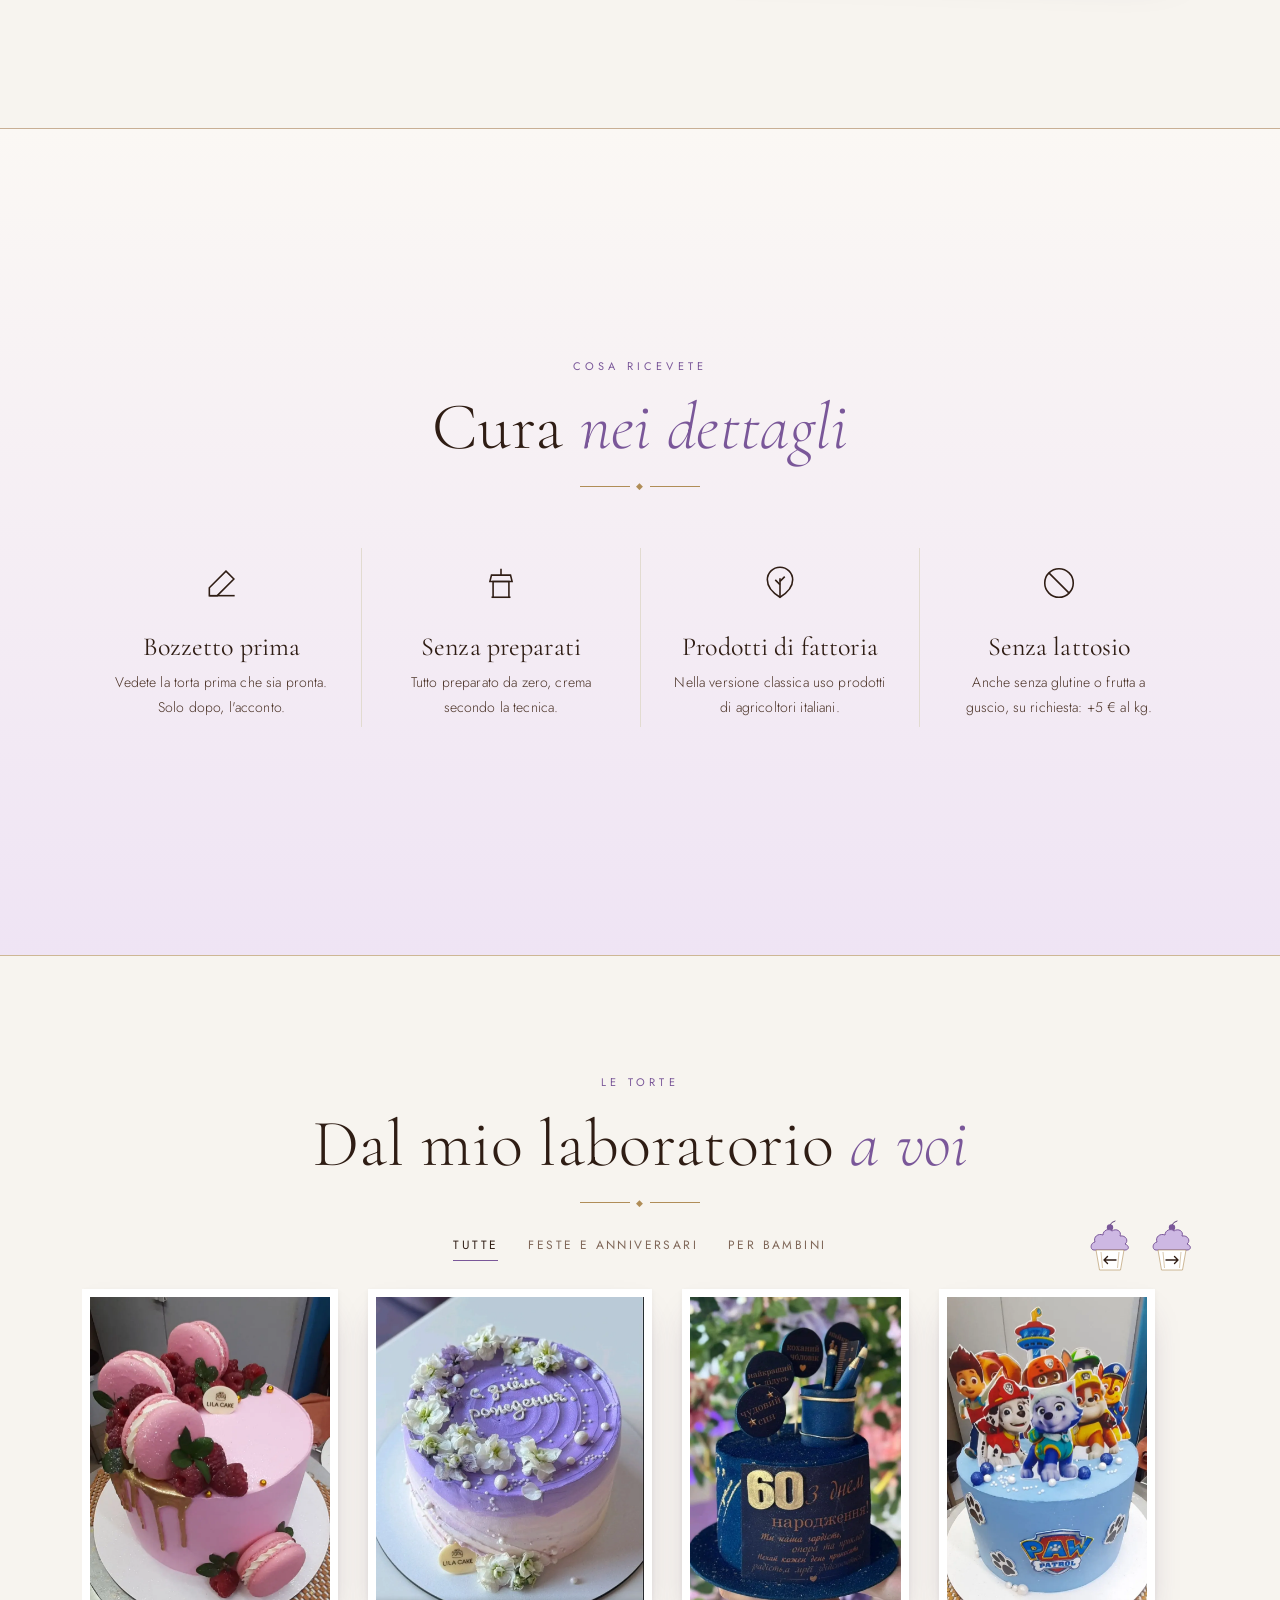
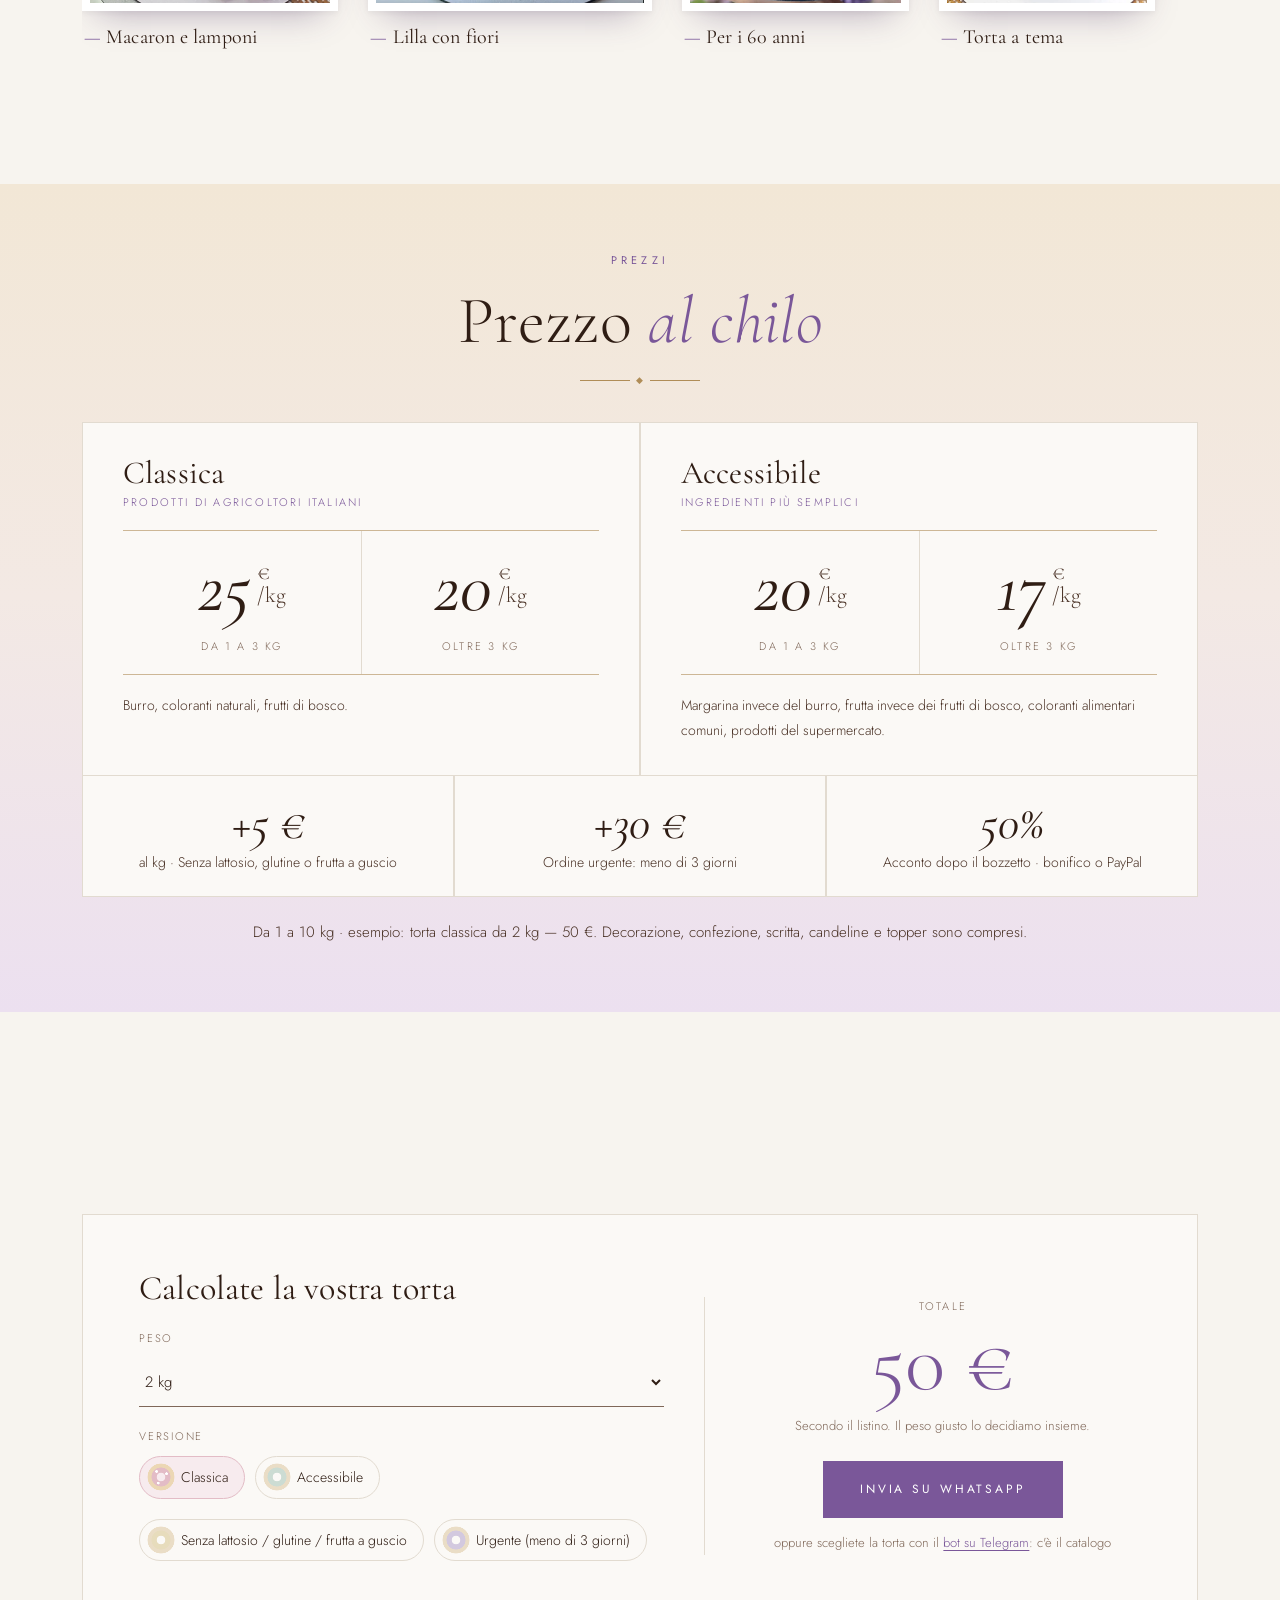
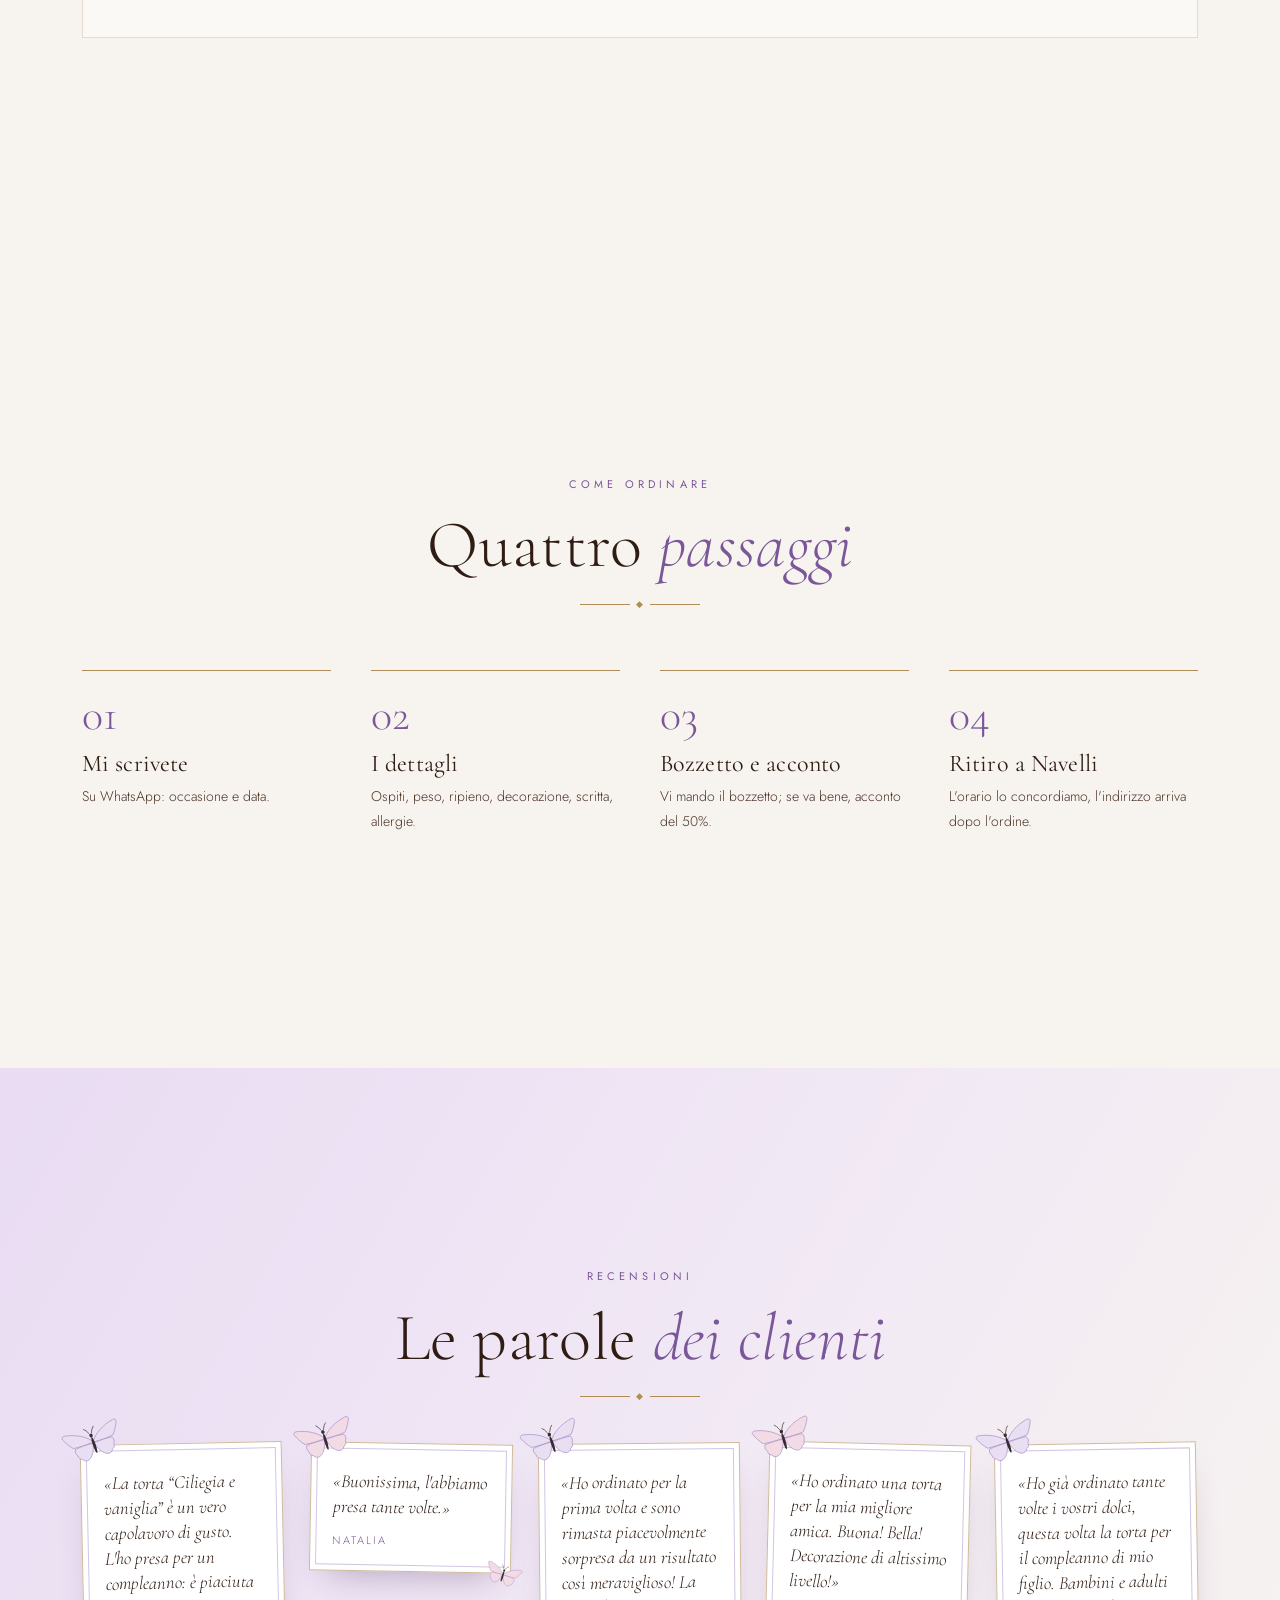
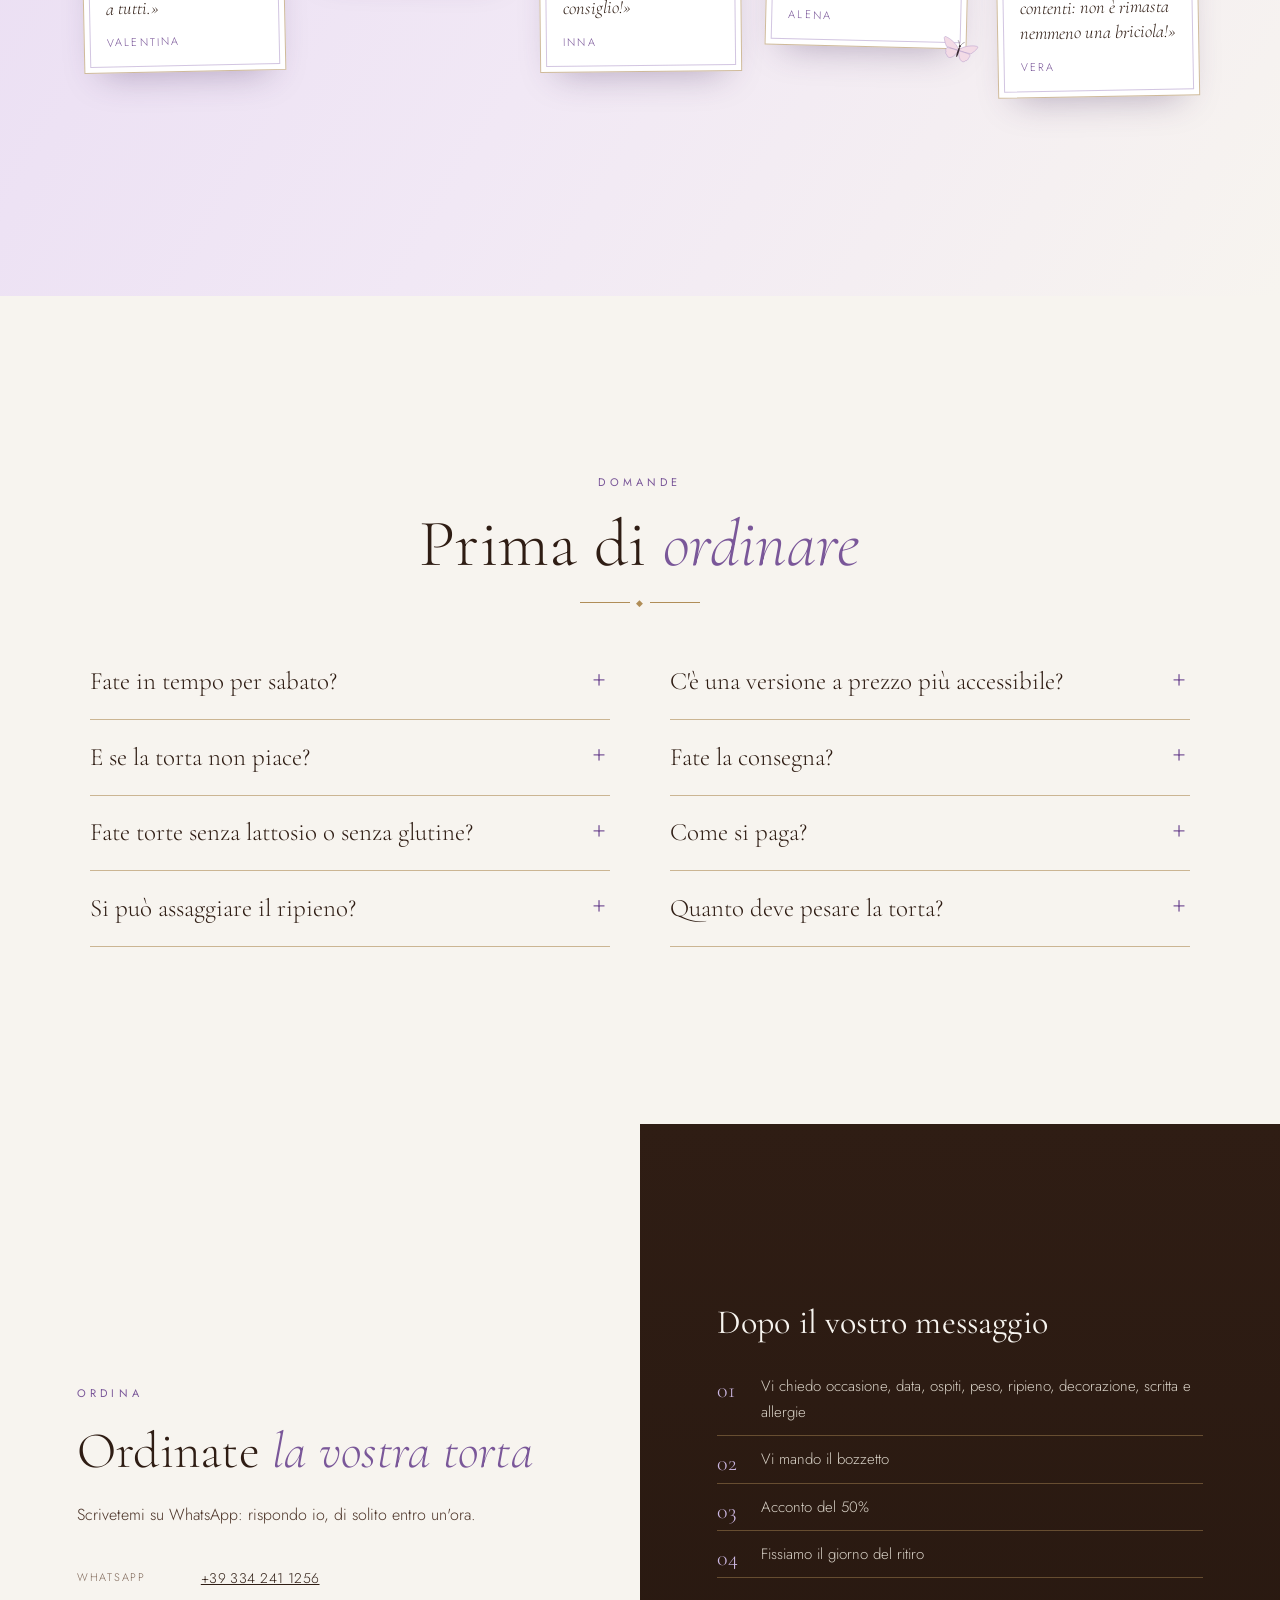
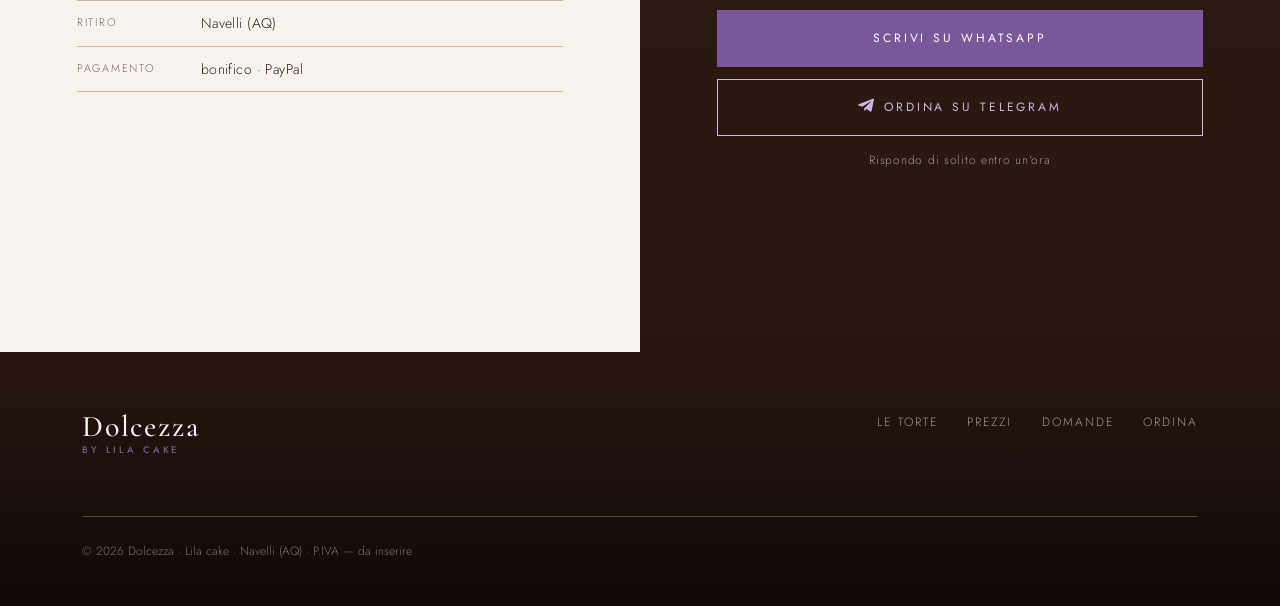
==== commit 114897d5: "Floating Telegram button hides whenever text is under it (all desktop sizes)" ====
--- a/index.html
+++ b/index.html
@@ -807,14 +807,26 @@
 mmenu.querySelectorAll('a').forEach(a=>a.addEventListener('click',()=>setMenu(false)));
 addEventListener('keydown',e=>{if(e.key==='Escape')setMenu(false)});
 addEventListener('resize',()=>{if(innerWidth>980)setMenu(false)});
-/* floating Telegram button: on wide screens hide it over blocks whose text starts at the left edge */
+/* floating Telegram button: above phone width it steps aside whenever any visible text lies under it */
 const fab=document.querySelector('.tg-fab');
+const fabRange=document.createRange();
+function textUnder(box){
+  const tw=document.createTreeWalker(document.body,NodeFilter.SHOW_TEXT,{acceptNode:n=>
+    n.textContent.trim()&&!fab.contains(n)&&n.parentElement.offsetParent!==null?1:2});
+  for(let n;(n=tw.nextNode());){
+    const p=n.parentElement.getBoundingClientRect();
+    if(p.bottom<box.t||p.top>box.b||p.right<box.l||p.left>box.r) continue; // quick reject by parent box
+    fabRange.selectNodeContents(n);
+    for(const q of fabRange.getClientRects())
+      if(q.width&&q.right>box.l&&q.left<box.r&&q.bottom>box.t&&q.top<box.b) return true;
+  }
+  return false;
+}
 function fabPlace(){
   if(!fab) return;
   if(innerWidth<=640){fab.classList.remove('away');return}
-  const r=fab.getBoundingClientRect(), x=r.left+r.width/2, y=r.top+r.height/2;
-  const under=document.elementsFromPoint(x,y).find(el=>!fab.contains(el));
-  fab.classList.toggle('away',!!(under&&under.closest('#top,#ordina,footer')));
+  const r=fab.getBoundingClientRect(), pad=10;
+  fab.classList.toggle('away',textUnder({l:r.left-pad,t:r.top-pad,r:r.right+pad,b:r.bottom+pad}));
 }
 let fabTick=false;
 addEventListener('scroll',()=>{if(!fabTick){fabTick=true;requestAnimationFrame(()=>{fabPlace();fabTick=false})}},{passive:true});
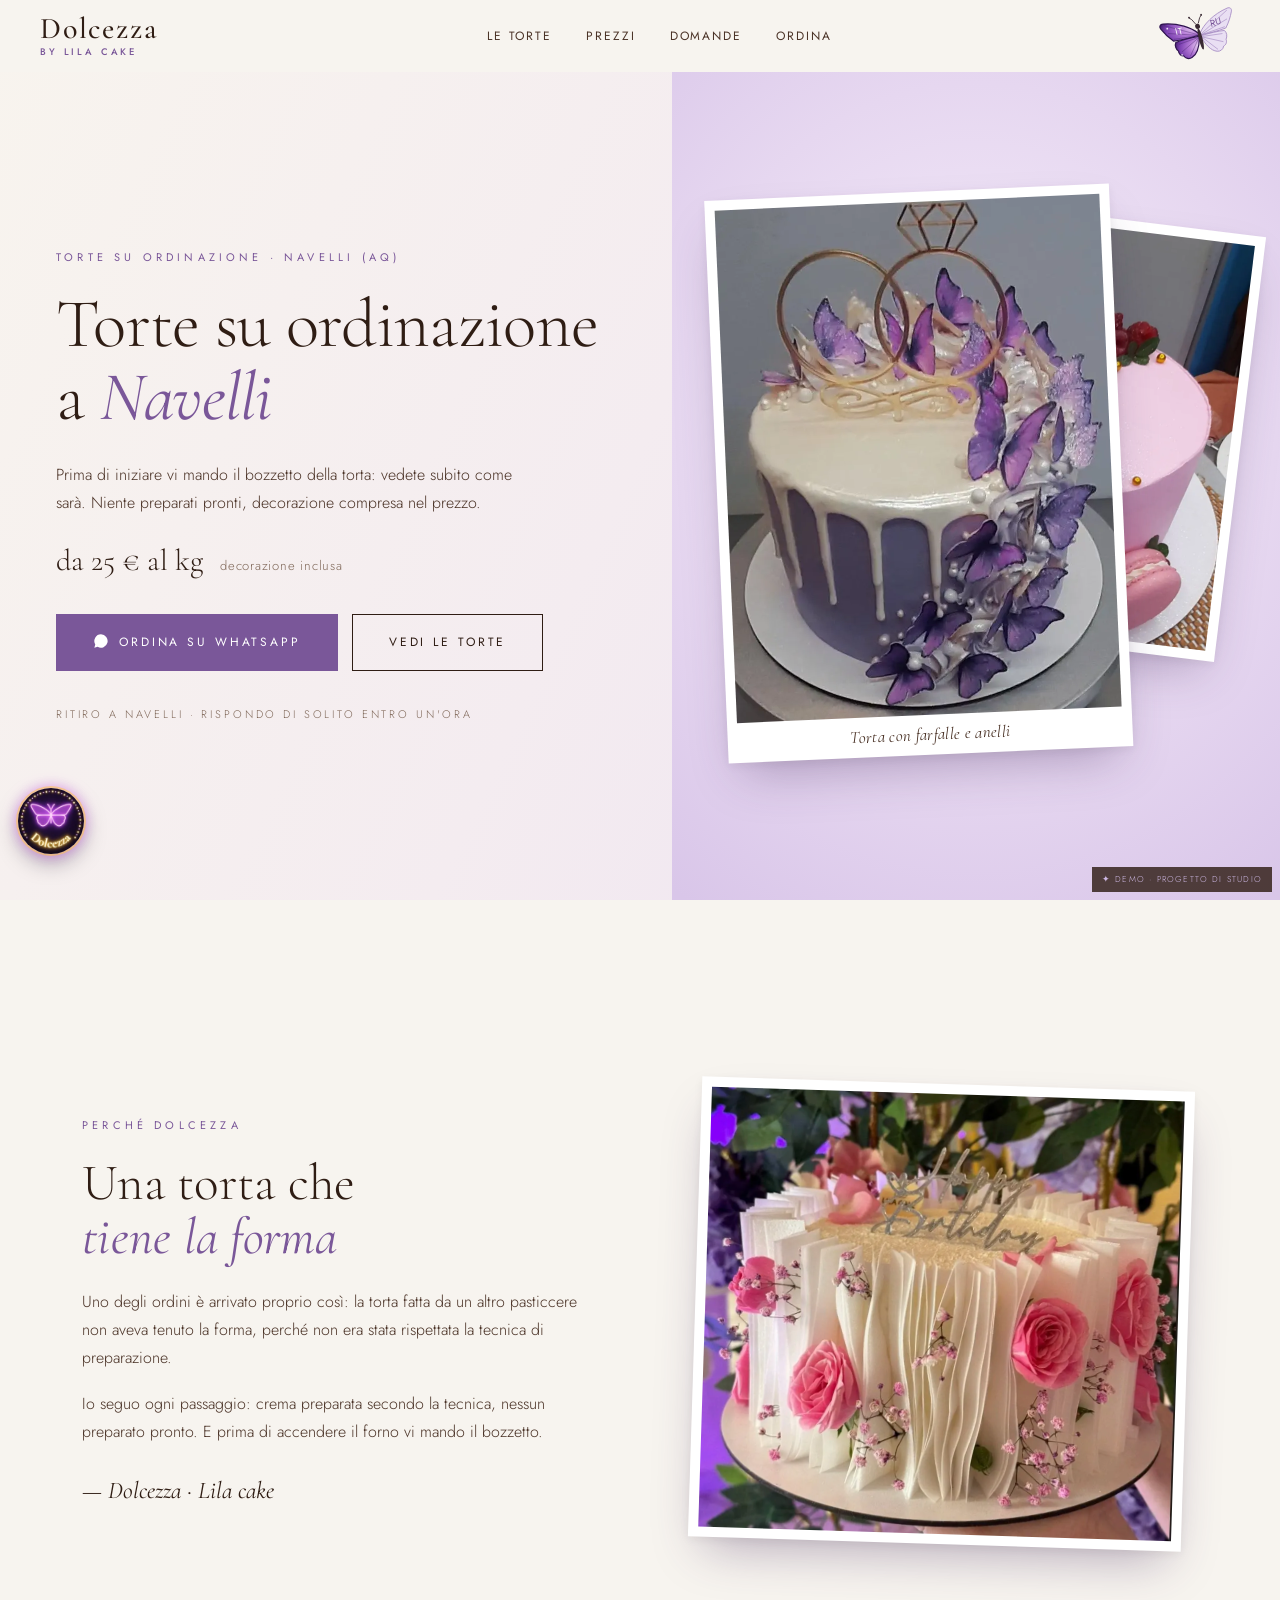
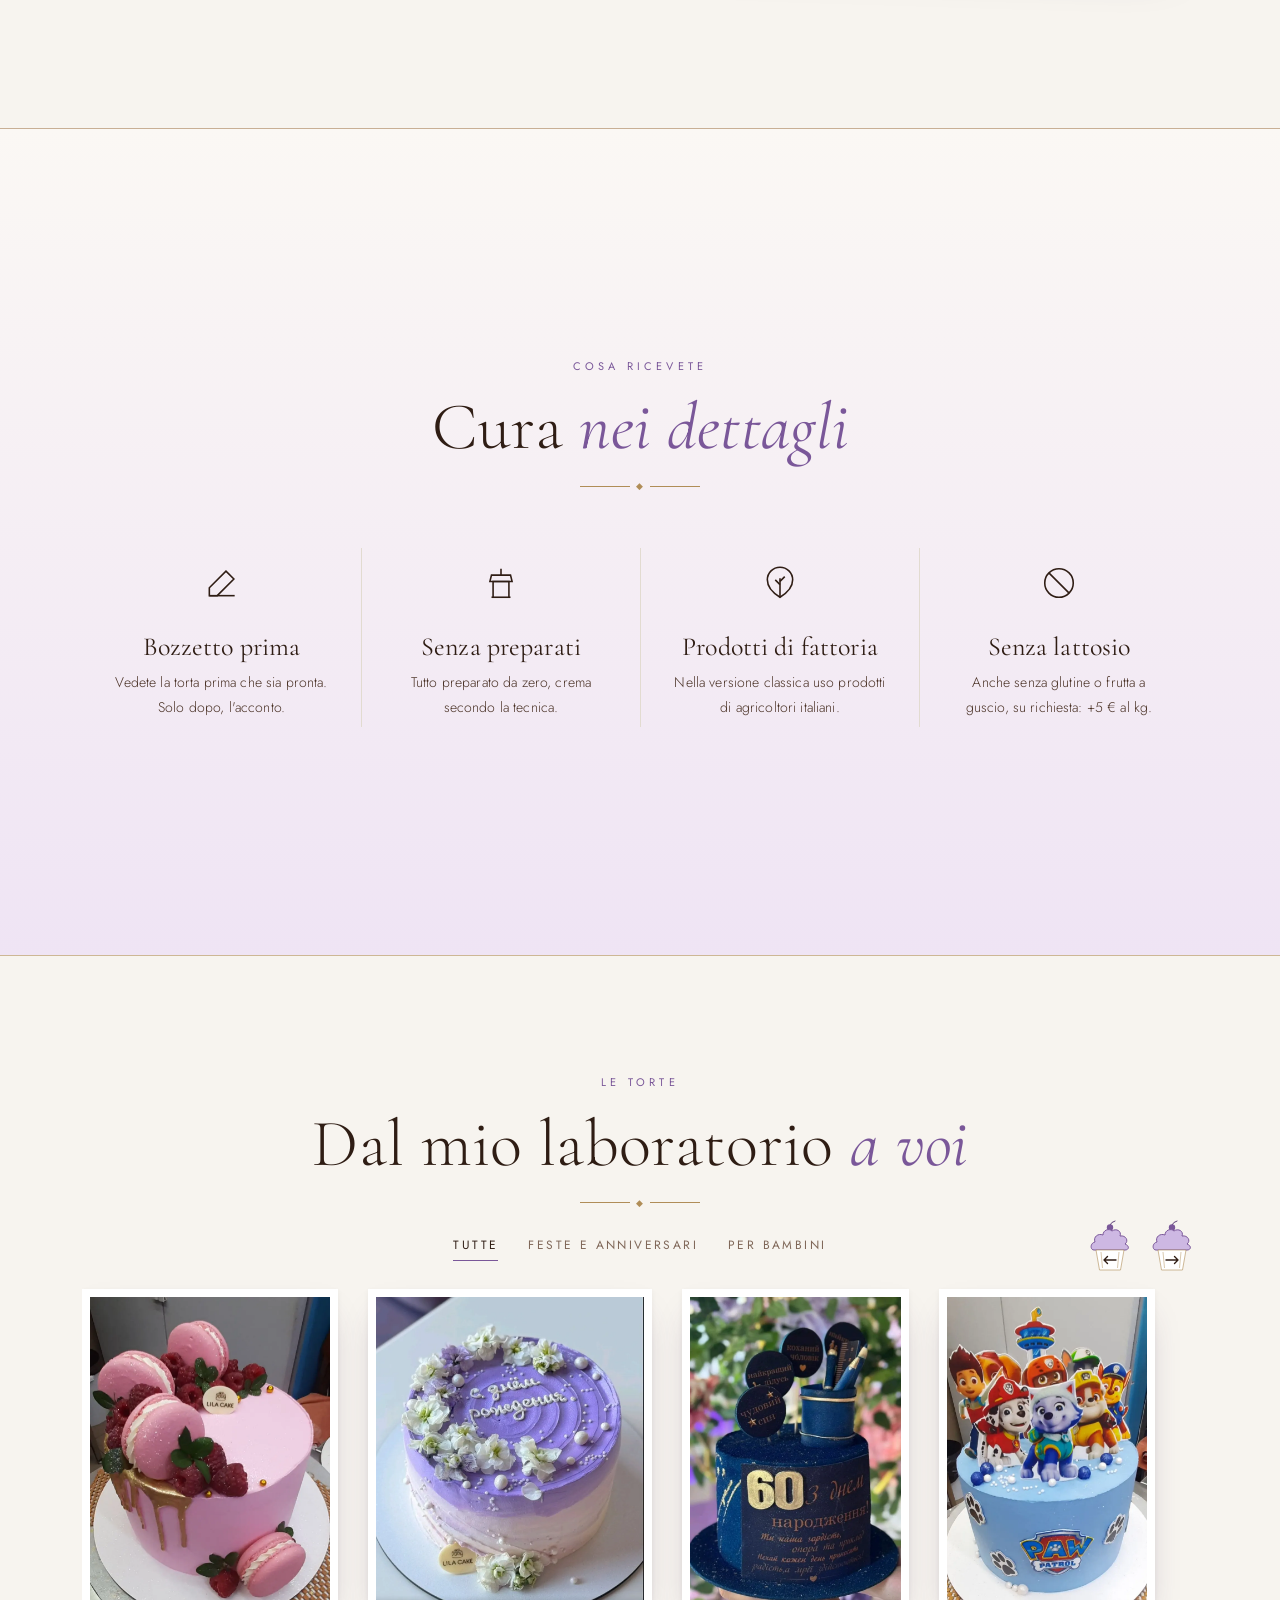
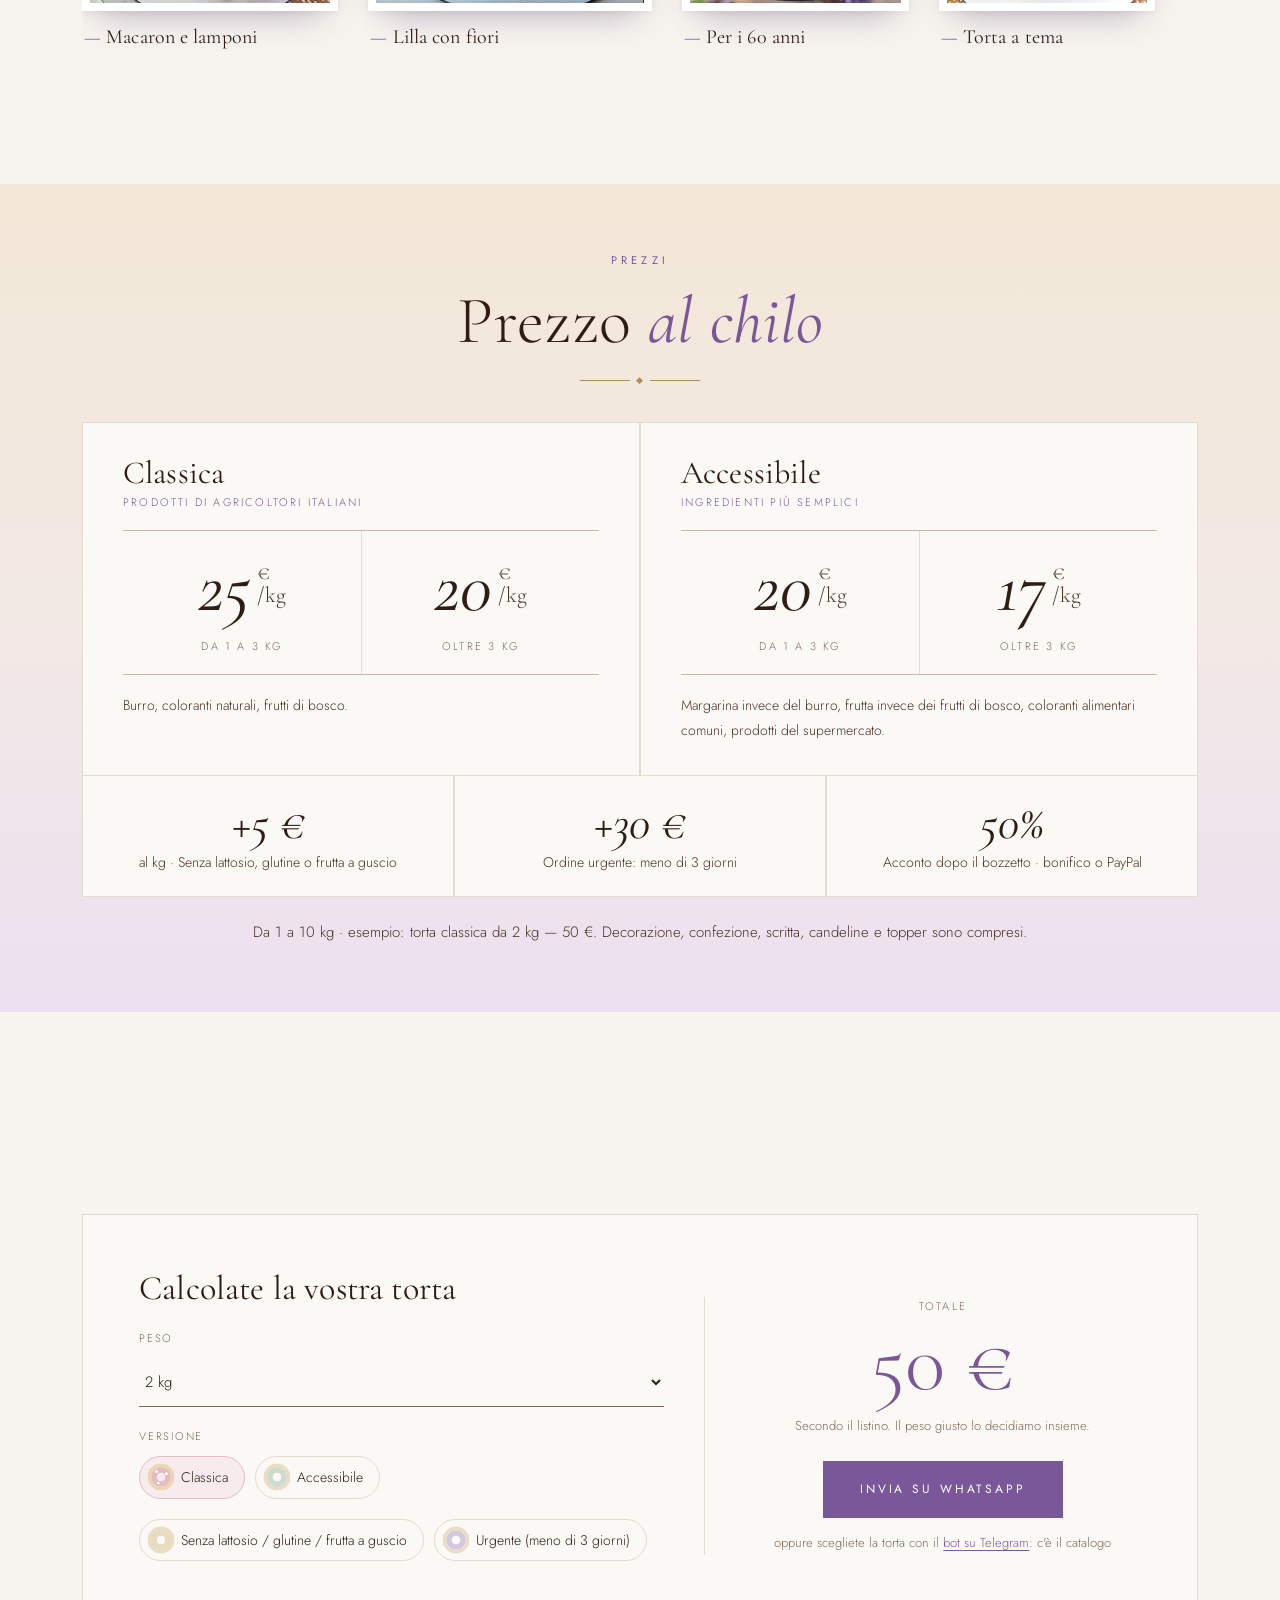
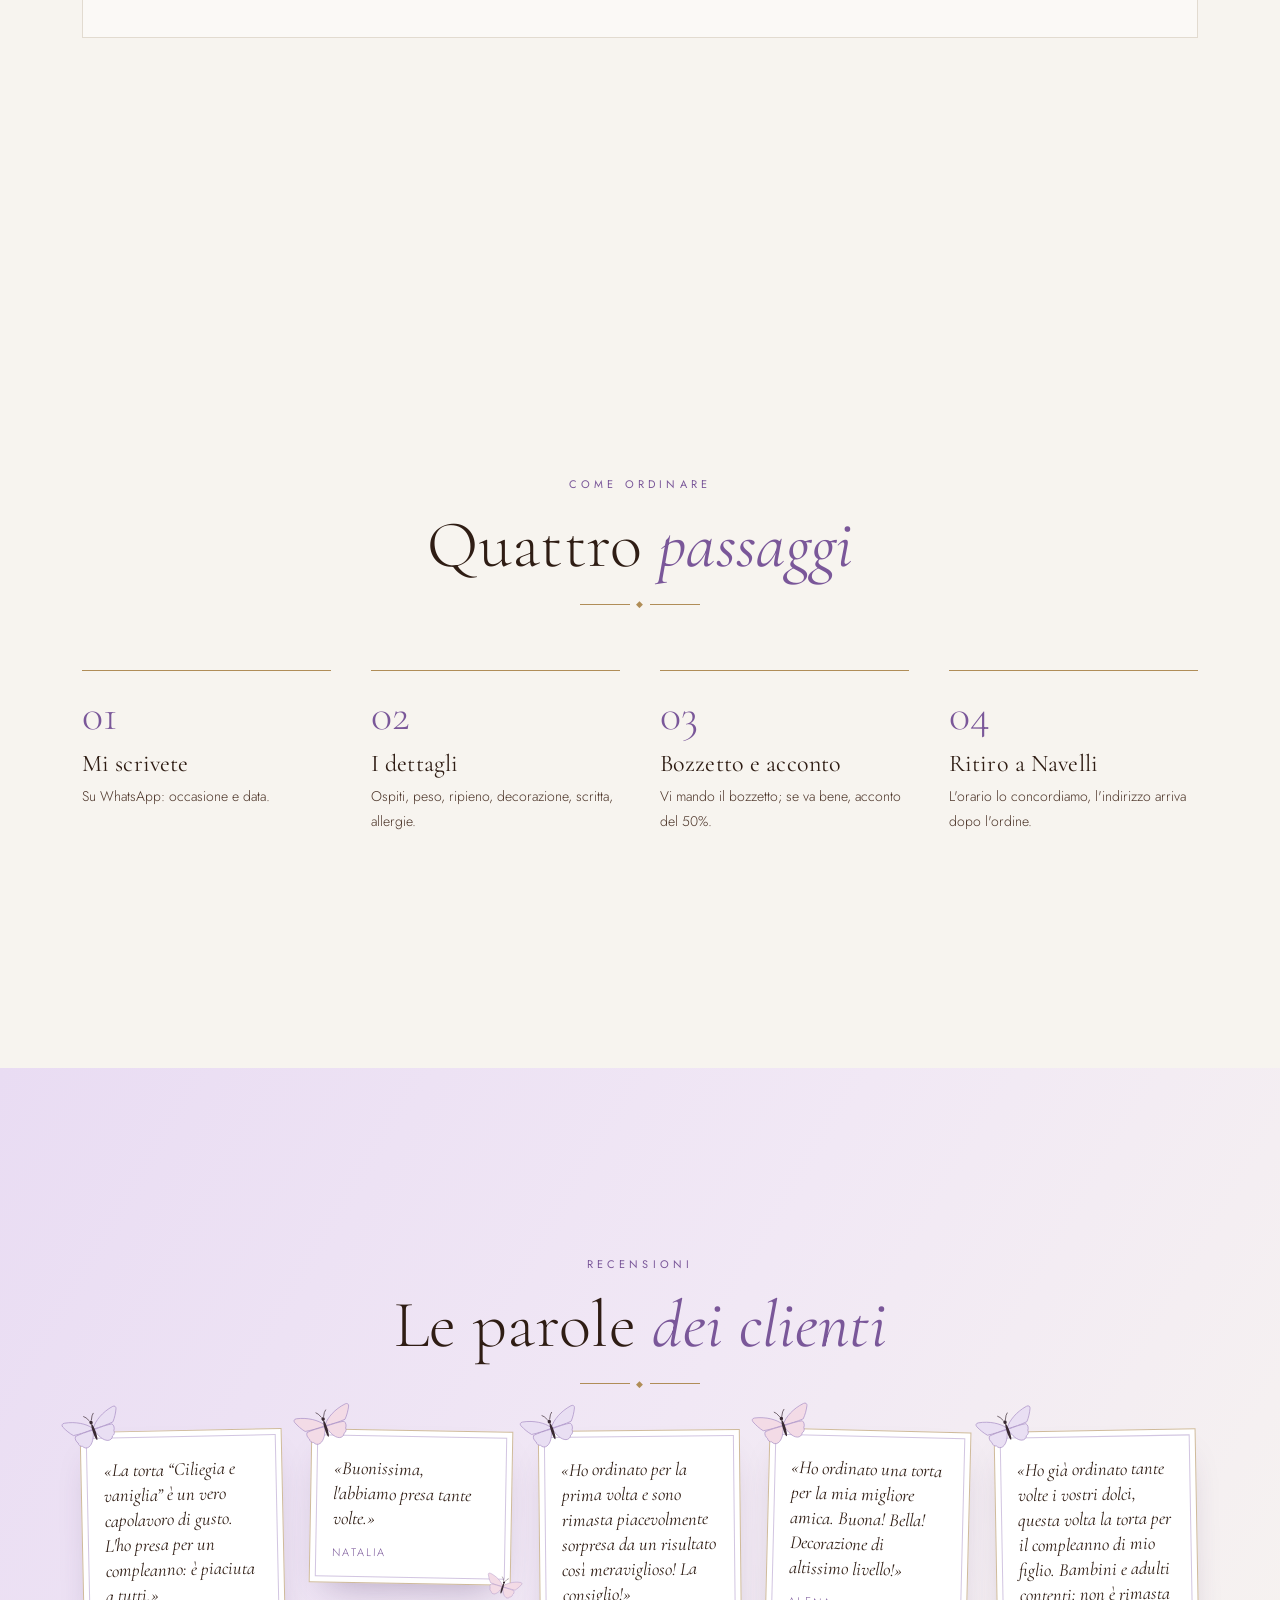
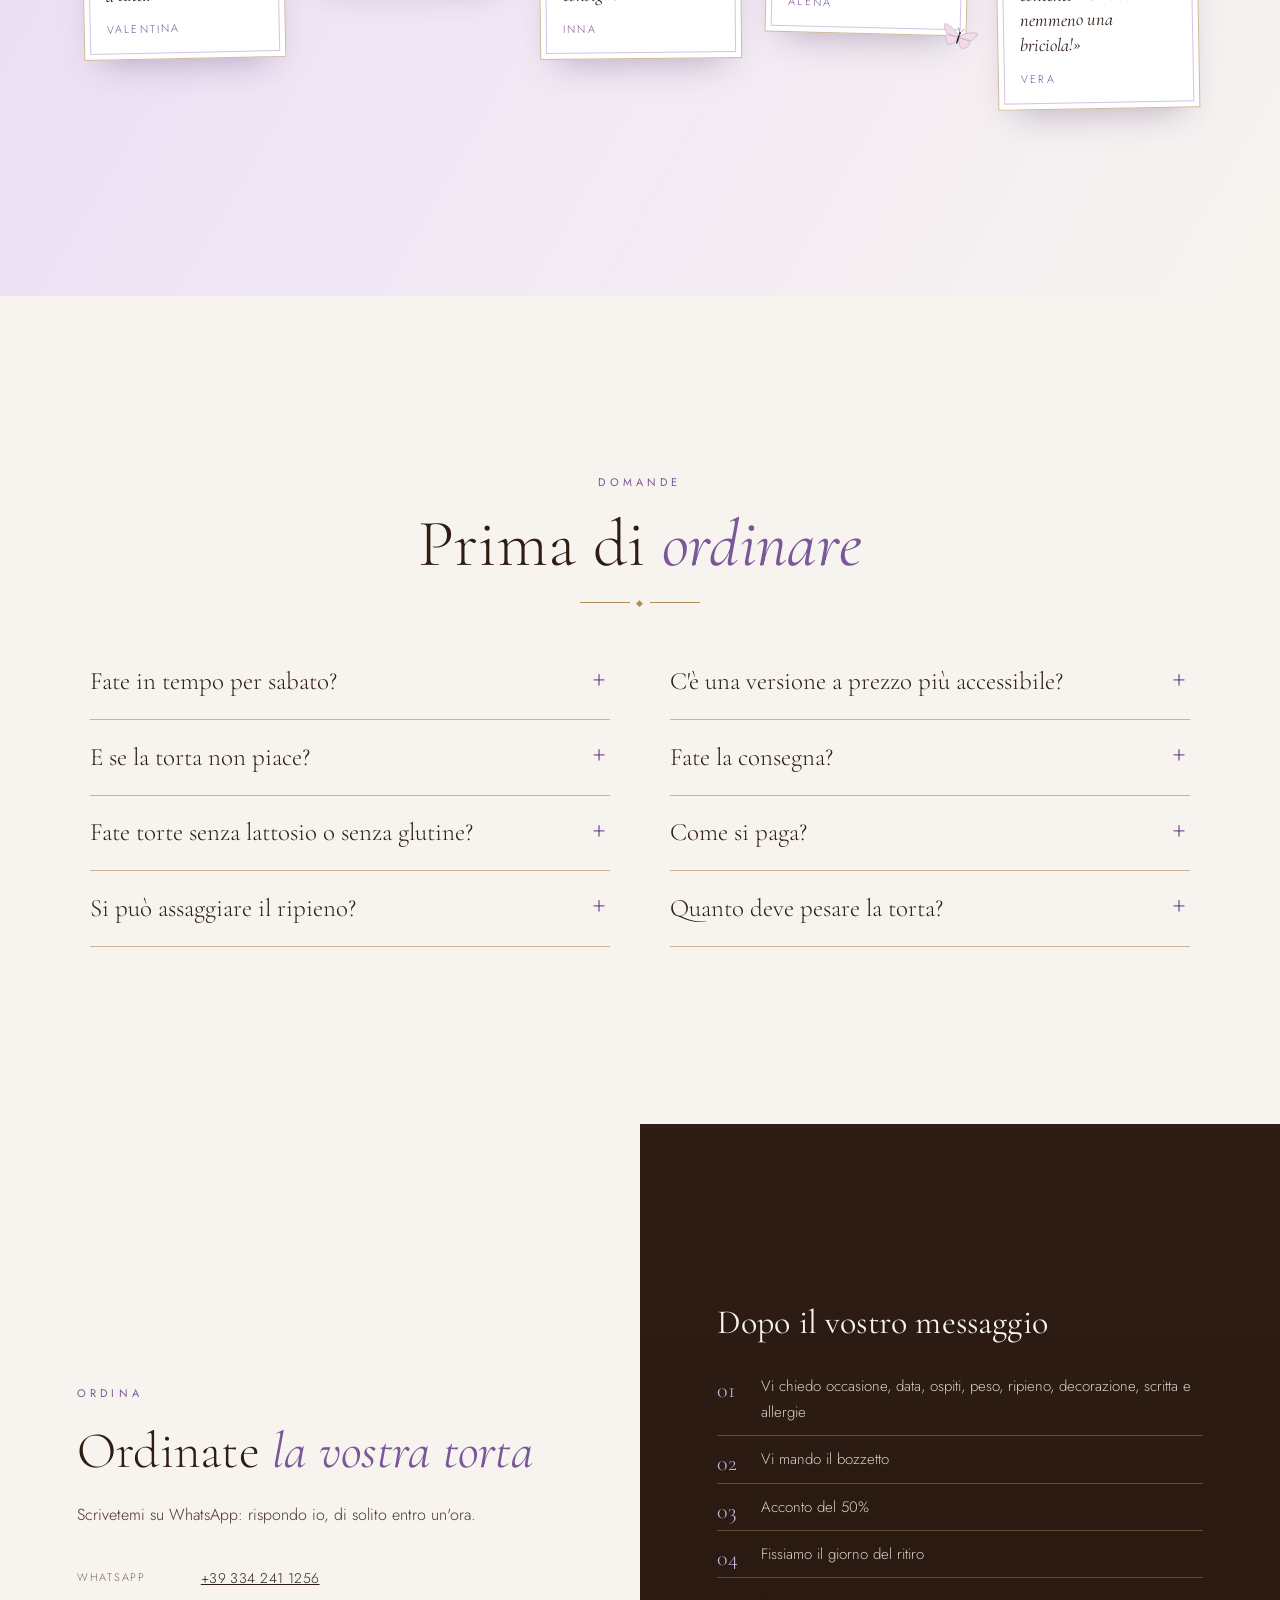
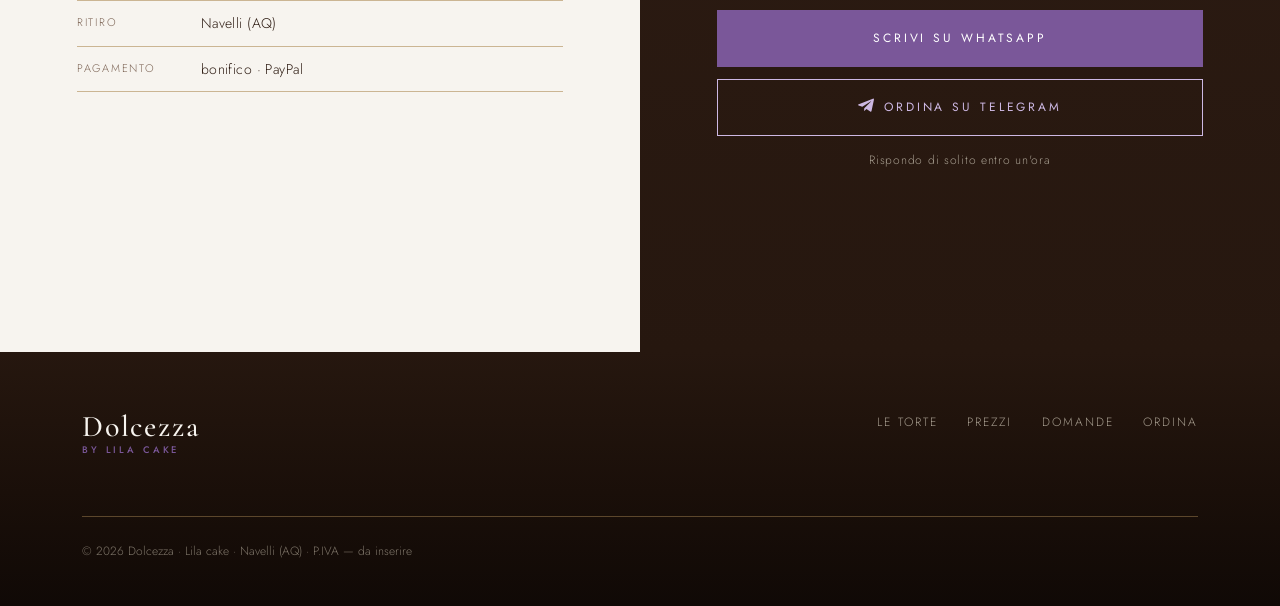
==== commit 41327565: "Self-host fonts: page no longer calls Google Fonts" ====
--- a/index.html
+++ b/index.html
@@ -5,9 +5,7 @@
 <meta name="viewport" content="width=device-width, initial-scale=1.0">
 <title>Dolcezza — torte su ordinazione a Navelli (AQ)</title>
 <meta name="description" content="Torte su ordinazione a Navelli: bozzetto prima della preparazione, niente preparati pronti, da 25 € al kg con decorazione inclusa. Ordina su WhatsApp.">
-<link rel="preconnect" href="https://fonts.googleapis.com">
-<link rel="preconnect" href="https://fonts.gstatic.com" crossorigin>
-<link href="https://fonts.googleapis.com/css2?family=Cormorant+Garamond:ital,wght@0,300;0,400;0,500;0,600;1,400&family=Jost:wght@300;400;500&display=swap" rel="stylesheet">
+<link rel="stylesheet" href="fonts/fonts.css">
 <style>
 :root{
   --milk:#f7f4ef; --paper:#fbf9f6; --cream:#efe9e0; --ink:#2f1d14; --graphite:#4a3226;
@@ -123,6 +121,8 @@
 /* desktop: step aside where a block's text reaches the left edge (hero, order, footer) */
 .tg-fab{transition:transform .3s,opacity .4s}
 .tg-fab.away{opacity:0;pointer-events:none;transform:scale(.8)}
+.demo-tag{transition:opacity .4s}
+.demo-tag.away{opacity:0}
 @media(max-width:640px){.tg-fab{left:14px;bottom:16px;width:60px;height:60px}}
 @media(prefers-reduced-motion:reduce){.tg-fab{animation:none}}
 .tg-line{margin-top:14px;font-size:13px;color:var(--stone)}
@@ -810,9 +810,12 @@
 /* floating Telegram button: above phone width it steps aside whenever any visible text lies under it */
 const fab=document.querySelector('.tg-fab');
 const fabRange=document.createRange();
-function textUnder(box){
+function textUnder(box,self){
+  self=self||fab;
+  // only text a person can actually see: skip the closed mobile menu and anything hidden or transparent
+  const seen=el=>el.checkVisibility?el.checkVisibility({opacityProperty:true,visibilityProperty:true}):el.offsetParent!==null;
   const tw=document.createTreeWalker(document.body,NodeFilter.SHOW_TEXT,{acceptNode:n=>
-    n.textContent.trim()&&!fab.contains(n)&&n.parentElement.offsetParent!==null?1:2});
+    n.textContent.trim()&&!fab.contains(n)&&!(demoTag&&demoTag.contains(n))&&!self.contains(n)&&!n.parentElement.closest('.mmenu:not(.open)')&&seen(n.parentElement)?1:2});
   for(let n;(n=tw.nextNode());){
     const p=n.parentElement.getBoundingClientRect();
     if(p.bottom<box.t||p.top>box.b||p.right<box.l||p.left>box.r) continue; // quick reject by parent box
@@ -822,15 +825,25 @@
   }
   return false;
 }
+const demoTag=document.querySelector('.demo-tag');
+function stepAside(el,pad){
+  const r=el.getBoundingClientRect();
+  el.classList.toggle('away',textUnder({l:r.left-pad,t:r.top-pad,r:r.right+pad,b:r.bottom+pad},el));
+}
 function fabPlace(){
   if(!fab) return;
   if(innerWidth<=640){fab.classList.remove('away');return}
-  const r=fab.getBoundingClientRect(), pad=10;
-  fab.classList.toggle('away',textUnder({l:r.left-pad,t:r.top-pad,r:r.right+pad,b:r.bottom+pad}));
+  stepAside(fab,10);
+  if(demoTag&&getComputedStyle(demoTag).position==='fixed') stepAside(demoTag,4);
 }
 let fabTick=false;
-addEventListener('scroll',()=>{if(!fabTick){fabTick=true;requestAnimationFrame(()=>{fabPlace();fabTick=false})}},{passive:true});
+const fabSoon=()=>{if(!fabTick){fabTick=true;requestAnimationFrame(()=>{fabPlace();fabTick=false})}};
+addEventListener('scroll',fabSoon,{passive:true});
+// text can also arrive under the button without page scroll: a block finishes fading in, a strip is swiped
+document.addEventListener('transitionend',e=>{if(e.target.classList&&e.target.classList.contains('rv'))fabSoon()},true);
+document.querySelectorAll('.gal,.revs').forEach(s=>s.addEventListener('scroll',fabSoon,{passive:true}));
 addEventListener('resize',fabPlace);addEventListener('load',fabPlace);fabPlace();
+document.addEventListener('toggle',()=>setTimeout(fabPlace,50),true); // FAQ answer opened or closed under the button
 function navState(){nav.classList.toggle('solid',scrollY>40)}
 addEventListener('scroll',navState);navState();
 
--- a/fonts/fonts.css
+++ b/fonts/fonts.css
@@ -0,0 +1,128 @@
+@font-face {
+  font-family: 'Cormorant Garamond';
+  font-style: normal;
+  font-display: swap;
+  font-weight: 300;
+  src: url(cormorant-garamond-cyrillic-300-normal.woff2) format('woff2');
+  unicode-range: U+0301,U+0400-045F,U+0490-0491,U+04B0-04B1,U+2116;
+}
+@font-face {
+  font-family: 'Cormorant Garamond';
+  font-style: normal;
+  font-display: swap;
+  font-weight: 300;
+  src: url(cormorant-garamond-latin-300-normal.woff2) format('woff2');
+  unicode-range: U+0000-00FF,U+0131,U+0152-0153,U+02BB-02BC,U+02C6,U+02DA,U+02DC,U+0304,U+0308,U+0329,U+2000-206F,U+20AC,U+2122,U+2191,U+2193,U+2212,U+2215,U+FEFF,U+FFFD;
+}
+@font-face {
+  font-family: 'Cormorant Garamond';
+  font-style: normal;
+  font-display: swap;
+  font-weight: 400;
+  src: url(cormorant-garamond-cyrillic-400-normal.woff2) format('woff2');
+  unicode-range: U+0301,U+0400-045F,U+0490-0491,U+04B0-04B1,U+2116;
+}
+@font-face {
+  font-family: 'Cormorant Garamond';
+  font-style: normal;
+  font-display: swap;
+  font-weight: 400;
+  src: url(cormorant-garamond-latin-400-normal.woff2) format('woff2');
+  unicode-range: U+0000-00FF,U+0131,U+0152-0153,U+02BB-02BC,U+02C6,U+02DA,U+02DC,U+0304,U+0308,U+0329,U+2000-206F,U+20AC,U+2122,U+2191,U+2193,U+2212,U+2215,U+FEFF,U+FFFD;
+}
+@font-face {
+  font-family: 'Cormorant Garamond';
+  font-style: normal;
+  font-display: swap;
+  font-weight: 500;
+  src: url(cormorant-garamond-cyrillic-500-normal.woff2) format('woff2');
+  unicode-range: U+0301,U+0400-045F,U+0490-0491,U+04B0-04B1,U+2116;
+}
+@font-face {
+  font-family: 'Cormorant Garamond';
+  font-style: normal;
+  font-display: swap;
+  font-weight: 500;
+  src: url(cormorant-garamond-latin-500-normal.woff2) format('woff2');
+  unicode-range: U+0000-00FF,U+0131,U+0152-0153,U+02BB-02BC,U+02C6,U+02DA,U+02DC,U+0304,U+0308,U+0329,U+2000-206F,U+20AC,U+2122,U+2191,U+2193,U+2212,U+2215,U+FEFF,U+FFFD;
+}
+@font-face {
+  font-family: 'Cormorant Garamond';
+  font-style: normal;
+  font-display: swap;
+  font-weight: 600;
+  src: url(cormorant-garamond-cyrillic-600-normal.woff2) format('woff2');
+  unicode-range: U+0301,U+0400-045F,U+0490-0491,U+04B0-04B1,U+2116;
+}
+@font-face {
+  font-family: 'Cormorant Garamond';
+  font-style: normal;
+  font-display: swap;
+  font-weight: 600;
+  src: url(cormorant-garamond-latin-600-normal.woff2) format('woff2');
+  unicode-range: U+0000-00FF,U+0131,U+0152-0153,U+02BB-02BC,U+02C6,U+02DA,U+02DC,U+0304,U+0308,U+0329,U+2000-206F,U+20AC,U+2122,U+2191,U+2193,U+2212,U+2215,U+FEFF,U+FFFD;
+}
+@font-face {
+  font-family: 'Cormorant Garamond';
+  font-style: italic;
+  font-display: swap;
+  font-weight: 400;
+  src: url(cormorant-garamond-cyrillic-400-italic.woff2) format('woff2');
+  unicode-range: U+0301,U+0400-045F,U+0490-0491,U+04B0-04B1,U+2116;
+}
+@font-face {
+  font-family: 'Cormorant Garamond';
+  font-style: italic;
+  font-display: swap;
+  font-weight: 400;
+  src: url(cormorant-garamond-latin-400-italic.woff2) format('woff2');
+  unicode-range: U+0000-00FF,U+0131,U+0152-0153,U+02BB-02BC,U+02C6,U+02DA,U+02DC,U+0304,U+0308,U+0329,U+2000-206F,U+20AC,U+2122,U+2191,U+2193,U+2212,U+2215,U+FEFF,U+FFFD;
+}
+@font-face {
+  font-family: 'Jost';
+  font-style: normal;
+  font-display: swap;
+  font-weight: 300;
+  src: url(jost-cyrillic-300-normal.woff2) format('woff2');
+  unicode-range: U+0301,U+0400-045F,U+0490-0491,U+04B0-04B1,U+2116;
+}
+@font-face {
+  font-family: 'Jost';
+  font-style: normal;
+  font-display: swap;
+  font-weight: 300;
+  src: url(jost-latin-300-normal.woff2) format('woff2');
+  unicode-range: U+0000-00FF,U+0131,U+0152-0153,U+02BB-02BC,U+02C6,U+02DA,U+02DC,U+0304,U+0308,U+0329,U+2000-206F,U+20AC,U+2122,U+2191,U+2193,U+2212,U+2215,U+FEFF,U+FFFD;
+}
+@font-face {
+  font-family: 'Jost';
+  font-style: normal;
+  font-display: swap;
+  font-weight: 400;
+  src: url(jost-cyrillic-400-normal.woff2) format('woff2');
+  unicode-range: U+0301,U+0400-045F,U+0490-0491,U+04B0-04B1,U+2116;
+}
+@font-face {
+  font-family: 'Jost';
+  font-style: normal;
+  font-display: swap;
+  font-weight: 400;
+  src: url(jost-latin-400-normal.woff2) format('woff2');
+  unicode-range: U+0000-00FF,U+0131,U+0152-0153,U+02BB-02BC,U+02C6,U+02DA,U+02DC,U+0304,U+0308,U+0329,U+2000-206F,U+20AC,U+2122,U+2191,U+2193,U+2212,U+2215,U+FEFF,U+FFFD;
+}
+@font-face {
+  font-family: 'Jost';
+  font-style: normal;
+  font-display: swap;
+  font-weight: 500;
+  src: url(jost-cyrillic-500-normal.woff2) format('woff2');
+  unicode-range: U+0301,U+0400-045F,U+0490-0491,U+04B0-04B1,U+2116;
+}
+@font-face {
+  font-family: 'Jost';
+  font-style: normal;
+  font-display: swap;
+  font-weight: 500;
+  src: url(jost-latin-500-normal.woff2) format('woff2');
+  unicode-range: U+0000-00FF,U+0131,U+0152-0153,U+02BB-02BC,U+02C6,U+02DA,U+02DC,U+0304,U+0308,U+0329,U+2000-206F,U+20AC,U+2122,U+2191,U+2193,U+2212,U+2215,U+FEFF,U+FFFD;
+}
